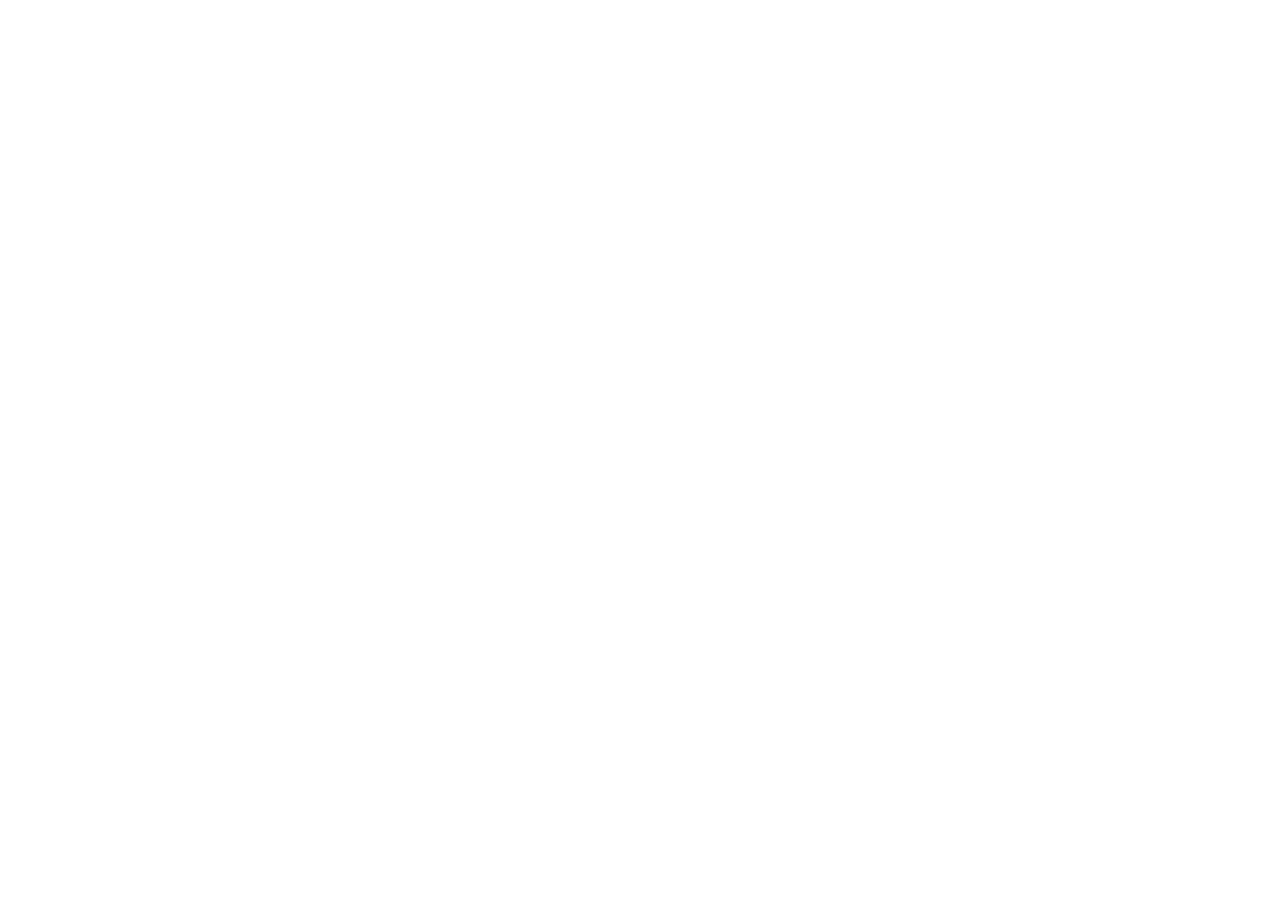
==== login.html @ 042b1e4c "First commit" ====
<!DOCTYPE html>
<html lang="en" dir="rtl">
<head>
    <meta charset="utf-8">
    <meta http-equiv="X-UA-Compatible" content="IE=edge">
    <meta name="viewport" content="width=device-width, initial-scale=1">
    <meta name="description" content="">
    <meta name="author" content="">
    <link rel="icon" type="image/png" sizes="16x16" href="../plugins/images/favicon.png">
    <title>Ample Admin Template - The Ultimate Multipurpose admin template</title>
    <!-- Bootstrap Core CSS -->
    <link href="../plugins/bower_components/bootstrap-rtl-master/dist/css/bootstrap-rtl.min.css" rel="stylesheet">
    <!-- animation CSS -->
    <link href="css/animate.css" rel="stylesheet">
    <!-- Custom CSS -->
    <link href="css/style.css" rel="stylesheet">
    <!-- color CSS -->
    <link href="css/colors/green.css" id="theme" rel="stylesheet">
    <!-- HTML5 Shim and Respond.js IE8 support of HTML5 elements and media queries -->
    <!-- WARNING: Respond.js doesn't work if you view the page via file:// -->
    <!--[if lt IE 9]>
    <script src="https://oss.maxcdn.com/libs/html5shiv/3.7.0/html5shiv.js"></script>
    <script src="https://oss.maxcdn.com/libs/respond.js/1.4.2/respond.min.js"></script>
    <![endif]-->
</head>
<body>
<!-- Preloader -->
<div class="preloader">
    <div class="cssload-speeding-wheel"></div>
</div>
<section id="wrapper" class="login-register">
    <div class="login-box login-sidebar">
        <div class="white-box">
            <form class="form-horizontal form-material" id="loginform" action="index.html">
                <a href="javascript:void(0)" class="text-center db"><img src="../plugins/images/admin-logo-dark.png"
                                                                         alt="Home"/><br/><img
                        src="../plugins/images/admin-text-dark.png" alt="Home"/></a>

                <div class="form-group m-t-40">
                    <div class="col-xs-12">
                        <input class="form-control" type="email" required="" placeholder="بريد إلكتروني">
                    </div>
                </div>
                <div class="form-group">
                    <div class="col-xs-12">
                        <input class="form-control" type="password" required="" placeholder="كلمة المرور">
                    </div>
                </div>
                <div class="form-group">
                    <div class="col-md-12">
                        <div class="checkbox checkbox-success pull-left p-t-0">
                            <input id="checkbox-signup" type="checkbox">
                            <label for="checkbox-signup"> تذكرني </label>
                        </div>
                    </div>
                </div>
                <div class="form-group text-center m-t-20">
                    <div class="col-xs-12">
                        <button class="btn btn-success btn-lg btn-block text-uppercase waves-effect waves-light"
                                type="submit">تسجيل الدخول
                        </button>
                    </div>
                </div>
                <div class="form-group m-b-0">
                    <div class="col-sm-12 text-center">
                        <p>تريد تسجيل حساب جديد؟ <a href="register.html" class="text-primary m-l-5"><b>تسجيل</b></a>
                        </p>
                    </div>
                </div>
            </form>
        </div>
    </div>
</section>
<!-- jQuery -->
<script src="../plugins/bower_components/jquery/dist/jquery.min.js"></script>
<!-- Bootstrap Core JavaScript -->
<script src="../plugins/bower_components/bootstrap-rtl-master/dist/js/bootstrap-rtl.min.js"></script>
<!-- Menu Plugin JavaScript -->
<script src="../plugins/bower_components/sidebar-nav/dist/sidebar-nav.min.js"></script>

<!--slimscroll JavaScript -->
<script src="js/jquery.slimscroll.js"></script>
<!--Wave Effects -->
<script src="js/waves.js"></script>
<!-- Custom Theme JavaScript -->
<script src="js/custom.min.js"></script>
<!--Style Switcher -->
<script src="../plugins/bower_components/styleswitcher/jQuery.style.switcher.js"></script>
</body>
</html>
---- css/style.css ----
@charset "UTF-8";@import url('https://fonts.googleapis.com/css?family=Changa:400,500,600,700,800');@import "spinners.css";@import "icons/material-design-iconic-font/css/materialdesignicons.min.css";.preloader{width:100%;height:100%;top:0;position:fixed;z-index:99999;background:#fff}.preloader .cssload-speeding-wheel{position:absolute;top:calc(50% - 3.5px);left:calc(50% - 3.5px)}*{outline:0!important}body{background:#2f323e;font-family:'Changa', sans-serif;margin:0;overflow-x:hidden;color:#313131;font-weight:300}html{position:relative;min-height:100%;background:#fff}h1,h2,h3,h4,h5,h6{color:#313131;font-family:'Changa', sans-serif;margin:10px 0;font-weight:300}h1{line-height:48px;font-size:36px}h2{line-height:36px;font-size:24px}h3{line-height:30px;font-size:21px}h4{line-height:22px;font-size:18px}h5{font-size:16px;font-size:14px}.dn{display:none}.db{display:block}.dl{display:inline-block}.light_op_text{color:rgba(255,255,255,.5)}blockquote{border-left:5px solid #2cabe3!important;border:1px solid rgba(120,130,140,.13)}p{line-height:1.6}b{font-weight:500}a:active,a:focus,a:hover{outline:0;text-decoration:none}.clear{clear:both}.font-12{font-size:12px}hr{border-color:rgba(120,130,140,.13)}.b-t{border-top:1px solid rgba(120,130,140,.13)}.b-b{border-bottom:1px solid rgba(120,130,140,.13)}.b-l{border-left:1px solid rgba(120,130,140,.13)}.b-r{border-right:1px solid rgba(120,130,140,.13)}.b-all{border:1px solid rgba(120,130,140,.13)}.b-none{border:0!important}.max-height{height:310px;overflow:auto}.p-0{padding:0!important}.p-10{padding:10px!important}.p-20{padding:20px!important}.p-30{padding:30px!important}.p-l-0{padding-left:0!important}.p-l-10{padding-left:10px!important}.p-l-20{padding-left:20px!important}.p-l-30{padding-left:30px!important}.p-r-0{padding-right:0!important}.p-r-10{padding-right:10px!important}.p-r-20{padding-right:20px!important}.p-r-30{padding-right:30px!important}.p-r-40{padding-right:40px!important}.p-t-0{padding-top:0!important}.p-t-10{padding-top:10px!important}.p-t-20{padding-top:20px!important}.p-t-30{padding-top:30px!important}.p-b-0{padding-bottom:0!important}.p-b-10{padding-bottom:10px!important}.p-b-20{padding-bottom:20px!important}.p-b-30{padding-bottom:30px!important}.p-b-40{padding-bottom:40px!important}.m-0{margin:0!important}.m-l-5{margin-left:5px!important}.m-l-10{margin-left:10px!important}.m-l-15{margin-left:15px!important}.m-l-20{margin-left:20px!important}.m-l-30{margin-left:30px!important}.m-l-40{margin-left:40px!important}.m-r-5{margin-right:5px!important}.m-r-10{margin-right:10px!important}.m-r-15{margin-right:15px!important}.m-r-20{margin-right:20px!important}.m-r-30{margin-right:30px!important}.m-r-40{margin-right:40px!important}.m-t-5{margin-top:5px!important}.m-t-0{margin-top:0!important}.m-t-10{margin-top:10px!important}.m-t-15{margin-top:15px!important}.m-t-20{margin-top:20px!important}.m-t-30{margin-top:30px!important}.m-t-40{margin-top:40px!important}.m-b-0{margin-bottom:0!important}.m-b-5{margin-bottom:5px!important}.m-b-10{margin-bottom:10px!important}.m-b-15{margin-bottom:15px!important}.m-b-20{margin-bottom:20px!important}.m-b-30{margin-bottom:30px!important}.m-b-40{margin-bottom:40px!important}.vt{vertical-align:top}.vb{vertical-align:bottom}.font-bold{font-weight:700}.font-medium{font-weight:500}.font-normal{font-weight:400}.font-light{font-weight:300}.pull-in{margin-left:-15px;margin-right:-15px}.b-0{border:none!important}.vertical-middle,.vm{vertical-align:middle}.mdi{font-size:17px}.bx-shadow{-moz-box-shadow:0 1px 2px 0 rgba(0,0,0,.1);-webkit-box-shadow:0 1px 2px 0 rgba(0,0,0,.1);box-shadow:0 1px 2px 0 rgba(0,0,0,.1)}.mx-box{max-height:380px;min-height:380px}.thumb-sm{height:32px;width:32px}.thumb-md{height:48px;width:48px}.thumb-lg{height:88px;width:88px}.txt-oflo{text-overflow:ellipsis;overflow:hidden;white-space:nowrap}.di{display:inline-block}.get-code{color:#313131;cursor:pointer;border-radius:100%;background:#fff;padding:4px 5px;font-size:10px;margin:0 5px;vertical-align:middle}.badge{text-transform:uppercase;font-weight:600;padding:3px 5px;font-size:12px;margin-top:1px;background-color:#ffc36d}.badge-xs{font-size:9px}.badge-sm,.badge-xs{-webkit-transform:translate(0,-2px);-ms-transform:translate(0,-2px);-o-transform:translate(0,-2px);transform:translate(0,-2px)}.badge-success{background-color:#53e69d}.badge-info{background-color:#2cabe3}.badge-warning{background-color:#ffc36d}.badge-danger{background-color:#ff7676}.badge-purple{background-color:#707cd2}.badge-red{background-color:#fb3a3a}.badge-inverse{background-color:#4c5667}.notify{position:relative;margin-top:-30px}.notify .heartbit{position:absolute;top:-20px;right:-16px;height:25px;width:25px;z-index:10;border:5px solid #ff7676;border-radius:70px;-moz-animation:heartbit 1s ease-out;-moz-animation-iteration-count:infinite;-o-animation:heartbit 1s ease-out;-o-animation-iteration-count:infinite;-webkit-animation:heartbit 1s ease-out;-webkit-animation-iteration-count:infinite;animation-iteration-count:infinite}.notify .point{width:6px;height:6px;-webkit-border-radius:30px;-moz-border-radius:30px;border-radius:30px;background-color:#ff7676;position:absolute;right:-6px;top:-10px}@-moz-keyframes heartbit{0%{-moz-transform:scale(0);opacity:0}25%{-moz-transform:scale(.1);opacity:.1}50%{-moz-transform:scale(.5);opacity:.3}75%{-moz-transform:scale(.8);opacity:.5}100%{-moz-transform:scale(1);opacity:0}}@-webkit-keyframes heartbit{0%{-webkit-transform:scale(0);opacity:0}25%{-webkit-transform:scale(.1);opacity:.1}50%{-webkit-transform:scale(.5);opacity:.3}75%{-webkit-transform:scale(.8);opacity:.5}100%{-webkit-transform:scale(1);opacity:0}}.text-white{color:#fff}.text-danger{color:#ff7676}.text-muted{color:#8d9ea7}.text-warning{color:#ffc36d}.text-success{color:#53e69d}.text-info{color:#2cabe3}.text-inverse{color:#4c5667}.text-blue{color:#02bec9}.text-primary,.text-purple{color:#707cd2}.text-megna{color:#01c0c8}.text-dark{color:#313131!important}.fw-500{font-weight:500}.bg-primary{background-color:#707cd2!important}.bg-success{background-color:#53e69d!important}.bg-info{background-color:#2cabe3!important}.bg-warning{background-color:#ffc36d!important}.bg-danger,.bg-theme-alt{background-color:#ff7676!important}.bg-theme{background-color:#2cabe3!important}.bg-theme-dark{background-color:#4f5467!important}.bg-inverse{background-color:#4c5667!important}.bg-purple{background-color:#707cd2!important}.bg-white{background-color:#fff!important}.bg-light{background-color:#e4e7ea!important}.bg-extralight{background-color:#f7fafc!important}.label{letter-spacing:.05em;border-radius:60px;padding:4px 12px 3px;font-weight:500}.label-rouded,.label-rounded{border-radius:60px;padding:4px 12px 3px;font-weight:500}.label-custom{background-color:#01c0c8}.label-success{background-color:#53e69d}.label-info{background-color:#2cabe3}.label-warning{background-color:#ffc36d}.label-danger{background-color:#ff7676}.label-megna{background-color:#01c0c8}.label-primary,.label-purple{background-color:#707cd2}.label-red{background-color:#fb3a3a}.label-inverse{background-color:#4c5667}.label-white{background-color:#fff}.label-default{background-color:#e4e7ea}.dropdown-menu{border:1px solid rgba(120,130,140,.13);border-radius:0;box-shadow:0 3px 12px rgba(0,0,0,.05)!important;-webkit-box-shadow:0!important;-moz-box-shadow:0!important;padding-bottom:8px;margin-top:0}.dropdown-menu>li>a{padding:9px 20px}.dropdown-menu>li>a:focus,.dropdown-menu>li>a:hover{background:#f7fafc}.navbar-top-links .progress{margin-bottom:6px}label{font-weight:500}.btn{border-radius:0}.form-control{background-color:#fff;border:1px solid #e4e7ea;border-radius:0;box-shadow:none;color:#565656;height:38px;max-width:100%;padding:7px 12px;transition:all 300ms linear 0s}.form-control:focus{box-shadow:none;border-color:#313131}.input-sm{height:30px;padding:5px 10px;font-size:12px;line-height:1.5}.input-lg{height:44px;padding:5px 10px;font-size:18px}.bootstrap-tagsinput{border:1px solid #e4e7ea;border-radius:0;box-shadow:none;display:block;padding:7px 12px}.bootstrap-touchspin .input-group-btn-vertical>.btn{padding:9px 10px}.bootstrap-touchspin .input-group-btn-vertical .bootstrap-touchspin-down,.bootstrap-touchspin .input-group-btn-vertical .bootstrap-touchspin-up{border-radius:0}.input-group-btn .btn{padding:8px 12px}.form-group,.form-horizontal .form-group{margin-bottom:25px}.list-group-item,.list-group-item:first-child,.list-group-item:last-child{border-radius:0;border-color:rgba(120,130,140,.13)}.list-group-item.active,.list-group-item.active:focus,.list-group-item.active:hover{background:#2cabe3;border-color:#2cabe3}.list-task .list-group-item,.list-task .list-group-item:first-child{border-radius:0;border:0}.list-task .list-group-item:last-child{border-radius:0;border:0}.media{border:1px solid rgba(120,130,140,.13);margin-bottom:10px;padding:15px}.media .media-heading{font-weight:500}.well,pre{background:#fff;border-radius:0}.nav-tabs>li>a{border-radius:0;color:#313131}.nav-tabs>li>a:focus,.nav-tabs>li>a:hover{background:#fff}.modal-content{border-radius:0;box-shadow:0 5px 15px rgba(0,0,0,.1)}.alert{border-radius:0}.carousel-control{width:8%}.carousel-control span{position:absolute;top:50%;z-index:5;display:inline-block;font-size:30px}.popover{border-radius:0;z-index:100}.popover-title{padding:5px 14px}.container-fluid{padding-left:25px;padding-right:25px;padding-bottom:15px}.btn-group-vertical>.btn:first-child:not(:last-child),.btn-group-vertical>.btn:last-child:not(:first-child){border-radius:0}.table-responsive{overflow-y:hidden}.pagination>li:first-child>a,.pagination>li:first-child>span{border-bottom-left-radius:0;border-top-left-radius:0}.pagination>li:last-child>a,.pagination>li:last-child>span{border-bottom-right-radius:0;border-top-right-radius:0}.pagination>li>a,.pagination>li>span{color:#313131}.pagination>li>a:focus,.pagination>li>a:hover,.pagination>li>span:focus,.pagination>li>span:hover{background-color:#e4e7ea}.pagination-split li{margin-left:5px;display:inline-block;float:right}.pagination-split li:first-child{margin-left:0}.pagination-split li a{-moz-border-radius:0;-webkit-border-radius:0;border-radius:0}.pagination>.active>a,.pagination>.active>a:focus,.pagination>.active>a:hover,.pagination>.active>span,.pagination>.active>span:focus,.pagination>.active>span:hover{background-color:#2cabe3;border-color:#2cabe3}.pager li>a,.pager li>span{-moz-border-radius:0;-webkit-border-radius:0;border-radius:0;color:#313131}.table-box{display:table;width:100%}.cell{display:table-cell;vertical-align:middle}.jqstooltip{width:auto!important;height:auto!important}#wrapper{width:100%}#page-wrapper{padding:0 0 60px;min-height:568px;background:#edf1f5}.footer{bottom:0;color:#58666e;left:0;padding:20px 30px;position:absolute;right:0;background:#fff}.bg-title{background:#fff;overflow:hidden;padding:15px 10px 9px;margin-bottom:25px;margin-left:-25.5px;margin-right:-25.5px}.bg-title h4{text-transform:uppercase;font-size:14px;font-weight:500;margin-top:6px}.bg-title .breadcrumb{background:0 0;margin-bottom:0;padding:0;margin-top:8px}.bg-title .breadcrumb a{color:rgba(0,0,0,.5)}.bg-title .breadcrumb a:hover{color:#000}.bg-title .breadcrumb .active{color:#2cabe3}.logo b{height:60px;float:right;padding-left:10px;width:auto;line-height:59px;text-align:center}.logo i{color:#fff}.top-left-part{width:220px;border-right:1px solid rgba(0,0,0,.08)}.top-left-part a{color:#fff;line-height:59px;font-size:18px;padding-left:10px;text-transform:uppercase}.top-left-part .light-logo{display:none}.navbar-header{width:100%;background:#3c4451;border:0}.navbar-default{border:0}.navbar-top-links{margin-right:0}.navbar-top-links .badge{position:absolute;right:6px;top:15px}.navbar-top-links>li>a{color:#fff;padding:0 14px;line-height:60px;min-height:60px}.navbar-top-links>li>a:hover{background:rgba(0,0,0,.1)}.navbar-top-links>li>a:focus{background:rgba(0,0,0,0)}.nav .open>a,.nav .open>a:focus,.nav .open>a:hover{background:rgba(255,255,255,.2)}.navbar-top-links .dropdown-menu li{display:block}.navbar-top-links .dropdown-menu li:last-child{margin-right:0}.navbar-top-links .dropdown-menu li a div{white-space:normal}.navbar-top-links .dropdown-alerts,.navbar-top-links .dropdown-messages,.navbar-top-links .dropdown-tasks{width:310px;min-width:0}.navbar-top-links .dropdown-user{width:280px}.navbar-top-links .dropdown-user .dw-user-box{padding:15px}.navbar-top-links .dropdown-user .dw-user-box .u-img{width:80px;display:inline-block;vertical-align:top}.navbar-top-links .dropdown-user .dw-user-box .u-img img{width:100%;border-radius:5px}.navbar-top-links .dropdown-user .dw-user-box .u-text{display:inline-block;padding-left:10px}.navbar-top-links .dropdown-user .dw-user-box .u-text h4{margin:0}.navbar-top-links .dropdown-user .dw-user-box .u-text p{margin-bottom:3px}.navbar-header .navbar-toggle{float:none;padding:0 15px;line-height:60px;border:0;color:rgba(255,255,255,.5);margin:0;display:inline-block;border-radius:0}.navbar-header .navbar-toggle:focus,.navbar-header .navbar-toggle:hover{background:rgba(0,0,0,.3);color:#fff}.app-search{position:relative;margin:0}.app-search a{position:absolute;top:20px;right:10px;color:#4c5667}.app-search .form-control,.app-search .form-control:focus{border:none;font-size:13px;color:#4c5667;padding-left:20px;padding-right:40px;background:rgba(255,255,255,.9);box-shadow:none;height:30px;font-weight:600;width:180px;display:inline-block;line-height:30px;margin-top:15px;border-radius:40px;transition:.5s ease-out}.app-search .form-control::-moz-placeholder{color:#4c5667;opacity:.5}.app-search .form-control::-webkit-input-placeholder{color:#4c5667;opacity:.5}.app-search .form-control::-ms-placeholder{color:#4c5667;opacity:.5}.nav-small-cap{color:#a6afbb;cursor:default;font-weight:500;text-transform:uppercase;font-size:13px;letter-spacing:.035em;padding:12px 15px!important;pointer-events:none}.profile-pic{padding:0 20px;line-height:50px}.profile-pic img{margin-right:10px}.drop-title{border-bottom:1px solid rgba(0,0,0,.1);color:#313131;font-size:15px;font-weight:600;padding:11px 20px 15px}.btn-outline{color:inherit;background-color:transparent;transition:all .5s}.btn-rounded{border-radius:60px}.btn-custom,.btn-custom.disabled{background:#2cabe3;border:1px solid #2cabe3;color:#fff}.btn-custom.disabled.focus,.btn-custom.disabled:focus,.btn-custom.disabled:hover,.btn-custom.focus,.btn-custom:focus,.btn-custom:hover{background:#2cabe3;opacity:.8;color:#fff;border:1px solid #2cabe3}.btn-primary,.btn-primary.disabled{background:#707cd2;border:1px solid #707cd2}.btn-primary.disabled.focus,.btn-primary.disabled:focus,.btn-primary.disabled:hover,.btn-primary.focus,.btn-primary:focus,.btn-primary:hover{background:#707cd2;opacity:.8;border:1px solid #707cd2}.btn-success,.btn-success.disabled{background:#53e69d;border:1px solid #53e69d}.btn-success.disabled.focus,.btn-success.disabled:focus,.btn-success.disabled:hover,.btn-success.focus,.btn-success:focus,.btn-success:hover{background:#53e69d;opacity:.8;border:1px solid #53e69d}.btn-info,.btn-info.disabled{background:#2cabe3;border:1px solid #2cabe3}.btn-info.disabled.focus,.btn-info.disabled:focus,.btn-info.disabled:hover,.btn-info.focus,.btn-info:focus,.btn-info:hover{background:#2cabe3;opacity:.8;border:1px solid #2cabe3}.btn-warning,.btn-warning.disabled{background:#ffc36d;border:1px solid #ffc36d}.btn-warning.disabled.focus,.btn-warning.disabled:focus,.btn-warning.disabled:hover,.btn-warning.focus,.btn-warning:focus,.btn-warning:hover{background:#ffc36d;opacity:.8;border:1px solid #ffc36d}.btn-danger,.btn-danger.disabled{background:#ff7676;border:1px solid #ff7676}.btn-danger.disabled.focus,.btn-danger.disabled:focus,.btn-danger.disabled:hover,.btn-danger.focus,.btn-danger:focus,.btn-danger:hover{background:#ff7676;opacity:.8;border:1px solid #ff7676}.btn-default,.btn-default.disabled{background:#e4e7ea;border:1px solid #e4e7ea}.btn-default.disabled.focus,.btn-default.disabled:focus,.btn-default.disabled:hover,.btn-default.focus,.btn-default:focus,.btn-default:hover{opacity:.8;border:1px solid #e4e7ea;background:#e4e7ea}.btn-default.btn-outline{background-color:#fff}.btn-default.btn-outline.focus,.btn-default.btn-outline:focus,.btn-default.btn-outline:hover{background:#e4e7ea}.btn-primary.btn-outline{color:#707cd2;background-color:#fff}.btn-primary.btn-outline.focus,.btn-primary.btn-outline:focus,.btn-primary.btn-outline:hover{background:#707cd2;color:#fff}.btn-success.btn-outline{color:#53e69d;background-color:transparent}.btn-success.btn-outline.focus,.btn-success.btn-outline:focus,.btn-success.btn-outline:hover{background:#53e69d;color:#fff}.btn-info.btn-outline{color:#2cabe3;background-color:transparent}.btn-info.btn-outline.focus,.btn-info.btn-outline:focus,.btn-info.btn-outline:hover{background:#2cabe3;color:#fff}.btn-warning.btn-outline{color:#ffc36d;background-color:transparent}.btn-warning.btn-outline.focus,.btn-warning.btn-outline:focus,.btn-warning.btn-outline:hover{background:#ffc36d;color:#fff}.btn-danger.btn-outline{color:#ff7676;background-color:transparent}.btn-danger.btn-outline.focus,.btn-danger.btn-outline:focus,.btn-danger.btn-outline:hover{background:#ff7676;color:#fff}.button-box .btn{margin:0 8px 8px 0}.btn-danger.btn-outline:hover,.btn-info.btn-outline:hover,.btn-primary.btn-outline:hover,.btn-success.btn-outline:hover,.btn-warning.btn-outline:hover{color:#fff}.btn-label{background:rgba(0,0,0,.05);display:inline-block;padding:7px 15px}.btn-facebook{color:#fff!important;background-color:#3b5998!important}.btn-twitter{color:#fff!important;background-color:#55acee!important}.btn-linkedin{color:#fff!important;background-color:#007bb6!important}.btn-dribbble{color:#fff!important;background-color:#ea4c89!important}.btn-googleplus{color:#fff!important;background-color:#dd4b39!important}.btn-instagram{color:#fff!important;background-color:#3f729b!important}.btn-pinterest{color:#fff!important;background-color:#cb2027!important}.btn-dropbox{color:#fff!important;background-color:#007ee5!important}.btn-flickr{color:#fff!important;background-color:#ff0084!important}.btn-tumblr{color:#fff!important;background-color:#32506d!important}.btn-skype{color:#fff!important;background-color:#00aff0!important}.btn-youtube{color:#fff!important;background-color:#b00!important}.btn-github{color:#fff!important;background-color:#171515!important}.btn-primary.active.focus,.btn-primary.active:focus,.btn-primary.active:hover,.btn-primary.focus,.btn-primary.focus:active,.btn-primary:active:focus,.btn-primary:active:hover,.btn-primary:focus,.open>.dropdown-toggle.btn-primary.focus,.open>.dropdown-toggle.btn-primary:focus,.open>.dropdown-toggle.btn-primary:hover{background-color:#707cd2;border:1px solid #707cd2}.btn-success.active.focus,.btn-success.active:focus,.btn-success.active:hover,.btn-success.focus,.btn-success.focus:active,.btn-success:active:focus,.btn-success:active:hover,.btn-success:focus,.open>.dropdown-toggle.btn-success.focus,.open>.dropdown-toggle.btn-success:focus,.open>.dropdown-toggle.btn-success:hover{background-color:#53e69d;border:1px solid #53e69d}.btn-info.active.focus,.btn-info.active:focus,.btn-info.active:hover,.btn-info.focus,.btn-info.focus:active,.btn-info:active:focus,.btn-info:active:hover,.btn-info:focus,.open>.dropdown-toggle.btn-info.focus,.open>.dropdown-toggle.btn-info:focus,.open>.dropdown-toggle.btn-info:hover{background-color:#2cabe3;border:1px solid #2cabe3}.btn-warning.active.focus,.btn-warning.active:focus,.btn-warning.active:hover,.btn-warning.focus,.btn-warning.focus:active,.btn-warning:active:focus,.btn-warning:active:hover,.btn-warning:focus,.open>.dropdown-toggle.btn-warning.focus,.open>.dropdown-toggle.btn-warning:focus,.open>.dropdown-toggle.btn-warning:hover{background-color:#ffc36d;border:1px solid #ffc36d}.btn-danger.active.focus,.btn-danger.active:focus,.btn-danger.active:hover,.btn-danger.focus,.btn-danger.focus:active,.btn-danger:active:focus,.btn-danger:active:hover,.btn-danger:focus,.open>.dropdown-toggle.btn-danger.focus,.open>.dropdown-toggle.btn-danger:focus,.open>.dropdown-toggle.btn-danger:hover{background-color:#ff7676;border:1px solid #ff7676}.btn-inverse,.btn-inverse.active,.btn-inverse.focus,.btn-inverse:active,.btn-inverse:focus,.btn-inverse:hover,.open>.dropdown-toggle.btn-inverse{background-color:#4c5667;border:1px solid #4c5667;color:#fff}.chat{margin:0;padding:0;list-style:none}.chat li{margin-bottom:10px;padding-bottom:5px;border-bottom:1px dotted rgba(120,130,140,.13)}.chat li.left .chat-body{margin-left:60px}.chat li.right .chat-body{margin-right:60px}.chat li .chat-body p{margin:0}.chat .glyphicon,.panel .slidedown .glyphicon{margin-right:5px}.chat-panel .panel-body{height:350px;overflow-y:scroll}.login-panel{margin-top:25%}.flot-chart{display:block;height:400px}.flot-chart-content{width:100%;height:100%}table.dataTable thead .sorting,table.dataTable thead .sorting_asc,table.dataTable thead .sorting_asc_disabled,table.dataTable thead .sorting_desc,table.dataTable thead .sorting_desc_disabled{background:0 0}table.dataTable thead .sorting_asc:after{content:"\f0de";float:left;font-family:fontawesome}table.dataTable thead .sorting_desc:after{content:"\f0dd";float:left;font-family:fontawesome}table.dataTable thead .sorting:after{content:"\f0dc";float:left;font-family:fontawesome;color:rgba(50,50,50,.5)}.btn-circle{width:30px;height:30px;padding:6px 0;border-radius:15px;text-align:center;font-size:12px;line-height:1.428571429}.btn-circle.btn-lg{width:50px;height:50px;padding:10px 16px;border-radius:25px;font-size:18px;line-height:1.33}.btn-circle.btn-xl{width:70px;height:70px;padding:10px 16px;border-radius:35px;font-size:24px;line-height:1.33}.show-grid [class^=col-]{padding-top:10px;padding-bottom:10px;border:1px solid rgba(120,130,140,.13);background-color:#f7fafc}.show-grid{margin:15px 0}.huge{font-size:40px}.white-box{background:#fff;padding:25px;margin-bottom:30px}.white-box .box-title{margin:0 0 12px;font-weight:500;text-transform:uppercase;font-size:16px}.panel{border-radius:0;margin-bottom:30px;border:0;box-shadow:none}.panel .panel-heading{border-radius:0;font-weight:500;font-size:16px;padding:20px 25px}.panel .panel-heading .panel-title{font-size:16px;color:#313131}.panel .panel-heading a i{font-size:12px;margin-left:8px}.panel .panel-action{float:left}.panel .panel-action a{opacity:.5}.panel .panel-action a:hover{opacity:1}.panel .panel-body{padding:25px}.panel .panel-body:first-child h3{margin-top:0;font-weight:500;font-family:'Changa', sans-serif;font-size:14px;text-transform:uppercase}.panel .panel-footer{background:#fff;border-radius:0;padding:20px 25px}.panel-green,.panel-success{border-color:#53e69d}.panel-green .panel-heading,.panel-success .panel-heading{border-color:#53e69d;color:#fff;background-color:#53e69d}.panel-green .panel-heading a,.panel-success .panel-heading a{color:#fff}.panel-green .panel-heading a:hover,.panel-success .panel-heading a:hover{color:rgba(255,255,255,.5)}.panel-green a,.panel-success a{color:#53e69d}.panel-green a:hover,.panel-success a:hover{color:#1ece77}.panel-black,.panel-inverse{border-color:#4c5667}.panel-black .panel-heading,.panel-inverse .panel-heading{border-color:#4c5667;color:#fff;background-color:#4c5667}.panel-black .panel-heading a,.panel-inverse .panel-heading a{color:#fff}.panel-black .panel-heading a:hover,.panel-inverse .panel-heading a:hover{color:rgba(255,255,255,.5)}.panel-black a,.panel-inverse a{color:#4c5667}.panel-black a:hover,.panel-inverse a:hover{color:#2c313b}.panel-darkblue,.panel-primary{border-color:#707cd2}.panel-darkblue .panel-heading,.panel-primary .panel-heading{border-color:#707cd2;color:#fff;background-color:#707cd2}.panel-darkblue .panel-heading a,.panel-primary .panel-heading a{color:#fff}.panel-darkblue .panel-heading a:hover,.panel-primary .panel-heading a:hover{color:rgba(255,255,255,.5)}.panel-darkblue a,.panel-primary a{color:#707cd2}.panel-darkblue a:hover,.panel-primary a:hover{color:#3b4abb}.panel-blue,.panel-info{border-color:#2cabe3}.panel-blue .panel-heading,.panel-info .panel-heading{border-color:#2cabe3;color:#fff;background-color:#2cabe3}.panel-blue .panel-heading a,.panel-info .panel-heading a{color:#fff}.panel-blue .panel-heading a:hover,.panel-info .panel-heading a:hover{color:rgba(255,255,255,.5)}.panel-blue a,.panel-info a{color:#2cabe3}.panel-blue a:hover,.panel-info a:hover{color:#177eac}.panel-danger,.panel-red{border-color:#ff7676}.panel-danger .panel-heading,.panel-red .panel-heading{border-color:#ff7676;color:#fff;background-color:#ff7676}.panel-danger .panel-heading a,.panel-red .panel-heading a{color:#fff}.panel-danger .panel-heading a:hover,.panel-red .panel-heading a:hover{color:rgba(255,255,255,.5)}.panel-danger a,.panel-red a{color:#ff7676}.panel-danger a:hover,.panel-red a:hover{color:#ff2a2a}.panel-warning,.panel-yellow{border-color:#ffc36d}.panel-warning .panel-heading,.panel-yellow .panel-heading{border-color:#ffc36d;color:#fff;background-color:#ffc36d}.panel-warning .panel-heading a,.panel-yellow .panel-heading a{color:#fff}.panel-warning .panel-heading a:hover,.panel-yellow .panel-heading a:hover{color:rgba(255,255,255,.5)}.panel-warning a,.panel-yellow a{color:#ffc36d}.panel-warning a:hover,.panel-yellow a:hover{color:#ffa421}.panel-theme,.panel-themecolor{border-color:#2cabe3}.panel-theme .panel-heading,.panel-themecolor .panel-heading{border-color:#2cabe3;color:#fff;background-color:#2cabe3}.panel-theme .panel-heading a,.panel-themecolor .panel-heading a{color:#fff}.panel-theme .panel-heading a:hover,.panel-themecolor .panel-heading a:hover{color:rgba(255,255,255,.5)}.panel-theme a,.panel-themecolor a{color:#2cabe3}.panel-theme a:hover,.panel-themecolor a:hover{color:#177eac}.panel-default,.panel-white{border-color:rgba(120,130,140,.13)}.panel-default .panel-heading,.panel-white .panel-heading{color:#313131;background-color:#fff;border-bottom:1px solid rgba(120,130,140,.13)}.panel-default .panel-body,.panel-white .panel-body{color:#313131}.panel-default .panel-action a,.panel-white .panel-action a{color:#313131;opacity:.5}.panel-default .panel-action a:hover,.panel-white .panel-action a:hover{opacity:1;color:#313131}.panel-default .panel-footer,.panel-white .panel-footer{background:#fff;color:#313131;border-top:1px solid rgba(120,130,140,.13)}.full-panel-info{border-color:#2cabe3}.full-panel-info .panel-heading{border-color:#2cabe3;color:#fff;background-color:#2cabe3;border-bottom:1px solid rgba(120,130,140,.13)}.full-panel-info .panel-body{background:#2cabe3;color:#fff}.full-panel-info .panel-footer{background:#2cabe3;color:#fff;border-top:1px solid rgba(120,130,140,.13)}.full-panel-info a{color:#2cabe3}.full-panel-info a:hover{color:#177eac}.full-panel-warning{border-color:#ffc36d}.full-panel-warning .panel-heading{border-color:#ffc36d;color:#fff;background-color:#ffc36d;border-bottom:1px solid rgba(120,130,140,.13)}.full-panel-warning .panel-body{background:#ffc36d;color:#fff}.full-panel-warning .panel-footer{background:#ffc36d;color:#fff;border-top:1px solid rgba(120,130,140,.13)}.full-panel-warning a{color:#ffc36d}.full-panel-warning a:hover{color:#ffa421}.full-panel-success{border-color:#53e69d}.full-panel-success .panel-heading{border-color:#53e69d;color:#fff;background-color:#53e69d;border-bottom:1px solid rgba(120,130,140,.13)}.full-panel-success .panel-body{background:#53e69d;color:#fff}.full-panel-success .panel-footer{background:#53e69d;color:#fff;border-top:1px solid rgba(120,130,140,.13)}.full-panel-success a{color:#53e69d}.full-panel-success a:hover{color:#1ece77}.full-panel-purple{border-color:#707cd2}.full-panel-purple .panel-heading{color:#fff;background-color:#707cd2;border-bottom:1px solid rgba(120,130,140,.13)}.full-panel-purple .panel-body{background:#707cd2;color:#fff}.full-panel-purple .panel-footer{background:#707cd2;color:#fff;border-top:1px solid rgba(120,130,140,.13)}.full-panel-purple a{color:#707cd2}.full-panel-purple a:hover{color:#3b4abb}.full-panel-danger{border-color:#ff7676}.full-panel-danger .panel-heading{border-color:#ff7676;color:#fff;background-color:#ff7676;border-bottom:1px solid rgba(120,130,140,.13)}.full-panel-danger .panel-body{background:#ff7676;color:#fff}.full-panel-danger .panel-footer{background:#ff7676;color:#fff;border-top:1px solid rgba(120,130,140,.13)}.full-panel-danger a{color:#ff7676}.full-panel-danger a:hover{color:#ff2a2a}.full-panel-inverse{border-color:#4c5667}.full-panel-inverse .panel-heading{border-color:#4c5667;color:#fff;background-color:#4c5667;border-bottom:1px solid rgba(120,130,140,.13)}.full-panel-inverse .panel-body{background:#4c5667;color:#fff}.full-panel-inverse .panel-footer{background:#4c5667;color:#fff;border-top:1px solid rgba(120,130,140,.13)}.full-panel-inverse a{color:#4c5667}.full-panel-inverse a:hover{color:#2c313b}.full-panel-default{border-color:rgba(120,130,140,.13)}.full-panel-default .panel-heading{color:#313131;background-color:#fff;border-bottom:1px solid rgba(120,130,140,.13)}.full-panel-default .panel-body{color:#313131}.full-panel-default .panel-footer{background:#fff;color:#313131;border-top:1px solid rgba(120,130,140,.13)}.full-panel-default a{color:#313131}.full-panel-default a:hover{color:#2c313b}.panel-opcl{float:left}.panel-opcl i{margin-left:8px;font-size:10px;cursor:pointer}.fa-fw{width:20px!important;display:inline-block!important;text-align:left!important}.waves-effect{position:relative;cursor:pointer;display:inline-block;overflow:hidden;-webkit-user-select:none;-moz-user-select:none;-ms-user-select:none;user-select:none;-webkit-tap-highlight-color:transparent}.waves-effect .waves-ripple{position:absolute;border-radius:50%;width:20px;height:20px;margin-top:-10px;margin-left:-10px;opacity:0;background:rgba(0,0,0,.08);-webkit-transition:all .5s ease-out;-moz-transition:all .5s ease-out;-o-transition:all .5s ease-out;transition:all .5s ease-out;-webkit-transition-property:-webkit-transform,opacity;-moz-transition-property:-moz-transform,opacity;-o-transition-property:-o-transform,opacity;transition-property:transform,opacity;-webkit-transform:scale(0);-moz-transform:scale(0);-ms-transform:scale(0);-o-transform:scale(0);transform:scale(0);pointer-events:none}.waves-effect.waves-light .waves-ripple{background:rgba(255,255,255,.4);background:-webkit-radial-gradient(rgba(255,255,255,.2) 0,rgba(255,255,255,.3) 40%,rgba(255,255,255,.4) 50%,rgba(255,255,255,.5) 60%,rgba(255,255,255,0) 70%);background:-o-radial-gradient(rgba(255,255,255,.2) 0,rgba(255,255,255,.3) 40%,rgba(255,255,255,.4) 50%,rgba(255,255,255,.5) 60%,rgba(255,255,255,0) 70%);background:-moz-radial-gradient(rgba(255,255,255,.2) 0,rgba(255,255,255,.3) 40%,rgba(255,255,255,.4) 50%,rgba(255,255,255,.5) 60%,rgba(255,255,255,0) 70%);background:radial-gradient(rgba(255,255,255,.2) 0,rgba(255,255,255,.3) 40%,rgba(255,255,255,.4) 50%,rgba(255,255,255,.5) 60%,rgba(255,255,255,0) 70%)}.waves-effect.waves-classic .waves-ripple{background:rgba(0,0,0,.2)}.waves-effect.waves-classic.waves-light .waves-ripple{background:rgba(255,255,255,.4)}.waves-notransition{-webkit-transition:none!important;-moz-transition:none!important;-o-transition:none!important;transition:none!important}.waves-button,.waves-circle{-webkit-transform:translateZ(0);-moz-transform:translateZ(0);-ms-transform:translateZ(0);-o-transform:translateZ(0);transform:translateZ(0);-webkit-mask-image:-webkit-radial-gradient(circle,#fff 100%,#000 100%)}.waves-button,.waves-button-input,.waves-button:hover,.waves-button:visited{white-space:nowrap;vertical-align:middle;cursor:pointer;border:none;outline:0;color:inherit;background-color:rgba(0,0,0,0);font-size:1em;line-height:1em;text-align:center;text-decoration:none;z-index:1}.waves-button{padding:.85em 1.1em;border-radius:.2em}.waves-button-input{margin:0;padding:.85em 1.1em}.waves-input-wrapper{border-radius:.2em;vertical-align:bottom}.waves-input-wrapper.waves-button{padding:0}.waves-input-wrapper .waves-button-input{position:relative;top:0;left:0;z-index:1}.waves-circle{text-align:center;width:2.5em;height:2.5em;line-height:2.5em;border-radius:50%}.waves-float{-webkit-mask-image:none;-webkit-box-shadow:0 1px 1.5px 1px rgba(0,0,0,.12);box-shadow:0 1px 1.5px 1px rgba(0,0,0,.12);-webkit-transition:all 300ms;-moz-transition:all 300ms;-o-transition:all 300ms;transition:all 300ms}.waves-float:active{-webkit-box-shadow:0 8px 20px 1px rgba(0,0,0,.3);box-shadow:0 8px 20px 1px rgba(0,0,0,.3)}.waves-block{display:block}.common-list{margin:0;padding:0}.common-list li{list-style:none;display:block}.common-list li a{padding:12px 0;color:#313131;display:block}.common-list li a:hover{color:#2cabe3}.checkbox{padding-left:20px}.checkbox label{display:inline-block;padding-left:5px;position:relative}.checkbox label::before{-o-transition:.3s ease-in-out;-webkit-transition:.3s ease-in-out;background-color:#fff;border-radius:1px;border:1px solid rgba(120,130,140,.13);content:"";display:inline-block;height:17px;margin-left:-20px;position:absolute;transition:.3s ease-in-out;width:17px;outline:0!important}.checkbox label::after{color:#313131;display:inline-block;font-size:11px;height:16px;margin-left:-20px;padding-left:3px;padding-top:1px;position:absolute;top:0;width:16px}.checkbox input[type=checkbox]{cursor:pointer;opacity:0;z-index:1;outline:0!important}.checkbox input[type=checkbox]:disabled+label{opacity:.65}.checkbox input[type=checkbox]:focus+label::before{outline-offset:-2px;outline:0;outline:dotted thin}.checkbox input[type=checkbox]:checked+label::after{content:"\f00c";font-family:FontAwesome}.checkbox input[type=checkbox]:disabled+label::before{background-color:#e4e7ea;cursor:not-allowed}.checkbox.checkbox-circle label::before{border-radius:50%}.checkbox.checkbox-inline{margin-top:0}.checkbox.checkbox-single label{height:17px}.checkbox-primary input[type=checkbox]:checked+label::before{background-color:#707cd2;border-color:#707cd2}.checkbox-primary input[type=checkbox]:checked+label::after{color:#fff}.checkbox-danger input[type=checkbox]:checked+label::before{background-color:#ff7676;border-color:#ff7676}.checkbox-danger input[type=checkbox]:checked+label::after{color:#fff}.checkbox-info input[type=checkbox]:checked+label::before{background-color:#2cabe3;border-color:#2cabe3}.checkbox-info input[type=checkbox]:checked+label::after{color:#fff}.checkbox-warning input[type=checkbox]:checked+label::before{background-color:#ffc36d;border-color:#ffc36d}.checkbox-warning input[type=checkbox]:checked+label::after{color:#fff}.checkbox-success input[type=checkbox]:checked+label::before{background-color:#53e69d;border-color:#53e69d}.checkbox-success input[type=checkbox]:checked+label::after{color:#fff}.checkbox-purple input[type=checkbox]:checked+label::before{background-color:#707cd2;border-color:#707cd2}.checkbox-purple input[type=checkbox]:checked+label::after{color:#fff}.checkbox-red input[type=checkbox]:checked+label::before{background-color:#ff7676;border-color:#ff7676}.checkbox-red input[type=checkbox]:checked+label::after{color:#fff}.checkbox-inverse input[type=checkbox]:checked+label::before{background-color:#4c5667;border-color:#4c5667}.checkbox-inverse input[type=checkbox]:checked+label::after{color:#fff}.radio{padding-left:20px}.radio label{display:inline-block;padding-left:5px;position:relative}.radio label::before{-o-transition:border .5s ease-in-out;-webkit-transition:border .5s ease-in-out;background-color:#fff;border-radius:50%;border:1px solid rgba(120,130,140,.13);content:"";display:inline-block;height:17px;position:absolute;transition:border .5s ease-in-out;width:17px;outline:0!important}.radio label::after{-moz-transition:-moz-transform .3s cubic-bezier(.8,-.33,.2,1.33);-ms-transform:scale(0,0);-o-transform:scale(0,0);-o-transition:-o-transform .3s cubic-bezier(.8,-.33,.2,1.33);-webkit-transform:scale(0,0);-webkit-transition:-webkit-transform .3s cubic-bezier(.8,-.33,.2,1.33);background-color:#313131;border-radius:50%;content:" ";display:inline-block;height:7px;margin-left:-20px;position:absolute;top:5px;transform:scale(0,0);transition:transform .3s cubic-bezier(.8,-.33,.2,1.33);width:7px}.radio input[type=radio]{cursor:pointer;opacity:0;z-index:1;outline:0!important}.radio input[type=radio]:disabled+label{opacity:.65}.radio input[type=radio]:focus+label::before{outline-offset:-2px;outline:-webkit-focus-ring-color auto 5px;outline:dotted thin}.radio input[type=radio]:checked+label::after{-ms-transform:scale(1,1);-o-transform:scale(1,1);-webkit-transform:scale(1,1);transform:scale(1,1)}.radio input[type=radio]:disabled+label::before{cursor:not-allowed}.radio.radio-inline{margin-top:0}.radio.radio-single label{height:17px}.radio-primary input[type=radio]+label::after{background-color:#707cd2}.radio-primary input[type=radio]:checked+label::before{border-color:#707cd2}.radio-primary input[type=radio]:checked+label::after{background-color:#707cd2}.radio-danger input[type=radio]+label::after{background-color:#ff7676}.radio-danger input[type=radio]:checked+label::before{border-color:#ff7676}.radio-danger input[type=radio]:checked+label::after{background-color:#ff7676}.radio-info input[type=radio]+label::after{background-color:#2cabe3}.radio-info input[type=radio]:checked+label::before{border-color:#2cabe3}.radio-info input[type=radio]:checked+label::after{background-color:#2cabe3}.radio-warning input[type=radio]+label::after{background-color:#ffc36d}.radio-warning input[type=radio]:checked+label::before{border-color:#ffc36d}.radio-warning input[type=radio]:checked+label::after{background-color:#ffc36d}.radio-success input[type=radio]+label::after{background-color:#53e69d}.radio-success input[type=radio]:checked+label::before{border-color:#53e69d}.radio-success input[type=radio]:checked+label::after{background-color:#53e69d}.radio-purple input[type=radio]+label::after{background-color:#707cd2}.radio-purple input[type=radio]:checked+label::before{border-color:#707cd2}.radio-purple input[type=radio]:checked+label::after{background-color:#707cd2}.radio-red input[type=radio]+label::after{background-color:#ff7676}.radio-red input[type=radio]:checked+label::before{border-color:#ff7676}.radio-red input[type=radio]:checked+label::after{background-color:#ff7676}.fileupload{overflow:hidden;position:relative}.fileupload input.upload{cursor:pointer;filter:alpha(opacity=0);font-size:20px;margin:0;opacity:0;padding:0;position:absolute;right:0;top:0}.model_img{cursor:pointer}.myadmin-dd .dd-list .dd-item .dd-handle{background:#fff;border:1px solid rgba(120,130,140,.13);padding:8px 16px;height:auto;font-weight:600;border-radius:0}.myadmin-dd .dd-list .dd-item .dd-handle:hover{color:#2cabe3}.myadmin-dd .dd-list .dd-item button{height:auto;font-size:17px;margin:8px auto;color:#313131;width:30px}.myadmin-dd-empty .dd-list .dd3-handle{border:1px solid rgba(120,130,140,.13);border-bottom:0;background:#fff;height:36px;width:36px}.myadmin-dd-empty .dd-list .dd3-handle:before{color:inherit;top:7px}.myadmin-dd-empty .dd-list .dd3-handle:hover{color:#2cabe3}.myadmin-dd-empty .dd-list .dd3-content{height:auto;border:1px solid rgba(120,130,140,.13);padding:8px 16px 8px 46px;background:#fff;font-weight:600}.myadmin-dd-empty .dd-list .dd3-content:hover{color:#2cabe3}.myadmin-dd-empty .dd-list button{width:26px;height:26px;font-size:16px;font-weight:600}.settings_box{position:absolute;top:75px;right:0;z-index:100}.settings_box a{background:#fff;padding:15px;display:inline-block;vertical-align:top}.settings_box a i{display:block;-webkit-animation-name:rotate;-webkit-animation-duration:2s;-moz-animation-name:rotate;-moz-animation-duration:2s;-moz-animation-iteration-count:infinite;-moz-animation-timing-function:linear;animation-name:rotate;font-size:16px;animation-duration:1s;animation-iteration-count:infinite;animation-timing-function:linear}@-webkit-keyframes rotate{from{-webkit-transform:rotate(0deg)}to{-webkit-transform:rotate(360deg)}}@-moz-keyframes rotate{from{-moz-transform:rotate(0deg)}to{-moz-transform:rotate(360deg)}}@keyframes rotate{from{transform:rotate(0deg)}to{transform:rotate(360deg)}}.theme_color{margin:0;padding:0;display:inline-block;overflow:hidden;width:0;transition:.5s ease-out;background:#fff}.theme_color li{list-style:none;width:30%;float:right;margin:0 1.5%}.theme_color li a{padding:5px;height:50px;display:block}.theme_color li a.theme-green{background:#53e69d}.theme_color li a.theme-red{background:#ff7676}.theme_color li a.theme-dark{background:#4c5667}.theme_block{width:200px;padding:30px}ul.common li{display:inline-block;line-height:40px;list-style:none none;width:48%}ul.common li a{color:#313131}ul.common li a:hover{color:#2cabe3}.circle{border-radius:100%;text-align:center;color:#fff}.circle-sm{width:40px;padding-top:12px;height:40px;font-size:14px!important}.circle-md{width:60px;padding-top:15px;height:60px;font-size:24px!important}.circle-lg{width:80px;padding-top:20px;height:80px;font-size:30px!important}.row-in i{font-size:24px}.megamenu{left:0;right:0;width:100%}.mega-dropdown{position:static!important}.mega-dropdown-menu{padding:20px 20px 20px 80px;width:100%;-webkit-box-shadow:none;border:0;box-shadow:0 2px 10px rgba(0,0,0,.1)!important}.mega-dropdown-menu>li>ul{padding:0;margin:0}.mega-dropdown-menu>li>ul>li{list-style:none}.mega-dropdown-menu>li>ul>li>a{display:block;padding:8px 0;clear:both;line-height:1.428571429;color:#313131;white-space:normal}.mega-dropdown-menu>li>ul>li>a:focus,.mega-dropdown-menu>li>ul>li>a:hover{text-decoration:none;color:#2cabe3}.mega-dropdown-menu .dropdown-header{font-size:16px;font-weight:500;padding:8px 0;margin-top:12px}.mega-dropdown-menu li.demo-box a{color:#fff;display:block}.mega-dropdown-menu li.demo-box a:hover{opacity:.8}.mailbox{width:280px;overflow:auto;padding-bottom:0}.message-center a{border-bottom:1px solid rgba(120,130,140,.13);display:block;padding:9px 15px}.message-center a:hover{background:#f7fafc}.message-center .user-img{width:40px;position:relative}.message-center .user-img img{width:100%}.message-center .user-img .profile-status{border:2px solid #fff;border-radius:50%;display:inline-block;height:10px;left:30px;position:absolute;top:1px;width:10px}.message-center .user-img .online{background:#53e69d}.message-center .user-img .busy{background:#ff7676}.message-center .user-img .away,.message-center .user-img .offline{background:#ffc36d}.message-center .mail-contnet h5{margin:0;font-weight:400;text-overflow:ellipsis;overflow:hidden;white-space:nowrap}.message-center .mail-contnet .mail-desc{font-size:12px;display:block;margin:5px 0;text-overflow:ellipsis;overflow:hidden;white-space:nowrap;color:#313131}.message-center .mail-contnet .time{display:block;font-size:10px;color:#313131}.mail-contnet a.action{margin-left:10px;font-size:12px;visibility:hidden}.mail-contnet:hover a.action{visibility:visible}.inbox-center .unread td{font-weight:400}.inbox-center a{color:#313131;padding:2px 0 3px;overflow:hidden;text-overflow:ellipsis;white-space:nowrap;display:inline-block}.comment-center{margin:0 -25px}.comment-center .comment-body{border-bottom:1px solid rgba(120,130,140,.13);display:table;width:100%;padding:20px 25px}.comment-center .comment-body:hover{background:#f7fafc}.comment-center .user-img{width:40px;display:table-cell;position:relative;margin:0 10px 0 0}.comment-center .user-img img{width:100%}.comment-center .mail-contnet{display:table-cell;padding-left:15px;vertical-align:top}.comment-center .mail-contnet h5{margin-top:0;font-weight:400;text-overflow:ellipsis;overflow:hidden;white-space:nowrap}.comment-center .mail-contnet .mail-desc{font-size:14px;display:block;margin:15px 0;line-height:25px;color:#848a96;overflow:hidden;max-height:52px;text-overflow:ellipsis}.comment-center .mail-contnet .time{display:inline-block;font-size:12px;color:#98a6ad}.sales-report{background:#f7fafc;margin:12px -25px;padding:15px}.dropdown-alerts,.dropdown-tasks{padding:0}.dropdown-alerts li a,.dropdown-tasks li a,.mailbox li>a{padding:15px 20px}.dropdown-alerts li.divider,.dropdown-tasks li.divider{margin:0}.row-in-br{border-right:1px solid rgba(120,130,140,.13)}.col-in{list-style:none;padding:0;margin:0}.col-in li{display:inline-block;vertical-align:middle;padding:0 10px}.col-in li .circle{display:inline-block}.col-in li.col-middle{width:40%}.col-in h3{font-size:36px;font-weight:100}.basic-list{padding:0}.basic-list li{display:block;padding:15px 0;border-bottom:1px solid rgba(120,130,140,.13);line-height:27px}.basic-list li:last-child{border-bottom:0}.steamline{position:relative;margin-left:20px}.steamline .sl-left{float:right;z-index:1;width:40px;line-height:40px;text-align:center;height:40px;border-radius:100%;color:#fff;background:#313131}.steamline .sl-left img{max-width:40px}.steamline .sl-right{padding-left:50px}.steamline .sl-right .desc,.steamline .sl-right .inline-photos{margin-bottom:30px}.steamline .sl-right div>a{color:#313131;font-weight:400}.steamline .sl-item{border-bottom:1px solid rgba(120,130,140,.13);margin:20px 0}.sl-date{font-size:10px;color:#98a6ad}.time-item{border-color:$border;padding-bottom:1px;position:relative}.time-item:before{content:" ";display:table}.time-item:after{background-color:#fff;border-color:rgba(120,130,140,.13);border-radius:10px;border-style:solid;border-width:2px;bottom:0;content:'';height:14px;left:0;margin-left:-8px;position:absolute;top:5px;width:14px}.time-item-item:after{content:" ";display:table}.item-info{margin-bottom:15px;margin-left:15px}.item-info p{margin-bottom:10px!important}.user-bg{margin:-25px;height:230px;overflow:hidden;position:relative}.user-bg .overlay-box{background:#707cd2;opacity:.9;position:absolute;top:0;left:0;right:0;height:100%;text-align:center}.user-bg .overlay-box .user-content{padding:15px;margin-top:30px}.user-btm-box{padding:40px 0 10px;clear:both;overflow:hidden}.vertical .carousel-inner{height:100%;position:relative}.carousel.vertical .item{-webkit-transition:.6s ease-in-out top;-moz-transition:.6s ease-in-out top;-ms-transition:.6s ease-in-out top;-o-transition:.6s ease-in-out top;transition:.6s ease-in-out top}.carousel.vertical .active{top:0}.carousel.vertical .next{top:400px}.carousel.vertical .prev{top:-400px}.carousel.vertical .next.left,.carousel.vertical .prev.right{top:0}.carousel.vertical .active.left{top:-400px}.carousel.vertical .active.right{top:400px}.carousel.vertical .item{left:0}.twi-user img{margin-right:20px;width:50px}.twi-user{margin:18px 0}.carousel-inner h3{overflow:hidden}.carousel-inner>.item>img{width:100%}.chart-box{margin:25px -15px -17px -17px}.chat-list{list-style:none;padding:0 20px}.chat-list li{margin-bottom:24px;overflow:auto}.chat-list .chat-image{display:inline-block;text-align:center;width:50px}.chat-list .chat-image img{border-radius:100%;width:100%}.chat-list .chat-text{background:#e5f7ff;border-radius:0 8px 8px;display:inline-block;padding:15px;font-size:14px;position:relative}.chat-list .chat-text h4{color:#1a2942;display:block;font-size:14px;font-style:normal;font-weight:500;margin:0;line-height:15px;position:relative}.chat-list .chat-text p{margin:0;padding-top:3px}.chat-list .chat-text b{font-size:10px;opacity:.8}.chat-list .chat-body{display:inline-block;font-size:12px;margin-left:12px;width:65%}.chat-list .odd .chat-image{float:right!important}.chat-list .odd .chat-body{float:right!important;margin-right:12px;text-align:right}.chat-list .odd .chat-text{background:#f7f7f7;border-radius:8px 0 8px 8px}.chat-send{padding-left:0;padding-right:30px}.chat-send button{width:100%}.weather-box .weather-top{overflow:hidden;padding:10px 25px;margin:0 -25px;background:#f7fafc}.weather-box .weather-top h2{line-height:24px}.weather-box .weather-top h2 small{font-size:13px}.weather-box .weather-top .today_crnt{font-size:45px;font-weight:100}.weather-box .weather-top .today_crnt canvas{display:inline-block;margin-right:10px;vertical-align:middle}.weather-box .weather-info{padding:10px 0}.weather-box .weather-time{overflow:hidden;text-align:center;padding-top:15px}.weather-box .weather-time li span{display:block}.weather-box .weather-time li canvas{font-size:20px;margin:10px 0}.demo-container{width:100%;height:350px}.demo-placeholder{width:100%;height:100%;font-size:14px;line-height:1.2em}.myadmin-alert{border-radius:0;color:#fff;padding:12px 30px 12px 12px;position:relative;text-align:left}.myadmin-alert a{color:inherit;font-weight:600;text-decoration:underline}.myadmin-alert h4{color:inherit;font-size:14px;font-weight:600;line-height:normal;margin:0}.myadmin-alert .img{border-radius:3px;height:40px;left:12px;position:absolute;top:12px;width:40px}.myadmin-alert-img{min-height:64px;padding-left:65px}.myadmin-alert-icon{padding-left:20px}.myadmin-alert-icon i{padding-right:10px}.myadmin-alert .closed{color:rgba(255,255,255,.5);font-size:20px;font-weight:500;padding:4px;position:absolute;right:3px;text-decoration:none;top:0}.myadmin-alert .closed:hover{color:#fff}.myadmin-alert-click{cursor:pointer;padding-right:12px}.myadmin-alert .primary{background:rgba(0,0,0,.4);border:none;border-radius:3px;color:inherit;outline:0;padding:4px 10px}.myadmin-alert .cancel{background:rgba(255,255,255,.4);border:none;border-radius:3px;color:rgba(0,0,0,.8);outline:0;padding:4px 10px}.myadmin-alert .cancel:hover,.myadmin-alert .primary:hover{opacity:.9}.myadmin-alert-bottom,.myadmin-alert-bottom-left,.myadmin-alert-bottom-right,.myadmin-alert-fullscreen,.myadmin-alert-top,.myadmin-alert-top-left,.myadmin-alert-top-right{box-shadow:2px 2px 2px rgba(0,0,0,.1);display:none;position:fixed;z-index:1000}.myadmin-alert-top{left:0;right:0;top:0}.myadmin-alert-bottom{bottom:0;left:0;right:0}.myadmin-alert-top-left{left:20px;top:80px}.myadmin-alert-top-right{right:20px;top:80px}.myadmin-alert-bottom-left{bottom:20px;left:20px}.myadmin-alert-bottom-right{bottom:20px;right:20px}.myadmin-alert-fullsize{left:50%;margin:-20px;top:50%}.alert-custom{background:#2cabe3;color:#fff;border-color:#2cabe3}.alert-inverse{background:#4c5667;color:#fff;border-color:#4c5667}.alert-success{background:#53e69d;color:#fff;border-color:#53e69d}.alert-dark{background:#313131;color:#fff;border-color:#313131}.alert-warning{background:#ffc36d;color:#fff;border-color:#ffc36d}.alert-danger{background:#ff7676;color:#fff;border-color:#ff7676}.alert-primary{background:#707cd2;color:#fff;border-color:#707cd2}.alert-info{background:#2cabe3;color:#fff;border-color:#2cabe3}.alert-info .closed,.alert-info a.closed:hover{color:inherit}.tab-content{margin-top:30px}.customtab{border-bottom:2px solid #f7fafc}.customtab li.active a,.customtab li.active a:focus,.customtab li.active a:hover{background:#fff;border:0;border-bottom:2px solid #2cabe3;margin-bottom:-1px;color:#2cabe3}.customtab li a,.customtab li a:focus,.customtab li a:hover{border:0}.customtab2{border-bottom:1px solid #f7fafc;border-top:1px solid #f7fafc;padding:10px 0}.customtab2 li.active a,.customtab2 li.active a:focus,.customtab2 li.active a:hover{background:#2cabe3;border:1px solid #2cabe3;color:#fff}.customtab2 li a,.customtab2 li a:focus,.customtab2 li a:hover{border:0}.vtabs{display:table}.vtabs .tabs-vertical{width:150px;border-right:1px solid rgba(120,130,140,.13);display:table-cell;vertical-align:top}.vtabs .tabs-vertical li a{color:#313131;margin-bottom:10px}.vtabs .tab-content{display:table-cell;padding:20px;vertical-align:top}.tabs-vertical li.active a,.tabs-vertical li.active a:focus,.tabs-vertical li.active a:hover{background:#2cabe3;border:0;border-right:2px solid #2cabe3;margin-right:-1px;color:#fff}.customvtab .tabs-vertical li.active a,.customvtab .tabs-vertical li.active a:focus,.customvtab .tabs-vertical li.active a:hover{background:#fff;border:0;border-right:2px solid #2cabe3;margin-right:-1px;color:#313131}.nav-pills>li.active>a,.nav-pills>li.active>a:focus,.nav-pills>li.active>a:hover{background:#2cabe3;color:#fff}.nav-pills>li>a{color:#313131;border-radius:0}.panel-group .panel .panel-heading .accordion-toggle.collapsed:before,.panel-group .panel .panel-heading a[data-toggle=collapse].collapsed:before{content:'\e64b'}.panel-group .panel .panel-heading a[data-toggle=collapse]{display:block}.panel-group .panel .panel-heading a[data-toggle=collapse]:before{content:'\e648';display:block;float:left;font-family:themify;font-size:14px;text-align:right;width:25px}.panel-group .panel .panel-heading .accordion-toggle{display:block}.panel-group .panel .panel-heading .accordion-toggle:before{content:'\e648';display:block;float:left;font-family:themify;font-size:14px;text-align:right;width:25px}.panel-group .panel .panel-heading+.panel-collapse .panel-body{border-top:none}.panel-group .panel-heading{padding:12px 20px}.progress{-webkit-box-shadow:none!important;background-color:rgba(120,130,140,.13);box-shadow:none!important;height:4px;border-radius:0;margin-bottom:18px;overflow:hidden}.progress-bar{box-shadow:none;font-size:8px;font-weight:600;line-height:12px}.progress.progress-sm{height:8px!important}.progress.progress-sm .progress-bar{font-size:8px;line-height:5px}.progress.progress-md{height:15px!important}.progress.progress-md .progress-bar{font-size:10.8px;line-height:14.4px}.progress.progress-lg{height:20px!important}.progress.progress-lg .progress-bar{font-size:12px;line-height:20px}.progress-bar-primary{background-color:#707cd2}.progress-bar-success{background-color:#53e69d}.progress-bar-info{background-color:#2cabe3}.progress-bar-megna{background-color:#01c0c8}.progress-bar-warning{background-color:#ffc36d}.progress-bar-danger{background-color:#ff7676}.progress-bar-inverse{background-color:#4c5667}.progress-bar-purple{background-color:#707cd2}.progress-bar-custom{background-color:#2cabe3}.progress-animated{-webkit-animation-duration:5s;-webkit-animation-name:myanimation;-webkit-transition:5s all;animation-duration:5s;animation-name:myanimation;transition:5s all}@-webkit-keyframes myanimation{from{width:0}}@keyframes myanimation{from{width:0}}.progress-vertical{min-height:250px;height:250px;width:4px;position:relative;display:inline-block;margin-bottom:0;margin-right:20px}.progress-vertical .progress-bar{width:100%}.progress-vertical-bottom{min-height:250px;height:250px;position:relative;width:4px;display:inline-block;margin-bottom:0;margin-right:20px}.progress-vertical-bottom .progress-bar{width:100%;position:absolute;bottom:0}.progress-vertical-bottom.progress-sm,.progress-vertical.progress-sm{width:8px!important}.progress-vertical-bottom.progress-sm .progress-bar,.progress-vertical.progress-sm .progress-bar{font-size:8px;line-height:5px}.progress-vertical-bottom.progress-md,.progress-vertical.progress-md{width:15px!important}.progress-vertical-bottom.progress-md .progress-bar,.progress-vertical.progress-md .progress-bar{font-size:10.8px;line-height:14.4px}.progress-vertical-bottom.progress-lg,.progress-vertical.progress-lg{width:20px!important}.progress-vertical-bottom.progress-lg .progress-bar,.progress-vertical.progress-lg .progress-bar{font-size:12px;line-height:20px}.timeline{position:relative;padding:20px 0;list-style:none;max-width:1200px;margin:0 auto}.timeline:before{content:" ";position:absolute;top:0;bottom:0;left:50%;width:3px;margin-left:-1.5px;background-color:#eee}.timeline>li{position:relative;margin-bottom:20px}.timeline>li:after,.timeline>li:before{content:" ";display:table}.timeline>li:after{clear:both}.timeline>li>.timeline-panel{float:right;position:relative;width:46%;padding:20px;border:1px solid rgba(120,130,140,.13);border-radius:0;-webkit-box-shadow:0 1px 6px rgba(0,0,0,.05);box-shadow:0 1px 6px rgba(0,0,0,.05)}.timeline>li>.timeline-panel:before{content:" ";display:inline-block;position:absolute;top:26px;right:-8px;border-top:8px solid transparent;border-right:0 solid rgba(120,130,140,.13);border-bottom:8px solid transparent;border-left:8px solid rgba(120,130,140,.13)}.timeline>li>.timeline-panel:after{content:" ";display:inline-block;position:absolute;top:27px;right:-7px;border-top:7px solid transparent;border-right:0 solid #fff;border-bottom:7px solid transparent;border-left:7px solid #fff}.timeline>li>.timeline-badge{z-index:100;position:absolute;top:16px;left:50%;width:50px;height:50px;margin-left:-25px;border-radius:50%;text-align:center;font-size:1.4em;line-height:50px;color:#fff;overflow:hidden;background-color:#4c5667}.timeline>li.timeline-inverted>.timeline-panel{float:left}.timeline>li.timeline-inverted>.timeline-panel:before{right:auto;left:-8px;border-right-width:8px;border-left-width:0}.timeline>li.timeline-inverted>.timeline-panel:after{right:auto;left:-7px;border-right-width:7px;border-left-width:0}.timeline-badge.primary{background-color:#707cd2!important}.timeline-badge.success{background-color:#53e69d!important}.timeline-badge.warning{background-color:#ffc36d!important}.timeline-badge.danger{background-color:#ff7676!important}.timeline-badge.info{background-color:#2cabe3!important}.timeline-title{margin-top:0;color:inherit;font-weight:400}.timeline-body>p,.timeline-body>ul{margin-bottom:0}.timeline-body>p+p{margin-top:5px}.chart{position:relative;display:inline-block;width:100px;height:100px;margin-top:20px;margin-bottom:20px;text-align:center}.chart canvas{position:absolute;top:0;left:0}.chart.chart-widget-pie{margin-top:5px;margin-bottom:5px}.pie-chart>span{left:0;margin-top:-2px;position:absolute;right:0;text-align:center;top:50%;transform:translateY(-50%)}.chart>span>img{left:0;position:absolute;right:0;text-align:center;top:50%;width:60%;height:60%;transform:translateY(-50%);margin:0 auto}.percent{display:inline-block;line-height:100px;z-index:2;font-weight:600;font-size:18px;color:#313131}.percent:after{content:'%';margin-left:.1em;font-size:.8em}.table{margin-bottom:10px}.table-hover>tbody>tr:hover,.table-striped>tbody>tr:nth-of-type(odd),.table>tbody>tr.active>td,.table>tbody>tr.active>th,.table>tbody>tr>td.active,.table>tbody>tr>th.active,.table>tfoot>tr.active>td,.table>tfoot>tr.active>th,.table>tfoot>tr>td.active,.table>tfoot>tr>th.active,.table>thead>tr.active>td,.table>thead>tr.active>th,.table>thead>tr>td.active,.table>thead>tr>th.active{background-color:#f7fafc!important}.table-bordered,.table>tbody>tr>td,.table>tbody>tr>th,.table>tfoot>tr>td,.table>tfoot>tr>th,.table>thead>tr>td,.table>thead>tr>th{border-top:1px solid #e4e7ea}.table>tbody>tr>td,.table>tbody>tr>th,.table>tfoot>tr>td,.table>tfoot>tr>th,.table>thead>tr>td,.table>thead>tr>th{padding:15px 8px}.table-bordered>tbody>tr>td,.table-bordered>tbody>tr>th,.table-bordered>tfoot>tr>td,.table-bordered>tfoot>tr>th,.table-bordered>thead>tr>td,.table-bordered>thead>tr>th{border:1px solid #e4e7ea}.table>thead>tr>th{vertical-align:bottom;border-bottom:1px solid #e4e7ea}tbody{color:#797979}th{color:#666;font-weight:500}.table-bordered{border:1px solid #e4e7ea}table.focus-on tbody tr.focused td,table.focus-on tbody tr.focused th{background-color:#2cabe3;color:#fff}.table-rep-plugin .table-responsive{border:none!important}.table-rep-plugin tbody th{font-size:14px;font-weight:400}.jsgrid .jsgrid-table{margin-bottom:0}.jsgrid-selected-row>td{background:#f7fafc;border-color:#f7fafc}.jsgrid-header-row>th{background:#fff}.footable-odd{background-color:#f7fafc}.form-control-line{border-left:0 none;border-radius:0;border-right:0 none;border-top:0 none;box-shadow:none;padding-left:0}.has-success .form-control{border-color:#53e69d;box-shadow:none!important}.has-warning .form-control{border-color:#ffc36d;box-shadow:none!important}.has-error .form-control{border-color:#ff7676;box-shadow:none!important}.input-group-addon{border-radius:2px;border:1px solid rgba(120,130,140,.13)}.input-daterange input:first-child,.input-daterange input:last-child{border-radius:0}.form-material .form-group{overflow:hidden}.form-material .form-control{background-color:rgba(0,0,0,0);background-position:center bottom,center calc(99%);background-repeat:no-repeat;background-size:0 2px,100% 1px;padding:0;transition:background 0s ease-out 0s}.form-material .form-control,.form-material .form-control.focus,.form-material .form-control:focus{background-image:linear-gradient(#707cd2,#707cd2),linear-gradient(rgba(120,130,140,.13),rgba(120,130,140,.13));border:0;border-radius:0;box-shadow:none;float:none}.form-material .form-control.focus,.form-material .form-control:focus{background-size:100% 2px,100% 1px;outline:0;transition-duration:.3s}.form-bordered .form-group{border-bottom:1px solid rgba(120,130,140,.13);padding-bottom:20px}.select2-container .select2-choice{background-image:none!important;border:none!important;height:auto!important;padding:0!important;line-height:22px!important;background-color:transparent!important;box-shadow:none!important}.select2-container .select2-choice .select2-arrow{background-image:none!important;background:0 0;border:none;width:14px;top:-2px}.select2-container .select2-container-multi.form-control{height:auto}.select2-results .select2-highlighted{color:#fff;background-color:#2cabe3}.select2-drop-active{border:1px solid #e3e3e3!important;padding-top:5px}.select2-search input{border:1px solid rgba(120,130,140,.13)}.select2-container-multi{width:100%}.select2-container-multi .select2-choices{border:1px solid #border!important;box-shadow:none!important;background-image:none!important;border-radius:0!important;min-height:38px}.select2-container-multi .select2-choices .select2-search-choice{padding:4px 7px 4px 18px;margin:5px 0 3px 5px;color:#555;background:#f5f5f5;border-color:rgba(120,130,140,.13);-webkit-box-shadow:none;box-shadow:none}.select2-container-multi .select2-choices .select2-search-field input{padding:7px 7px 7px 10px;font-family:inherit}.icon-list-demo div{cursor:pointer;line-height:60px;white-space:nowrap;color:#313131}.icon-list-demo div:hover{color:#313131}.icon-list-demo div p{margin:10px 0;padding:5px 0}.icon-list-demo i{-webkit-transition:all .2s;-webkit-transition:font-size .2s;display:inline-block;font-size:18px;margin:0 15px 0 10px;text-align:left;vertical-align:middle;width:auto;transition:all .3s ease 0s}.icon-list-demo .col-md-4{border-radius:0}.icon-list-demo .col-md-4:hover{background-color:#f7fafc}.icon-list-demo .col-md-4:hover i{font-size:2em}.gmaps,.gmaps-panaroma{height:300px;background:#e4e7ea;border-radius:3px}.gmaps-overlay{display:block;text-align:center;color:#fff;font-size:16px;line-height:40px;background:#707cd2;border-radius:4px;padding:10px 20px}.gmaps-overlay_arrow{left:50%;margin-left:-16px;width:0;height:0;position:absolute}.gmaps-overlay_arrow.above{bottom:-15px;border-left:16px solid transparent;border-right:16px solid transparent;border-top:16px solid #707cd2}.gmaps-overlay_arrow.below{top:-15px;border-left:16px solid transparent;border-right:16px solid transparent;border-bottom:16px solid #707cd2}.jvectormap-zoomin,.jvectormap-zoomout{width:10px;height:10px;line-height:10px}.jvectormap-zoomout{top:40px}.error-box{height:100%;position:fixed;top:20%;width:100%}.error-box .footer{width:100%;left:0;right:0}.error-body{padding-top:5%}.error-body h1{font-size:210px;font-weight:900;line-height:210px}.login-register{background:url(../../plugins/images/login-register.jpg) center center/cover no-repeat!important;height:100%;position:fixed}.login-box{background:#fff;width:400px;margin:10% auto 0}.login-box .footer{width:100%;left:0;right:0}.login-box .social{display:block;margin-bottom:30px}#recoverform{display:none}.new-login-register{position:fixed;height:100%}.new-login-register .lg-info-panel{background:url(../../plugins/images/login-register.jpg) center center/cover no-repeat!important;width:500px;height:100%;position:fixed}.new-login-register .lg-info-panel .inner-panel{position:absolute;height:100%;width:100%;background:rgba(0,0,0,.5)}.new-login-register .lg-info-panel .lg-content{margin-top:50%;text-align:center;padding:0 50px}.new-login-register .lg-info-panel .lg-content h2{color:#fff}.new-login-register .lg-info-panel .lg-content p{padding:20px 0;color:rgba(255,255,255,.7);font-style:italic}.new-login-register .new-login-box{margin-left:50%;margin-top:10%;width:400px}.new-login-register .new-login-box .new-lg-form{padding-top:20px}.new-login-register .new-login-box .new-lg-form label{text-transform:uppercase;font-size:12px}.new-login-register .new-login-box .social{display:block;margin-bottom:30px}.pricing-box{position:relative;text-align:center;margin-top:30px}.featured-plan{margin-top:0}.featured-plan .pricing-body{padding:60px 0;background:#f7fafc;border:1px solid #ddd}.featured-plan .price-table-content .price-row{border-top:1px solid rgba(120,130,140,.13)}.pricing-body{border-radius:0;border-top:1px solid rgba(120,130,140,.13);border-bottom:5px solid rgba(120,130,140,.13);vertical-align:middle;padding:30px 0;position:relative}.pricing-body h2{position:relative;font-size:56px;margin:20px 0 10px;font-weight:500}.pricing-body h2 span{position:absolute;font-size:15px;top:-10px;margin-left:-10px}.price-table-content .price-row{padding:20px 0;border-top:1px solid rgba(120,130,140,.13)}.pricing-plan{padding:0 15px}.pricing-plan .no-padding{padding:0}.price-lable{position:absolute;top:-10px;padding:5px 10px;margin:0 auto;display:inline-block;width:100px;left:0;right:0}.mails a{color:#313131}.mails td{vertical-align:middle!important;position:relative}.mails td:last-of-type{width:100px;padding-right:20px}.mails tr:hover .text-white{display:none}.mails .mail-select{padding:12px 20px;min-width:134px}.mails .checkbox{margin-bottom:0;margin-top:0;vertical-align:middle;display:inline-block;height:17px}.mails .checkbox label{min-height:16px}.mail-list .list-group-item{background-color:transparent;border:0;border-left:3px solid #fff;border-radius:0}.mail-list .list-group-item:hover{background:#f7fafc;border-left:3px solid #f7fafc}.mail-list .list-group-item:focus{border-left:3px solid #f7fafc}.mail-list .list-group-item.active:focus{background:#f7fafc;border-left:3px solid #ff7676}.mail-list .list-group-item.active{border-left:3px solid #ff7676;border-radius:0;color:#313131!important}.mail_listing{min-height:500px}.inbox_listing .inbox-item:hover{background:#f7fafc}.inbox_listing .inbox-item{padding-left:20px}.inbox-widget.inbox_listing .inbox-item .inbox-item-text{height:19px;overflow:hidden}.message-center .unread .mail-contnet .mail-desc,.message-center .unread .mail-contnet h5{font-weight:600;color:#313131!important}.calendar{float:right;margin-bottom:0}.fc-view{margin-top:30px}.none-border .modal-footer{border-top:none}.fc-toolbar h2{font-size:18px;font-weight:600;line-height:30px;text-transform:uppercase}.fc-day{background:#fff}.fc-toolbar .fc-state-active,.fc-toolbar .ui-state-active,.fc-toolbar .ui-state-hover,.fc-toolbar button:focus,.fc-toolbar button:hover{z-index:0}.fc-widget-header{border:0!important}.fc-widget-content{border-color:rgba(120,130,140,.13)!important}.fc th.fc-widget-header{color:#fff;font-size:14px;line-height:20px;padding:7px 0;text-transform:uppercase}.fc th.fc-sat,.fc th.fc-sun,.fc th.fc-thu,.fc th.fc-tue{background:#34b6ef}.fc th.fc-fri,.fc th.fc-mon,.fc th.fc-wed{background:#3bbcf5}.fc-view{margin-top:0}.fc-toolbar{background:#2cabe3;margin:0;padding:24px 20px}.fc-toolbar h2{color:#fff}.fc-button{background:#3bbcf5;border:1px solid #2cabe3;color:#fff;text-transform:capitalize}.fc-button:hover{background:#3bbcf5;opacity:.8}.fc-text-arrow{font-family:inherit;font-size:16px}.fc-state-hover{background:#F5F5F5}.fc-unthemed .fc-today{border:1px solid #ff7676;background:#f7fafc!important}.fc-cell-overlay,.fc-state-highlight{background:#f0f0f0}.fc-event{border-radius:0;border:none;cursor:move;font-size:13px;margin:1px -1px 0;padding:5px;text-align:center;background:#2cabe3}.calendar-event{cursor:move;margin:10px 5px 0 0;padding:6px 10px;display:inline-block;color:#fff;min-width:140px;text-align:center;background:#2cabe3}.calendar-event a{float:left;opacity:.6;font-size:10px;margin:4px 0 0 10px;color:#fff}.fc-basic-view td.fc-week-number span{padding-right:5px}.fc-basic-view .fc-day-number{padding:10px 15px;display:inline-block}.weather h1{color:#fff;font-size:50px;font-weight:100}.weather i{color:#fff;font-size:40px}.weather .w-title-sub{color:rgba(255,255,255,.6)}@-webkit-keyframes rotate{from{-webkit-transform:rotate(0deg)}to{-webkit-transform:rotate(360deg)}}@-moz-keyframes rotate{from{-moz-transform:rotate(0deg)}to{-moz-transform:rotate(360deg)}}@keyframes rotate{from{transform:rotate(0deg)}to{transform:rotate(360deg)}}.right-side-toggle{position:relative}.right-side-toggle i{-webkit-transition-property:-webkit-transform;-webkit-transition-duration:1s;-moz-transition-property:-moz-transform;-moz-transition-duration:1s;transition-property:transform;transition-duration:1s;-webkit-animation-name:rotate;-webkit-animation-duration:2s;-webkit-animation-iteration-count:infinite;-webkit-animation-timing-function:linear;-moz-animation-name:rotate;-moz-animation-duration:2s;-moz-animation-iteration-count:infinite;-moz-animation-timing-function:linear;animation-name:rotate;animation-duration:2s;animation-iteration-count:infinite;animation-timing-function:linear;position:absolute;top:7px;left:8px}.right-sidebar{position:fixed;width:240px;display:none;z-index:1000;background:#fff;top:0;height:100%;box-shadow:5px 1px 40px rgba(0,0,0,.1);transition:all .3s ease}.right-sidebar .rpanel-title{display:block;padding:21px;color:#fff;text-transform:uppercase;font-size:13px;background:#2cabe3}.right-sidebar .rpanel-title span{cursor:pointer;font-size:11px}.right-sidebar .rpanel-title span:hover{color:#313131}.right-sidebar .r-panel-body{padding:20px}.right-sidebar .r-panel-body ul{margin:0;padding:0}.right-sidebar .r-panel-body ul li{list-style:none;padding:5px 0}.shw-rside{width:240px;display:block}.chatonline img{margin-right:10px;width:30px}.chatonline li a{padding:13px 0;float:right;width:100%}.chatonline li a span{color:#313131}.chatonline li a span small{display:block;font-size:10px}ul#themecolors{display:block}ul#themecolors li{display:inline-block}ul#themecolors li:first-child{display:block}#themecolors li a{width:50px;height:50px;display:inline-block;margin:5px;color:transparent;position:relative}#themecolors li a.working:before{content:"\f00c";font-family:FontAwesome;font-size:18px;line-height:50px;width:50px;height:50px;position:absolute;top:0;left:0;color:#fff;text-align:center}.default-theme{background:#4c5667}.green-theme{background:#53e69d}.yellow-theme{background:#a0aec4}.blue-theme{background:#2cabe3}.purple-theme{background:#707cd2}.megna-theme{background:#e4e7ea}.default-dark-theme{background:#4f5467;background:-moz-linear-gradient(left,#4f5467 0,#4f5467 23%,#ff7676 23%,#ff7676 99%);background:-webkit-linear-gradient(left,#4f5467 0,#4f5467 23%,#ff7676 23%,#ff7676 99%);background:linear-gradient(to right,#4f5467 0,#4f5467 23%,#ff7676 23%,#ff7676 99%)}.green-dark-theme{background:#4f5467;background:-moz-linear-gradient(left,#4f5467 0,#4f5467 23%,#00c292 23%,#00c292 99%);background:-webkit-linear-gradient(left,#4f5467 0,#4f5467 23%,#00c292 23%,#00c292 99%);background:linear-gradient(to right,#4f5467 0,#4f5467 23%,#00c292 23%,#00c292 99%)}.yellow-dark-theme{background:#4f5467;background:-moz-linear-gradient(left,#4f5467 0,#4f5467 23%,#a0aec4 23%,#a0aec4 99%);background:-webkit-linear-gradient(left,#4f5467 0,#4f5467 23%,#a0aec4 23%,#a0aec4 99%);background:linear-gradient(to right,#4f5467 0,#4f5467 23%,#a0aec4 23%,#a0aec4 99%)}.blue-dark-theme{background:#4f5467;background:-moz-linear-gradient(left,#4f5467 0,#4f5467 23%,#2cabe3 23%,#2cabe3 99%);background:-webkit-linear-gradient(left,#4f5467 0,#4f5467 23%,#2cabe3 23%,#2cabe3 99%);background:linear-gradient(to right,#4f5467 0,#4f5467 23%,#2cabe3 23%,#2cabe3 99%)}.purple-dark-theme{background:#4f5467;background:-moz-linear-gradient(left,#4f5467 0,#4f5467 23%,#707cd2 23%,#707cd2 99%);background:-webkit-linear-gradient(left,#4f5467 0,#4f5467 23%,#707cd2 23%,#707cd2 99%);background:linear-gradient(to right,#4f5467 0,#4f5467 23%,#707cd2 23%,#707cd2 99%)}.megna-dark-theme{background:#4f5467;background:-moz-linear-gradient(left,#4f5467 0,#4f5467 23%,#e4e7ea 23%,#e4e7ea 99%);background:-webkit-linear-gradient(left,#4f5467 0,#4f5467 23%,#e4e7ea 23%,#e4e7ea 99%);background:linear-gradient(to right,#4f5467 0,#4f5467 23%,#e4e7ea 23%,#e4e7ea 99%)}.red-dark-theme{background:#e20b0b;background:-moz-linear-gradient(left,#4f5467 0,#4f5467 23%,#e20b0b 23%,#e20b0b 99%);background:-webkit-linear-gradient(left,#4f5467 0,#4f5467 23%,#e20b0b 23%,#e20b0b 99%);background:linear-gradient(to right,#4f5467 0,#4f5467 23%,#e20b0b 23%,#e20b0b 99%)}.visited li a{color:#313131}.visited li.active a{color:#2cabe3}.stats-row{margin-bottom:20px}.stat-item{display:inline-block;padding-right:15px}.stat-item+.stat-item{padding-left:15px;border-left:1px solid #eee}.country-state{list-style:none;margin:0;padding:0 0 0 10px}.country-state h2{margin:0}.country-state .progress{margin-top:8px}.two-part li{width:48.8%}.two-part li i{font-size:50px}.two-part li span{font-size:50px;font-weight:100;font-family:'Changa', sans-serif}.news-slide{position:relative}.news-slide .overlaybg{height:370px;overflow:hidden}.news-slide .overlaybg img{width:100%;height:100%}.news-slide .news-content{position:absolute;height:370px;background:rgba(0,0,0,.5);z-index:10;width:100%;top:0;padding:30px}.news-slide .news-content h2{height:240px;overflow:hidden;color:#fff}.news-slide .news-content a{color:#fff;opacity:.6;text-transform:uppercase}.news-slide .news-content a:hover{opacity:1}.dashboard-slide .news-content,.dashboard-slide .overlaybg{height:435px}.dashboard-slide .news-content h2{height:320px}.nav-pills-rounded li{display:inline-block;float:none}.nav-pills-rounded li a{border-radius:60px;-moz-border-radius:60px;-webkit-border-radius:60px;color:#313131;padding:10px 25px}.nav-pills-rounded li.active a,.nav-pills-rounded li.active a:focus,.nav-pills-rounded li.active a:hover{background:#2cabe3;color:#fff}.analytics-info .list-inline{margin-bottom:0}.analytics-info .list-inline li{vertical-align:middle}.analytics-info .list-inline li span{font-size:24px}.analytics-info .list-inline li i{font-size:20px}.feeds{margin:0;padding:0}.feeds li{list-style:none;padding:10px;display:block}.feeds li:hover{background:#f7fafc}.feeds li>div{width:40px;height:40px;margin-right:5px;display:inline-block;text-align:center;vertical-align:middle;border-radius:100%}.feeds li>div i{line-height:40px}.feeds li span{width:auto;font-size:12px}.jq-icon-info{background-color:#2cabe3;color:#fff}.jq-icon-success{background-color:#53e69d;color:#fff}.jq-icon-error{background-color:#ff7676;color:#fff}.jq-icon-warning{background-color:#ffc36d;color:#fff}.dropzone{border-style:dashed;border-width:1px}.weather h1 sup{font-size:20px;top:-1.2em}.fcbtn{position:relative;-webkit-transition:all .3s;-moz-transition:all .3s;transition:all .3s;padding:8px 20px}.fcbtn:after{content:'';position:absolute;z-index:-1;-webkit-transition:all .3s;-moz-transition:all .3s;transition:all .3s}.btn-1b:after{width:100%;height:0;top:0;left:0}.btn-1b:active,.btn-1b:hover{color:#fff}.btn-1b:active:after,.btn-1b:hover:after{height:100%}.btn-1b.btn-info:after,.btn-1c.btn-info:after,.btn-1d.btn-info:after,.btn-1e.btn-info:after,.btn-1f.btn-info:after{background:#2cabe3}.btn-1b.btn-warning:after,.btn-1c.btn-warning:after,.btn-1d.btn-warning:after,.btn-1e.btn-warning:after,.btn-1f.btn-warning:after{background:#ffc36d}.btn-1b.btn-danger:after,.btn-1c.btn-danger:after,.btn-1d.btn-danger:after,.btn-1e.btn-danger:after,.btn-1f.btn-danger:after{background:#ff7676}.btn-1b.btn-primary:after,.btn-1c.btn-primary:after,.btn-1d.btn-primary:after,.btn-1e.btn-primary:after,.btn-1f.btn-primary:after{background:#707cd2}.btn-1b.btn-success:after,.btn-1c.btn-success:after,.btn-1d.btn-success:after,.btn-1e.btn-success:after,.btn-1f.btn-success:after{background:#53e69d}.btn-1b.btn-inverse:after,.btn-1c.btn-inverse:after,.btn-1d.btn-inverse:after,.btn-1e.btn-inverse:after,.btn-1f.btn-inverse:after{background:#4c5667}.btn-1c:after{width:0;height:100%;top:0;left:0}.btn-1c:active,.btn-1c:hover{color:#000}.btn-1c:active:after,.btn-1c:hover:after{width:100%}.btn-1d{overflow:hidden}.btn-1d:after{width:0;height:103%;top:50%;left:50%;opacity:0;-webkit-transform:translateX(-50%) translateY(-50%);-moz-transform:translateX(-50%) translateY(-50%);-ms-transform:translateX(-50%) translateY(-50%);transform:translateX(-50%) translateY(-50%)}.btn-1d:hover:after{width:100%;opacity:1}.btn-1e{overflow:hidden}.btn-1e:after{width:100%;height:0;top:50%;left:50%;background:#fff;opacity:0;-webkit-transform:translateX(-50%) translateY(-50%) rotate(45deg);-moz-transform:translateX(-50%) translateY(-50%) rotate(45deg);-ms-transform:translateX(-50%) translateY(-50%) rotate(45deg);transform:translateX(-50%) translateY(-50%) rotate(45deg)}.btn-1e:hover:after{height:260%;opacity:1}.btn-1e:active:after{height:400%;opacity:1}.btn-1f{overflow:hidden}.btn-1f:after{width:101%;height:0;top:50%;left:50%;background:#fff;opacity:0;-webkit-transform:translateX(-50%) translateY(-50%);-moz-transform:translateX(-50%) translateY(-50%);-ms-transform:translateX(-50%) translateY(-50%);transform:translateX(-50%) translateY(-50%)}.btn-1f:hover:after{height:100%;opacity:1}.btn-1f:active:after{height:130%;opacity:1}.sweet-alert{padding:25px}.sweet-alert h2{margin-top:0}.sweet-alert p{line-height:30px}ul.list-icons{margin:0;padding:0}ul.list-icons li{list-style:none;line-height:40px}ul.list-icons li i{font-size:12px;margin-right:5px}.demo-popover .popover,.demo-tooltip .tooltip{position:relative;margin-right:25px;opacity:1;display:inline-block}.tooltip-inner{border-radius:3px;padding:5px 10px}.tooltip.in{opacity:1}.tooltip-primary+.tooltip .tooltip-inner,.tooltip-primary.tooltip .tooltip-inner{color:#fff;background-color:#707cd2}.tooltip-primary+.tooltip.top .tooltip-arrow,.tooltip-primary.tooltip.top .tooltip-arrow{border-top-color:#707cd2}.tooltip-primary+.tooltip.right .tooltip-arrow,.tooltip-primary.tooltip.right .tooltip-arrow{border-right-color:#707cd2}.tooltip-primary+.tooltip.bottom .tooltip-arrow,.tooltip-primary.tooltip.bottom .tooltip-arrow{border-bottom-color:#707cd2}.tooltip-primary+.tooltip.left .tooltip-arrow,.tooltip-primary.tooltip.left .tooltip-arrow{border-left-color:#707cd2}.tooltip-success+.tooltip .tooltip-inner,.tooltip-success.tooltip .tooltip-inner{color:#fff;background-color:#53e69d}.tooltip-success+.tooltip.top .tooltip-arrow,.tooltip-success.tooltip.top .tooltip-arrow{border-top-color:#53e69d}.tooltip-success+.tooltip.right .tooltip-arrow,.tooltip-success.tooltip.right .tooltip-arrow{border-right-color:#53e69d}.tooltip-success+.tooltip.bottom .tooltip-arrow,.tooltip-success.tooltip.bottom .tooltip-arrow{border-bottom-color:#53e69d}.tooltip-success+.tooltip.left .tooltip-arrow,.tooltip-success.tooltip.left .tooltip-arrow{border-left-color:#53e69d}.tooltip-warning+.tooltip .tooltip-inner,.tooltip-warning.tooltip .tooltip-inner{color:#fff;background-color:#ffc36d}.tooltip-warning+.tooltip.top .tooltip-arrow,.tooltip-warning.tooltip.top .tooltip-arrow{border-top-color:#ffc36d}.tooltip-warning+.tooltip.right .tooltip-arrow,.tooltip-warning.tooltip.right .tooltip-arrow{border-right-color:#ffc36d}.tooltip-warning+.tooltip.bottom .tooltip-arrow,.tooltip-warning.tooltip.bottom .tooltip-arrow{border-bottom-color:#ffc36d}.tooltip-warning+.tooltip.left .tooltip-arrow,.tooltip-warning.tooltip.left .tooltip-arrow{border-left-color:#ffc36d}.tooltip-info+.tooltip .tooltip-inner,.tooltip-info.tooltip .tooltip-inner{color:#fff;background-color:#2cabe3}.tooltip-info+.tooltip.top .tooltip-arrow,.tooltip-info.tooltip.top .tooltip-arrow{border-top-color:#2cabe3}.tooltip-info+.tooltip.right .tooltip-arrow,.tooltip-info.tooltip.right .tooltip-arrow{border-right-color:#2cabe3}.tooltip-info+tooltip.bottom .tooltip-arrow,.tooltip-info.tooltip.bottom .tooltip-arrow{border-bottom-color:#2cabe3}.tooltip-info+.tooltip.left .tooltip-arrow,.tooltip-info.tooltip.left .tooltip-arrow{border-left-color:#2cabe3}.tooltip-danger+.tooltip .tooltip-inner,.tooltip-danger.tooltip .tooltip-inner{color:#fff;background-color:#ff7676}.tooltip-danger+.tooltip.top .tooltip-arrow,.tooltip-danger.tooltip.top .tooltip-arrow{border-top-color:#ff7676}.tooltip-danger+.tooltip.right .tooltip-arrow,.tooltip-danger.tooltip.right .tooltip-arrow{border-right-color:#ff7676}.tooltip-danger+.tooltip.bottom .tooltip-arrow,.tooltip-danger.tooltip.bottom .tooltip-arrow{border-bottom-color:#ff7676}.tooltip-danger+.tooltip.left .tooltip-arrow,.tooltip-danger.tooltip.left .tooltip-arrow{border-left-color:#ff7676}.flotTip{padding:8px 12px;background-color:#313131;z-index:100;color:#fff;opacity:.9;font-size:13px}.popover{-webkit-box-shadow:0 2px 6px rgba(0,0,0,.05);box-shadow:0 2px 6px rgba(0,0,0,.05)}.popover .popover-title{border-radius:0}.popover-primary+.popover .popover-title{color:#fff;background-color:#707cd2;border-color:#707cd2}.popover-primary+.popover.bottom .arrow,.popover-primary+.popover.bottom .arrow:after{border-bottom-color:#707cd2}.popover-success+.popover .popover-title{color:#fff;background-color:#53e69d;border-color:#53e69d}.popover-success+.popover.bottom .arrow,.popover-success+.popover.bottom .arrow:after{border-bottom-color:#53e69d}.popover-info+.popover .popover-title{color:#fff;background-color:#2cabe3;border-color:#2cabe3}.popover-info+.popover.bottom .arrow,.popover-info+.popover.bottom .arrow:after{border-bottom-color:#2cabe3}.popover-warning+.popover .popover-title{color:#fff;background-color:#ffc36d;border-color:#ffc36d}.popover-warning+.popover.bottom .arrow,.popover-warning+.popover.bottom .arrow:after{border-bottom-color:#ffc36d}.popover-danger+.popover .popover-title{color:#fff;background-color:#ff7676;border-color:#ff7676}.popover-danger+.popover.bottom .arrow,.popover-danger+.popover.bottom .arrow:after{border-bottom-color:#ff7676}.btn-file{overflow:hidden;position:relative;vertical-align:middle}.btn-file>input{position:absolute;top:0;right:0;margin:0;opacity:0;filter:alpha(opacity=0);font-size:23px;height:100%;width:100%;direction:ltr;cursor:pointer;border-radius:0}.fileinput{margin-bottom:9px;display:inline-block}.fileinput .form-control{padding-top:7px;padding-bottom:5px;display:inline-block;margin-bottom:0;vertical-align:middle;cursor:text}.fileinput .thumbnail{overflow:hidden;display:inline-block;margin-bottom:5px;vertical-align:middle;text-align:center}.fileinput .thumbnail>img{max-height:100%}.fileinput .btn{vertical-align:middle}.fileinput-exists .fileinput-new,.fileinput-new .fileinput-exists{display:none}.fileinput-inline .fileinput-controls{display:inline}.fileinput-filename{vertical-align:middle;display:inline-block;overflow:hidden}.form-control .fileinput-filename{vertical-align:bottom}.fileinput.input-group{display:table}.fileinput.input-group>*{position:relative;z-index:2}.fileinput.input-group>.btn-file{z-index:1}.bootstrap-select:not([class*=col-]):not([class*=form-control]):not(.input-group-btn){width:100%}.ms-container .ms-list{border-radius:0;box-shadow:none}.ms-container .ms-selectable li.ms-elem-selectable,.ms-container .ms-selection li.ms-elem-selection{padding:6px 10px}.ms-container .ms-selectable li.ms-hover,.ms-container .ms-selection li.ms-hover{background:#2cabe3}.dropzone .dz-message{text-align:center;margin:10% 0}.editable-input .form-control{height:30px}.asColorPicker-trigger{position:absolute;top:0;height:38px;width:37px;border:0}.asColorPicker-dropdown{max-width:260px}.asColorPicker-clear{top:7px;right:16px}.datepicker table tr td.active,.datepicker table tr td.active.disabled,.datepicker table tr td.active.disabled:hover,.datepicker table tr td.active:hover,.datepicker table tr td.today,.datepicker table tr td.today.disabled,.datepicker table tr td.today.disabled:hover,.datepicker table tr td.today:hover{background:#2cabe3;color:#fff}.editable-table+input.error{border:1px solid #danger;outline:0;outline-offset:0}#editable-datatable_wrapper+input:focus,.editable-table+input,.editable-table+input:focus{border:1px solid #2cabe3!important;outline:0!important;outline-offset:0!important}.editable-table td:focus{outline:0}.user-profile{padding:15px 0;position:relative;text-align:center}.user-profile .user-pro-body{display:block}.user-profile .user-pro-body img{width:50px;display:block;margin:0 auto 10px}.user-profile .user-pro-body .u-dropdown{color:#97999f}.user-profile .user-pro-body .dropdown-menu{right:0;width:180px;left:0;margin:0 auto}.wizard-steps{display:table;width:100%}.wizard-steps>li{display:table-cell;padding:10px 20px;background:#f7fafc}.wizard-steps>li span{border-radius:100%;border:1px solid rgba(120,130,140,.13);width:40px;height:40px;display:inline-block;vertical-align:middle;padding-top:9px;margin-right:8px;text-align:center}.wizard-content{padding:25px;border-color:rgba(120,130,140,.13);margin-bottom:30px}.wizard-steps>li.current,.wizard-steps>li.done{background:#2cabe3;color:#fff}.wizard-steps>li.current span,.wizard-steps>li.done span{border-color:#fff;color:#fff}.wizard-steps>li.current h4,.wizard-steps>li.done h4{color:#fff}.wizard-steps>li.done{background:#53e69d}.wizard-steps>li.error{background:#ff7676}.wiz-aco .pager{margin:0}#morris-donut-chart svg text{font-family:'Changa', sans-serif!important;font-weight:400!important}#diagram{margin:0 auto;width:250px;padding-top:60px;height:341px}#diagram circle{fill:#fff}#diagram text{fill:#313131}.get{display:none}ul.expense-box{margin:0;padding:0}ul.expense-box li{list-style:none;display:inline-block;padding:8px 0 8px 20px}ul.expense-box li i{width:60px;font-size:30px;vertical-align:middle;display:inline-block}ul.expense-box li div,ul.expense-box li span{display:inline-block;vertical-align:middle}ul.expense-box li div h2,ul.expense-box li span h2{margin-bottom:0;font-weight:400}ul.expense-box li div h4,ul.expense-box li span h4{margin-top:0}.minus-margin{margin:0 -25px}.manage-users{margin-bottom:30px}.manage-users .tabs-style-iconbox nav{background:#2cabe3}.manage-users .tabs-style-iconbox nav ul li a{color:rgba(255,255,255,.6);text-transform:uppercase}.manage-users .tabs-style-iconbox nav ul li a.sticon:before{margin-bottom:15px}.manage-users .tabs-style-iconbox nav ul li.tab-current a{box-shadow:none}ul.side-icon-text{margin:0;padding:0}ul.side-icon-text>li{list-style:none;display:inline-block;margin-right:10px}ul.side-icon-text>li a{color:#313131;font-weight:400}ul.side-icon-text>li a:hover{color:#2cabe3}ul.side-icon-text>li a span{margin-right:10px}.manage-table{border-top:1px solid rgba(120,130,140,.13);margin:10px -25px 0;background:#f7fafc;padding:30px}.table tbody tr.advance-table-row{border:2px solid rgba(120,130,140,.13);white-space:nowrap}.table tbody tr.advance-table-row .checkbox{margin:0}.table tbody tr.advance-table-row.active{border:2px solid #2cabe3}.table tbody tr.advance-table-row td{vertical-align:middle!important;border:0!important;font-size:16px;background:#fff}td.sm-pd{padding:5px 0!important}.demo-container .flot-text,.demo-container .flot-x-axis,.wallet-widgets #morris-area-chart2 text{display:none}ul.wallet-list{margin:0;padding:0}ul.wallet-list li{list-style:none;display:block;font-size:18px;padding:20px;border-top:1px solid rgba(120,130,140,.13)}ul.wallet-list li i{font-size:24px;display:inline-block;margin-right:12px;vertical-align:middle;color:#2cabe3}ul.wallet-list li a{vertical-align:middle;color:#313131}ul.wallet-list li a:hover{color:#2cabe3}@keyframes dasharray-craziness{0%{stroke-dasharray:5px}50%{stroke-dasharray:6px}100%{stroke-dasharray:7px}}#ct-bar-chart,#ct-city-wth,#ct-daily-sales,#ct-extra,#ct-main-bal,#ct-polar-chart,#ct-sales,#ct-visits,#ct-weather{position:relative}#ct-extra .ct-series-a .ct-line,#ct-extra .ct-series-a .ct-point,#ct-sales .ct-series-a .ct-line,#ct-sales .ct-series-a .ct-point,#ct-weather .ct-series-a .ct-line,#ct-weather .ct-series-a .ct-point{stroke:#fff;stroke-shadow:3px 10px 10px #000}#ct-extra .ct-series-a .ct-area,#ct-sales .ct-series-a .ct-area,#ct-weather .ct-series-a .ct-area{fill:none}#ct-extra .ct-grid,#ct-sales .ct-grid,#ct-weather .ct-grid{stroke:rgba(255,255,255,.2);stroke-dasharray:0}#ct-weather .ct-series-a .ct-line{animation:dasharray-craziness 2s infinite}.ct-label{font-size:1em}#ct-extra .ct-series-a .ct-line,#ct-extra .ct-series-a .ct-point{stroke:#2cabe3;animation:dasharray-craziness .5s infinite}#ct-extra .ct-grid{stroke:rgba(0,0,0,.2);stroke-dasharray:2px}#ct-bar-chart .ct-series-a .ct-bar{stroke:#2cabe3;stroke-width:7px}#ct-main-bal .ct-series-a .ct-line,#ct-main-bal .ct-series-a .ct-point{stroke:none;fill:#2cabe3;fill-opacity:.5}#ct-main-bal .ct-series-b .ct-line,#ct-main-bal .ct-series-b .ct-point{stroke:#2cabe3;stroke-width:1px;animation:dasharray-craziness 2s infinite;opacity:.8}#ct-main-bal .ct-series-b .ct-area{fill:#2cabe3;fill-opacity:.2}#ct-visits .ct-series-a .ct-line,#ct-visits .ct-series-a .ct-point{stroke:#ff7676}#ct-visits .ct-series-b .ct-line,#ct-visits .ct-series-b .ct-point{stroke:#2cabe3}#ct-visits .ct-series-a .ct-area{fill:#ff7676;fill-opacity:.1}#ct-visits .ct-series-b .ct-area{fill:#2cabe3;fill-opacity:.1}#ct-visits .ct-line{stroke-width:2px}#ct-city-wth .ct-label{color:#fff}#ct-city-wth .ct-series-a .ct-line,#ct-city-wth .ct-series-a .ct-point{stroke:rgba(255,255,255,.2)}#ct-city-wth .ct-series-a .ct-area{fill:none}#ct-polar-chart .ct-series-a .ct-point,#ct-polar-chart .ct-series-b .ct-point,#ct-polar-chart .ct-series-c .ct-point,#ct-polar-chart .ct-series-d .ct-point{stroke-width:3px}#ct-polar-chart .ct-series-a .ct-area{fill:#2cabe3}#ct-polar-chart .ct-series-b .ct-area{fill:#53e69d}#ct-polar-chart .ct-series-c .ct-area{fill:#ff7676}#ct-polar-chart .ct-series-d .ct-area{fill:#ffc36d}#ct-daily-sales .ct-series-a .ct-bar{stroke:rgba(255,255,255,.7);stroke-width:10px}.dp-table{display:table;width:100%;margin:0;padding:0}.dp-table li{margin:0;padding:0;list-style:none;display:table-cell;text-align:center}.calendar-widget{display:block;background:#fff;overflow:hidden}.calendar-widget .cal-left{width:30%;float:right;position:absolute;padding:5%;height:100%}.calendar-widget .cal-left .cal-btm-text{position:absolute;bottom:40px;font-weight:400}.calendar-widget .cal-left h1{font-size:50px;margin-bottom:0;font-weight:400}.calendar-widget .cal-left span{width:100px;border-top:2px solid #53e69d;height:2px;margin:3px 0;display:inline-block}.calendar-widget .cal-right{width:70%;float:left;min-height:200px}.calendar-widget .cal-right .cal-table{width:100%}.calendar-widget .cal-right .cal-table td{padding:18px 15px;text-align:center;color:#fff;font-weight:400}.calendar-widget .cal-right .cal-table td h1{text-align:left;color:#fff;font-weight:400;padding-left:30px}.calendar-widget .cal-right .cal-table td .cal-add{font-size:24px;color:#fff}.calendar-widget .cal-right .cal-table td.cal-active{border-radius:60px;background:rgba(0,0,0,.1)}.real-time-widgets{text-align:center;position:relative}.real-time-widgets .data-text{width:200px;margin:0 auto;position:absolute;left:0;z-index:200;right:0;top:110px}.real-time-widgets .data-text h1{font-size:50px}.real-time-widgets .data-text h5{width:70px;margin:0 auto 10px;padding-bottom:8px;border-bottom:2px solid #53e69d}.real-time-widgets .data-text span{font-size:18px;font-weight:400}.profile-social-icons{padding-bottom:30px;font-size:20px}.profile-social-icons a{color:#98a6ad}.mailbox-widget .customtab{border-bottom:0}.mailbox-widget .customtab li a{color:#fff}.mailbox-widget .customtab li a:hover{background:0 0;opacity:.5}.mailbox-widget .customtab li.active a,.mailbox-widget .customtab li.active a:focus{background:0 0;color:#fff;border-color:#53e69d}.sk-chat-widgets .chatonline{padding:0}.sk-chat-widgets .chatonline li{list-style:none;padding:5px 0;position:relative}.sk-chat-widgets .chatonline li a{float:none;display:inline-block}.sk-chat-widgets .chatonline li a img{width:40px}.sk-chat-widgets .chatonline li .call-chat{position:absolute;display:none;top:20px}.sk-chat-widgets .chatonline li:hover .call-chat{display:block}.chat-box-input{border:0;width:100%;height:60px;resize:none;line-height:24px}.manage-u-table select{max-width:150px;border-radius:60px}.manage-u-table td{white-space:nowrap}.city-weather-widget h1,.city-weather-widget h4,.city-weather-widget h5,.city-weather-widget i{color:#fff}.city-weather-widget .side-icon-text i{font-size:50px;margin-right:15px}.city-weather-widget .side-icon-text h1{font-weight:500}.city-weather-days{padding:0 15px}.city-weather-days li{text-align:center;font-size:16px;padding:18px 0;border-left:1px solid rgba(120,130,140,.13);border-top:1px solid rgba(120,130,140,.13)}.city-weather-days li span{display:block;text-transform:uppercase;line-height:24px;padding:7px 0}.city-weather-days li i{font-size:30px;color:#e8e8e8}.city-weather-days li.active{border-bottom:2px solid #ff7676}.city-weather-days li.active i{color:#ff7676}.weather-with-bg .wt-top .wt-img{width:100%;height:350px;padding:40px 60px;background-size:cover;background-position:center center;overflow:hidden}.weather-with-bg .wt-top .wt-img h1,.weather-with-bg .wt-top .wt-img h4,.weather-with-bg .wt-top .wt-img i{color:#fff}.weather-with-bg .wt-top .wt-img .side-icon-text li i{font-size:60px;margin-right:20px}.weather-with-bg .wt-top .wt-img .side-icon-text li h1{font-size:60px}.weather-with-bg .wt-top .wt-img .wt-city-text{padding-top:50px}.weather-with-bg .wt-counter li{display:inline-block;padding:10px 7.5px}.weather-with-bg .wt-counter li a{min-width:50px;display:block;padding:13px;height:50px;color:#313131;font-size:17px;text-align:center;border-radius:100%}.weather-with-bg .wt-counter li.active a{background:#2cabe3;color:#fff}.mt-gauge{background:#fff;height:314px}.calendar-events{padding:8px 10px;border:1px solid #fff;cursor:move}.calendar-events:hover{border:1px dashed rgba(120,130,140,.13)}.calendar-events i{margin-right:8px}.earning-box{padding:0;margin:0}.earning-box li{display:box;list-style:none;padding:20px 0}.earning-box li .er-row{overflow:hidden}.earning-box li .er-row .er-pic img{width:60px}.earning-box li .er-row .er-text{width:45%}.earning-box li .er-row .er-text h3{margin:5px 0 0;font-weight:400;font-size:18px;text-overflow:ellipsis;white-space:nowrap;overflow:hidden}.earning-box li .er-row .er-count{font-size:30px;padding-top:5px;color:#2cabe3;font-weight:400}.todo-list li{border:0;border-bottom:1px solid rgba(120,130,140,.13);margin-bottom:0;padding:20px 15px 15px 0}.todo-list li .checkbox label{font-weight:400}.todo-list li:last-child{border-bottom:0}.todo-list li .assignedto{padding:0 0 0 27px;margin:0}.todo-list li .assignedto li{list-style:none;padding:0;display:inline-block;border:0;margin-right:2px}.todo-list li .assignedto li img{width:30px;border-radius:100%}.todo-list li .item-date{padding-left:25px;font-size:12px;display:inline-block}.list-task .task-done span{text-decoration:line-through}.sidebar{overflow-y:auto}.sidebar .sidebar-nav.navbar-collapse{padding-left:0;padding-right:0}.sidebar .fa-fw{width:20px;text-align:center!important;display:inline-block;font-style:normal;font-weight:500;margin-right:7px;font-size:16px;vertical-align:middle}.sidebar .mdi{font-size:21px}.sidebar .sidebar-head{padding:4px 20px;background:#2f323e;width:60px;position:fixed;z-index:10;top:0}.sidebar .sidebar-head h3{color:#fff;font-weight:400}.sidebar .sidebar-head h3 i{font-size:20px}.sidebar:hover .sidebar-head{width:240px}.sidebar .label{font-size:10px;border-radius:60px;padding:6px 8px;min-width:30px;height:20px}.sidebar .hide-menu,.sidebar .nav-small-cap{display:none}.sidebar:hover .hide-menu{display:inline}.sidebar:hover .nav-small-cap{display:block}.sidebar #side-menu .user-pro .img-circle{width:30px;margin-right:10px}.sidebar #side-menu .user-pro ul li a{padding-left:25px}.sidebar #side-menu .user-pro .nav-second-level li i{margin-right:10px}#side-menu{padding-top:60px;overflow:hidden}.sidebar .sidebar-search{padding:15px}#side-menu li.active>a{background:rgba(0,0,0,0)}#side-menu li a{color:#97999f;width:240px}#side-menu li a:focus{background:rgba(0,0,0,0)}#side-menu li.devider{margin:7px 0;border-top:1px solid rgba(120,130,140,.13)}#side-menu>li>a{display:block}#side-menu>li>a:focus,#side-menu>li>a:hover{background:rgba(0,0,0,.1)}#side-menu>li>a.active{color:#2cabe3}#side-menu ul>li>a:hover{color:#2cabe3;background:0 0}#side-menu ul>li>a.active{color:#2cabe3}.sidebar .arrow{position:absolute;top:23px}.sidebar .nav-second-level .arrow{right:20px;top:17px}.sidebar .fa.arrow:before{content:"\f105"}.sidebar .active>a>span>.fa.arrow:before{content:"\f107"}.sidebar .nav-second-level li,.sidebar .nav-third-level li{border-bottom:none!important}.sidebar:hover .nav-second-level li a{padding-left:30px}.sidebar .nav-third-level li a{padding-left:20px}.sidebar:hover .nav-third-level li a{padding-left:40px}.content-wrapper .nicescroll-rails{display:none!important}/*!
 *  Font Awesome 4.5.0 by @davegandy - http://fontawesome.io - @fontawesome
 *  License - http://fontawesome.io/license (Font: SIL OFL 1.1, CSS: MIT License)
 */@font-face{font-family:FontAwesome;src:url(../less/icons/font-awesome/fonts/fontawesome-webfont.eot?v=4.5.0);src:url(../less/icons/font-awesome/fonts/fontawesome-webfont.eot?#iefix&v=4.5.0) format('embedded-opentype'),url(../less/icons/font-awesome/fonts/fontawesome-webfont.woff2?v=4.5.0) format('woff2'),url(../less/icons/font-awesome/fonts/fontawesome-webfont.woff?v=4.5.0) format('woff'),url(../less/icons/font-awesome/fonts/fontawesome-webfont.ttf?v=4.5.0) format('truetype'),url(../less/icons/font-awesome/fonts/fontawesome-webfont.svg?v=4.5.0#fontawesomeregular) format('svg');font-weight:400;font-style:normal}.fa{display:inline-block;font:normal normal normal 14px/1 FontAwesome;font-size:inherit;text-rendering:auto;-webkit-font-smoothing:antialiased;-moz-osx-font-smoothing:grayscale}.fa-lg{font-size:1.33333333em;line-height:.75em;vertical-align:-15%}.fa-2x{font-size:2em}.fa-3x{font-size:3em}.fa-4x{font-size:4em}.fa-5x{font-size:5em}.fa-fw{text-align:center}.fa-ul{padding-left:0;margin-left:2.14285714em;list-style-type:none}.fa-ul>li{position:relative}.fa-li{position:absolute;left:-2.14285714em;width:2.14285714em;top:.14285714em;text-align:center}.fa-li.fa-lg{left:-1.85714286em}.fa-border{padding:.2em .25em .15em;border:.08em solid #eee;border-radius:.1em}.fa-pull-left{float:left}.fa-pull-right{float:right}.fa.fa-pull-left{margin-right:.3em}.fa.fa-pull-right{margin-left:.3em}.fa.pull-left{margin-right:.3em}.fa.pull-right{margin-left:.3em}.fa-spin{-webkit-animation:fa-spin 2s infinite linear;animation:fa-spin 2s infinite linear}.fa-pulse{-webkit-animation:fa-spin 1s infinite steps(8);animation:fa-spin 1s infinite steps(8)}@-webkit-keyframes fa-spin{0%{-webkit-transform:rotate(0deg);transform:rotate(0deg)}100%{-webkit-transform:rotate(359deg);transform:rotate(359deg)}}@keyframes fa-spin{0%{-webkit-transform:rotate(0deg);transform:rotate(0deg)}100%{-webkit-transform:rotate(359deg);transform:rotate(359deg)}}.fa-rotate-90{filter:progid:DXImageTransform.Microsoft.BasicImage(rotation=1);-webkit-transform:rotate(90deg);-ms-transform:rotate(90deg);transform:rotate(90deg)}.fa-rotate-180{filter:progid:DXImageTransform.Microsoft.BasicImage(rotation=2);-webkit-transform:rotate(180deg);-ms-transform:rotate(180deg);transform:rotate(180deg)}.fa-rotate-270{filter:progid:DXImageTransform.Microsoft.BasicImage(rotation=3);-webkit-transform:rotate(270deg);-ms-transform:rotate(270deg);transform:rotate(270deg)}.fa-flip-horizontal{filter:progid:DXImageTransform.Microsoft.BasicImage(rotation=0, mirror=1);-webkit-transform:scale(-1,1);-ms-transform:scale(-1,1);transform:scale(-1,1)}.fa-flip-vertical{filter:progid:DXImageTransform.Microsoft.BasicImage(rotation=2, mirror=1);-webkit-transform:scale(1,-1);-ms-transform:scale(1,-1);transform:scale(1,-1)}:root .fa-flip-horizontal,:root .fa-flip-vertical,:root .fa-rotate-180,:root .fa-rotate-270,:root .fa-rotate-90{filter:none}.fa-stack{position:relative;display:inline-block;width:2em;height:2em;line-height:2em;vertical-align:middle}.fa-stack-1x,.fa-stack-2x{position:absolute;left:0;width:100%;text-align:center}.fa-stack-1x{line-height:inherit}.fa-stack-2x{font-size:2em}.fa-inverse{color:#fff}.fa-glass:before{content:"\f000"}.fa-music:before{content:"\f001"}.fa-search:before{content:"\f002"}.fa-envelope-o:before{content:"\f003"}.fa-heart:before{content:"\f004"}.fa-star:before{content:"\f005"}.fa-star-o:before{content:"\f006"}.fa-user:before{content:"\f007"}.fa-film:before{content:"\f008"}.fa-th-large:before{content:"\f009"}.fa-th:before{content:"\f00a"}.fa-th-list:before{content:"\f00b"}.fa-check:before{content:"\f00c"}.fa-close:before,.fa-remove:before,.fa-times:before{content:"\f00d"}.fa-search-plus:before{content:"\f00e"}.fa-search-minus:before{content:"\f010"}.fa-power-off:before{content:"\f011"}.fa-signal:before{content:"\f012"}.fa-cog:before,.fa-gear:before{content:"\f013"}.fa-trash-o:before{content:"\f014"}.fa-home:before{content:"\f015"}.fa-file-o:before{content:"\f016"}.fa-clock-o:before{content:"\f017"}.fa-road:before{content:"\f018"}.fa-download:before{content:"\f019"}.fa-arrow-circle-o-down:before{content:"\f01a"}.fa-arrow-circle-o-up:before{content:"\f01b"}.fa-inbox:before{content:"\f01c"}.fa-play-circle-o:before{content:"\f01d"}.fa-repeat:before,.fa-rotate-right:before{content:"\f01e"}.fa-refresh:before{content:"\f021"}.fa-list-alt:before{content:"\f022"}.fa-lock:before{content:"\f023"}.fa-flag:before{content:"\f024"}.fa-headphones:before{content:"\f025"}.fa-volume-off:before{content:"\f026"}.fa-volume-down:before{content:"\f027"}.fa-volume-up:before{content:"\f028"}.fa-qrcode:before{content:"\f029"}.fa-barcode:before{content:"\f02a"}.fa-tag:before{content:"\f02b"}.fa-tags:before{content:"\f02c"}.fa-book:before{content:"\f02d"}.fa-bookmark:before{content:"\f02e"}.fa-print:before{content:"\f02f"}.fa-camera:before{content:"\f030"}.fa-font:before{content:"\f031"}.fa-bold:before{content:"\f032"}.fa-italic:before{content:"\f033"}.fa-text-height:before{content:"\f034"}.fa-text-width:before{content:"\f035"}.fa-align-left:before{content:"\f036"}.fa-align-center:before{content:"\f037"}.fa-align-right:before{content:"\f038"}.fa-align-justify:before{content:"\f039"}.fa-list:before{content:"\f03a"}.fa-dedent:before,.fa-outdent:before{content:"\f03b"}.fa-indent:before{content:"\f03c"}.fa-video-camera:before{content:"\f03d"}.fa-image:before,.fa-photo:before,.fa-picture-o:before{content:"\f03e"}.fa-pencil:before{content:"\f040"}.fa-map-marker:before{content:"\f041"}.fa-adjust:before{content:"\f042"}.fa-tint:before{content:"\f043"}.fa-edit:before,.fa-pencil-square-o:before{content:"\f044"}.fa-share-square-o:before{content:"\f045"}.fa-check-square-o:before{content:"\f046"}.fa-arrows:before{content:"\f047"}.fa-step-backward:before{content:"\f048"}.fa-fast-backward:before{content:"\f049"}.fa-backward:before{content:"\f04a"}.fa-play:before{content:"\f04b"}.fa-pause:before{content:"\f04c"}.fa-stop:before{content:"\f04d"}.fa-forward:before{content:"\f04e"}.fa-fast-forward:before{content:"\f050"}.fa-step-forward:before{content:"\f051"}.fa-eject:before{content:"\f052"}.fa-chevron-left:before{content:"\f053"}.fa-chevron-right:before{content:"\f054"}.fa-plus-circle:before{content:"\f055"}.fa-minus-circle:before{content:"\f056"}.fa-times-circle:before{content:"\f057"}.fa-check-circle:before{content:"\f058"}.fa-question-circle:before{content:"\f059"}.fa-info-circle:before{content:"\f05a"}.fa-crosshairs:before{content:"\f05b"}.fa-times-circle-o:before{content:"\f05c"}.fa-check-circle-o:before{content:"\f05d"}.fa-ban:before{content:"\f05e"}.fa-arrow-left:before{content:"\f060"}.fa-arrow-right:before{content:"\f061"}.fa-arrow-up:before{content:"\f062"}.fa-arrow-down:before{content:"\f063"}.fa-mail-forward:before,.fa-share:before{content:"\f064"}.fa-expand:before{content:"\f065"}.fa-compress:before{content:"\f066"}.fa-plus:before{content:"\f067"}.fa-minus:before{content:"\f068"}.fa-asterisk:before{content:"\f069"}.fa-exclamation-circle:before{content:"\f06a"}.fa-gift:before{content:"\f06b"}.fa-leaf:before{content:"\f06c"}.fa-fire:before{content:"\f06d"}.fa-eye:before{content:"\f06e"}.fa-eye-slash:before{content:"\f070"}.fa-exclamation-triangle:before,.fa-warning:before{content:"\f071"}.fa-plane:before{content:"\f072"}.fa-calendar:before{content:"\f073"}.fa-random:before{content:"\f074"}.fa-comment:before{content:"\f075"}.fa-magnet:before{content:"\f076"}.fa-chevron-up:before{content:"\f077"}.fa-chevron-down:before{content:"\f078"}.fa-retweet:before{content:"\f079"}.fa-shopping-cart:before{content:"\f07a"}.fa-folder:before{content:"\f07b"}.fa-folder-open:before{content:"\f07c"}.fa-arrows-v:before{content:"\f07d"}.fa-arrows-h:before{content:"\f07e"}.fa-bar-chart-o:before,.fa-bar-chart:before{content:"\f080"}.fa-twitter-square:before{content:"\f081"}.fa-facebook-square:before{content:"\f082"}.fa-camera-retro:before{content:"\f083"}.fa-key:before{content:"\f084"}.fa-cogs:before,.fa-gears:before{content:"\f085"}.fa-comments:before{content:"\f086"}.fa-thumbs-o-up:before{content:"\f087"}.fa-thumbs-o-down:before{content:"\f088"}.fa-star-half:before{content:"\f089"}.fa-heart-o:before{content:"\f08a"}.fa-sign-out:before{content:"\f08b"}.fa-linkedin-square:before{content:"\f08c"}.fa-thumb-tack:before{content:"\f08d"}.fa-external-link:before{content:"\f08e"}.fa-sign-in:before{content:"\f090"}.fa-trophy:before{content:"\f091"}.fa-github-square:before{content:"\f092"}.fa-upload:before{content:"\f093"}.fa-lemon-o:before{content:"\f094"}.fa-phone:before{content:"\f095"}.fa-square-o:before{content:"\f096"}.fa-bookmark-o:before{content:"\f097"}.fa-phone-square:before{content:"\f098"}.fa-twitter:before{content:"\f099"}.fa-facebook-f:before,.fa-facebook:before{content:"\f09a"}.fa-github:before{content:"\f09b"}.fa-unlock:before{content:"\f09c"}.fa-credit-card:before{content:"\f09d"}.fa-feed:before,.fa-rss:before{content:"\f09e"}.fa-hdd-o:before{content:"\f0a0"}.fa-bullhorn:before{content:"\f0a1"}.fa-bell:before{content:"\f0f3"}.fa-certificate:before{content:"\f0a3"}.fa-hand-o-right:before{content:"\f0a4"}.fa-hand-o-left:before{content:"\f0a5"}.fa-hand-o-up:before{content:"\f0a6"}.fa-hand-o-down:before{content:"\f0a7"}.fa-arrow-circle-left:before{content:"\f0a8"}.fa-arrow-circle-right:before{content:"\f0a9"}.fa-arrow-circle-up:before{content:"\f0aa"}.fa-arrow-circle-down:before{content:"\f0ab"}.fa-globe:before{content:"\f0ac"}.fa-wrench:before{content:"\f0ad"}.fa-tasks:before{content:"\f0ae"}.fa-filter:before{content:"\f0b0"}.fa-briefcase:before{content:"\f0b1"}.fa-arrows-alt:before{content:"\f0b2"}.fa-group:before,.fa-users:before{content:"\f0c0"}.fa-chain:before,.fa-link:before{content:"\f0c1"}.fa-cloud:before{content:"\f0c2"}.fa-flask:before{content:"\f0c3"}.fa-cut:before,.fa-scissors:before{content:"\f0c4"}.fa-copy:before,.fa-files-o:before{content:"\f0c5"}.fa-paperclip:before{content:"\f0c6"}.fa-floppy-o:before,.fa-save:before{content:"\f0c7"}.fa-square:before{content:"\f0c8"}.fa-bars:before,.fa-navicon:before,.fa-reorder:before{content:"\f0c9"}.fa-list-ul:before{content:"\f0ca"}.fa-list-ol:before{content:"\f0cb"}.fa-strikethrough:before{content:"\f0cc"}.fa-underline:before{content:"\f0cd"}.fa-table:before{content:"\f0ce"}.fa-magic:before{content:"\f0d0"}.fa-truck:before{content:"\f0d1"}.fa-pinterest:before{content:"\f0d2"}.fa-pinterest-square:before{content:"\f0d3"}.fa-google-plus-square:before{content:"\f0d4"}.fa-google-plus:before{content:"\f0d5"}.fa-money:before{content:"\f0d6"}.fa-caret-down:before{content:"\f0d7"}.fa-caret-up:before{content:"\f0d8"}.fa-caret-left:before{content:"\f0d9"}.fa-caret-right:before{content:"\f0da"}.fa-columns:before{content:"\f0db"}.fa-sort:before,.fa-unsorted:before{content:"\f0dc"}.fa-sort-desc:before,.fa-sort-down:before{content:"\f0dd"}.fa-sort-asc:before,.fa-sort-up:before{content:"\f0de"}.fa-envelope:before{content:"\f0e0"}.fa-linkedin:before{content:"\f0e1"}.fa-rotate-left:before,.fa-undo:before{content:"\f0e2"}.fa-gavel:before,.fa-legal:before{content:"\f0e3"}.fa-dashboard:before,.fa-tachometer:before{content:"\f0e4"}.fa-comment-o:before{content:"\f0e5"}.fa-comments-o:before{content:"\f0e6"}.fa-bolt:before,.fa-flash:before{content:"\f0e7"}.fa-sitemap:before{content:"\f0e8"}.fa-umbrella:before{content:"\f0e9"}.fa-clipboard:before,.fa-paste:before{content:"\f0ea"}.fa-lightbulb-o:before{content:"\f0eb"}.fa-exchange:before{content:"\f0ec"}.fa-cloud-download:before{content:"\f0ed"}.fa-cloud-upload:before{content:"\f0ee"}.fa-user-md:before{content:"\f0f0"}.fa-stethoscope:before{content:"\f0f1"}.fa-suitcase:before{content:"\f0f2"}.fa-bell-o:before{content:"\f0a2"}.fa-coffee:before{content:"\f0f4"}.fa-cutlery:before{content:"\f0f5"}.fa-file-text-o:before{content:"\f0f6"}.fa-building-o:before{content:"\f0f7"}.fa-hospital-o:before{content:"\f0f8"}.fa-ambulance:before{content:"\f0f9"}.fa-medkit:before{content:"\f0fa"}.fa-fighter-jet:before{content:"\f0fb"}.fa-beer:before{content:"\f0fc"}.fa-h-square:before{content:"\f0fd"}.fa-plus-square:before{content:"\f0fe"}.fa-angle-double-left:before{content:"\f100"}.fa-angle-double-right:before{content:"\f101"}.fa-angle-double-up:before{content:"\f102"}.fa-angle-double-down:before{content:"\f103"}.fa-angle-left:before{content:"\f104"}.fa-angle-right:before{content:"\f105"}.fa-angle-up:before{content:"\f106"}.fa-angle-down:before{content:"\f107"}.fa-desktop:before{content:"\f108"}.fa-laptop:before{content:"\f109"}.fa-tablet:before{content:"\f10a"}.fa-mobile-phone:before,.fa-mobile:before{content:"\f10b"}.fa-circle-o:before{content:"\f10c"}.fa-quote-left:before{content:"\f10d"}.fa-quote-right:before{content:"\f10e"}.fa-spinner:before{content:"\f110"}.fa-circle:before{content:"\f111"}.fa-mail-reply:before,.fa-reply:before{content:"\f112"}.fa-github-alt:before{content:"\f113"}.fa-folder-o:before{content:"\f114"}.fa-folder-open-o:before{content:"\f115"}.fa-smile-o:before{content:"\f118"}.fa-frown-o:before{content:"\f119"}.fa-meh-o:before{content:"\f11a"}.fa-gamepad:before{content:"\f11b"}.fa-keyboard-o:before{content:"\f11c"}.fa-flag-o:before{content:"\f11d"}.fa-flag-checkered:before{content:"\f11e"}.fa-terminal:before{content:"\f120"}.fa-code:before{content:"\f121"}.fa-mail-reply-all:before,.fa-reply-all:before{content:"\f122"}.fa-star-half-empty:before,.fa-star-half-full:before,.fa-star-half-o:before{content:"\f123"}.fa-location-arrow:before{content:"\f124"}.fa-crop:before{content:"\f125"}.fa-code-fork:before{content:"\f126"}.fa-chain-broken:before,.fa-unlink:before{content:"\f127"}.fa-question:before{content:"\f128"}.fa-info:before{content:"\f129"}.fa-exclamation:before{content:"\f12a"}.fa-superscript:before{content:"\f12b"}.fa-subscript:before{content:"\f12c"}.fa-eraser:before{content:"\f12d"}.fa-puzzle-piece:before{content:"\f12e"}.fa-microphone:before{content:"\f130"}.fa-microphone-slash:before{content:"\f131"}.fa-shield:before{content:"\f132"}.fa-calendar-o:before{content:"\f133"}.fa-fire-extinguisher:before{content:"\f134"}.fa-rocket:before{content:"\f135"}.fa-maxcdn:before{content:"\f136"}.fa-chevron-circle-left:before{content:"\f137"}.fa-chevron-circle-right:before{content:"\f138"}.fa-chevron-circle-up:before{content:"\f139"}.fa-chevron-circle-down:before{content:"\f13a"}.fa-html5:before{content:"\f13b"}.fa-css3:before{content:"\f13c"}.fa-anchor:before{content:"\f13d"}.fa-unlock-alt:before{content:"\f13e"}.fa-bullseye:before{content:"\f140"}.fa-ellipsis-h:before{content:"\f141"}.fa-ellipsis-v:before{content:"\f142"}.fa-rss-square:before{content:"\f143"}.fa-play-circle:before{content:"\f144"}.fa-ticket:before{content:"\f145"}.fa-minus-square:before{content:"\f146"}.fa-minus-square-o:before{content:"\f147"}.fa-level-up:before{content:"\f148"}.fa-level-down:before{content:"\f149"}.fa-check-square:before{content:"\f14a"}.fa-pencil-square:before{content:"\f14b"}.fa-external-link-square:before{content:"\f14c"}.fa-share-square:before{content:"\f14d"}.fa-compass:before{content:"\f14e"}.fa-caret-square-o-down:before,.fa-toggle-down:before{content:"\f150"}.fa-caret-square-o-up:before,.fa-toggle-up:before{content:"\f151"}.fa-caret-square-o-right:before,.fa-toggle-right:before{content:"\f152"}.fa-eur:before,.fa-euro:before{content:"\f153"}.fa-gbp:before{content:"\f154"}.fa-dollar:before,.fa-usd:before{content:"\f155"}.fa-inr:before,.fa-rupee:before{content:"\f156"}.fa-cny:before,.fa-jpy:before,.fa-rmb:before,.fa-yen:before{content:"\f157"}.fa-rouble:before,.fa-rub:before,.fa-ruble:before{content:"\f158"}.fa-krw:before,.fa-won:before{content:"\f159"}.fa-bitcoin:before,.fa-btc:before{content:"\f15a"}.fa-file:before{content:"\f15b"}.fa-file-text:before{content:"\f15c"}.fa-sort-alpha-asc:before{content:"\f15d"}.fa-sort-alpha-desc:before{content:"\f15e"}.fa-sort-amount-asc:before{content:"\f160"}.fa-sort-amount-desc:before{content:"\f161"}.fa-sort-numeric-asc:before{content:"\f162"}.fa-sort-numeric-desc:before{content:"\f163"}.fa-thumbs-up:before{content:"\f164"}.fa-thumbs-down:before{content:"\f165"}.fa-youtube-square:before{content:"\f166"}.fa-youtube:before{content:"\f167"}.fa-xing:before{content:"\f168"}.fa-xing-square:before{content:"\f169"}.fa-youtube-play:before{content:"\f16a"}.fa-dropbox:before{content:"\f16b"}.fa-stack-overflow:before{content:"\f16c"}.fa-instagram:before{content:"\f16d"}.fa-flickr:before{content:"\f16e"}.fa-adn:before{content:"\f170"}.fa-bitbucket:before{content:"\f171"}.fa-bitbucket-square:before{content:"\f172"}.fa-tumblr:before{content:"\f173"}.fa-tumblr-square:before{content:"\f174"}.fa-long-arrow-down:before{content:"\f175"}.fa-long-arrow-up:before{content:"\f176"}.fa-long-arrow-left:before{content:"\f177"}.fa-long-arrow-right:before{content:"\f178"}.fa-apple:before{content:"\f179"}.fa-windows:before{content:"\f17a"}.fa-android:before{content:"\f17b"}.fa-linux:before{content:"\f17c"}.fa-dribbble:before{content:"\f17d"}.fa-skype:before{content:"\f17e"}.fa-foursquare:before{content:"\f180"}.fa-trello:before{content:"\f181"}.fa-female:before{content:"\f182"}.fa-male:before{content:"\f183"}.fa-gittip:before,.fa-gratipay:before{content:"\f184"}.fa-sun-o:before{content:"\f185"}.fa-moon-o:before{content:"\f186"}.fa-archive:before{content:"\f187"}.fa-bug:before{content:"\f188"}.fa-vk:before{content:"\f189"}.fa-weibo:before{content:"\f18a"}.fa-renren:before{content:"\f18b"}.fa-pagelines:before{content:"\f18c"}.fa-stack-exchange:before{content:"\f18d"}.fa-arrow-circle-o-right:before{content:"\f18e"}.fa-arrow-circle-o-left:before{content:"\f190"}.fa-caret-square-o-left:before,.fa-toggle-left:before{content:"\f191"}.fa-dot-circle-o:before{content:"\f192"}.fa-wheelchair:before{content:"\f193"}.fa-vimeo-square:before{content:"\f194"}.fa-try:before,.fa-turkish-lira:before{content:"\f195"}.fa-plus-square-o:before{content:"\f196"}.fa-space-shuttle:before{content:"\f197"}.fa-slack:before{content:"\f198"}.fa-envelope-square:before{content:"\f199"}.fa-wordpress:before{content:"\f19a"}.fa-openid:before{content:"\f19b"}.fa-bank:before,.fa-institution:before,.fa-university:before{content:"\f19c"}.fa-graduation-cap:before,.fa-mortar-board:before{content:"\f19d"}.fa-yahoo:before{content:"\f19e"}.fa-google:before{content:"\f1a0"}.fa-reddit:before{content:"\f1a1"}.fa-reddit-square:before{content:"\f1a2"}.fa-stumbleupon-circle:before{content:"\f1a3"}.fa-stumbleupon:before{content:"\f1a4"}.fa-delicious:before{content:"\f1a5"}.fa-digg:before{content:"\f1a6"}.fa-pied-piper:before{content:"\f1a7"}.fa-pied-piper-alt:before{content:"\f1a8"}.fa-drupal:before{content:"\f1a9"}.fa-joomla:before{content:"\f1aa"}.fa-language:before{content:"\f1ab"}.fa-fax:before{content:"\f1ac"}.fa-building:before{content:"\f1ad"}.fa-child:before{content:"\f1ae"}.fa-paw:before{content:"\f1b0"}.fa-spoon:before{content:"\f1b1"}.fa-cube:before{content:"\f1b2"}.fa-cubes:before{content:"\f1b3"}.fa-behance:before{content:"\f1b4"}.fa-behance-square:before{content:"\f1b5"}.fa-steam:before{content:"\f1b6"}.fa-steam-square:before{content:"\f1b7"}.fa-recycle:before{content:"\f1b8"}.fa-automobile:before,.fa-car:before{content:"\f1b9"}.fa-cab:before,.fa-taxi:before{content:"\f1ba"}.fa-tree:before{content:"\f1bb"}.fa-spotify:before{content:"\f1bc"}.fa-deviantart:before{content:"\f1bd"}.fa-soundcloud:before{content:"\f1be"}.fa-database:before{content:"\f1c0"}.fa-file-pdf-o:before{content:"\f1c1"}.fa-file-word-o:before{content:"\f1c2"}.fa-file-excel-o:before{content:"\f1c3"}.fa-file-powerpoint-o:before{content:"\f1c4"}.fa-file-image-o:before,.fa-file-photo-o:before,.fa-file-picture-o:before{content:"\f1c5"}.fa-file-archive-o:before,.fa-file-zip-o:before{content:"\f1c6"}.fa-file-audio-o:before,.fa-file-sound-o:before{content:"\f1c7"}.fa-file-movie-o:before,.fa-file-video-o:before{content:"\f1c8"}.fa-file-code-o:before{content:"\f1c9"}.fa-vine:before{content:"\f1ca"}.fa-codepen:before{content:"\f1cb"}.fa-jsfiddle:before{content:"\f1cc"}.fa-life-bouy:before,.fa-life-buoy:before,.fa-life-ring:before,.fa-life-saver:before,.fa-support:before{content:"\f1cd"}.fa-circle-o-notch:before{content:"\f1ce"}.fa-ra:before,.fa-rebel:before{content:"\f1d0"}.fa-empire:before,.fa-ge:before{content:"\f1d1"}.fa-git-square:before{content:"\f1d2"}.fa-git:before{content:"\f1d3"}.fa-hacker-news:before,.fa-y-combinator-square:before,.fa-yc-square:before{content:"\f1d4"}.fa-tencent-weibo:before{content:"\f1d5"}.fa-qq:before{content:"\f1d6"}.fa-wechat:before,.fa-weixin:before{content:"\f1d7"}.fa-paper-plane:before,.fa-send:before{content:"\f1d8"}.fa-paper-plane-o:before,.fa-send-o:before{content:"\f1d9"}.fa-history:before{content:"\f1da"}.fa-circle-thin:before{content:"\f1db"}.fa-header:before{content:"\f1dc"}.fa-paragraph:before{content:"\f1dd"}.fa-sliders:before{content:"\f1de"}.fa-share-alt:before{content:"\f1e0"}.fa-share-alt-square:before{content:"\f1e1"}.fa-bomb:before{content:"\f1e2"}.fa-futbol-o:before,.fa-soccer-ball-o:before{content:"\f1e3"}.fa-tty:before{content:"\f1e4"}.fa-binoculars:before{content:"\f1e5"}.fa-plug:before{content:"\f1e6"}.fa-slideshare:before{content:"\f1e7"}.fa-twitch:before{content:"\f1e8"}.fa-yelp:before{content:"\f1e9"}.fa-newspaper-o:before{content:"\f1ea"}.fa-wifi:before{content:"\f1eb"}.fa-calculator:before{content:"\f1ec"}.fa-paypal:before{content:"\f1ed"}.fa-google-wallet:before{content:"\f1ee"}.fa-cc-visa:before{content:"\f1f0"}.fa-cc-mastercard:before{content:"\f1f1"}.fa-cc-discover:before{content:"\f1f2"}.fa-cc-amex:before{content:"\f1f3"}.fa-cc-paypal:before{content:"\f1f4"}.fa-cc-stripe:before{content:"\f1f5"}.fa-bell-slash:before{content:"\f1f6"}.fa-bell-slash-o:before{content:"\f1f7"}.fa-trash:before{content:"\f1f8"}.fa-copyright:before{content:"\f1f9"}.fa-at:before{content:"\f1fa"}.fa-eyedropper:before{content:"\f1fb"}.fa-paint-brush:before{content:"\f1fc"}.fa-birthday-cake:before{content:"\f1fd"}.fa-area-chart:before{content:"\f1fe"}.fa-pie-chart:before{content:"\f200"}.fa-line-chart:before{content:"\f201"}.fa-lastfm:before{content:"\f202"}.fa-lastfm-square:before{content:"\f203"}.fa-toggle-off:before{content:"\f204"}.fa-toggle-on:before{content:"\f205"}.fa-bicycle:before{content:"\f206"}.fa-bus:before{content:"\f207"}.fa-ioxhost:before{content:"\f208"}.fa-angellist:before{content:"\f209"}.fa-cc:before{content:"\f20a"}.fa-ils:before,.fa-shekel:before,.fa-sheqel:before{content:"\f20b"}.fa-meanpath:before{content:"\f20c"}.fa-buysellads:before{content:"\f20d"}.fa-connectdevelop:before{content:"\f20e"}.fa-dashcube:before{content:"\f210"}.fa-forumbee:before{content:"\f211"}.fa-leanpub:before{content:"\f212"}.fa-sellsy:before{content:"\f213"}.fa-shirtsinbulk:before{content:"\f214"}.fa-simplybuilt:before{content:"\f215"}.fa-skyatlas:before{content:"\f216"}.fa-cart-plus:before{content:"\f217"}.fa-cart-arrow-down:before{content:"\f218"}.fa-diamond:before{content:"\f219"}.fa-ship:before{content:"\f21a"}.fa-user-secret:before{content:"\f21b"}.fa-motorcycle:before{content:"\f21c"}.fa-street-view:before{content:"\f21d"}.fa-heartbeat:before{content:"\f21e"}.fa-venus:before{content:"\f221"}.fa-mars:before{content:"\f222"}.fa-mercury:before{content:"\f223"}.fa-intersex:before,.fa-transgender:before{content:"\f224"}.fa-transgender-alt:before{content:"\f225"}.fa-venus-double:before{content:"\f226"}.fa-mars-double:before{content:"\f227"}.fa-venus-mars:before{content:"\f228"}.fa-mars-stroke:before{content:"\f229"}.fa-mars-stroke-v:before{content:"\f22a"}.fa-mars-stroke-h:before{content:"\f22b"}.fa-neuter:before{content:"\f22c"}.fa-genderless:before{content:"\f22d"}.fa-facebook-official:before{content:"\f230"}.fa-pinterest-p:before{content:"\f231"}.fa-whatsapp:before{content:"\f232"}.fa-server:before{content:"\f233"}.fa-user-plus:before{content:"\f234"}.fa-user-times:before{content:"\f235"}.fa-bed:before,.fa-hotel:before{content:"\f236"}.fa-viacoin:before{content:"\f237"}.fa-train:before{content:"\f238"}.fa-subway:before{content:"\f239"}.fa-medium:before{content:"\f23a"}.fa-y-combinator:before,.fa-yc:before{content:"\f23b"}.fa-optin-monster:before{content:"\f23c"}.fa-opencart:before{content:"\f23d"}.fa-expeditedssl:before{content:"\f23e"}.fa-battery-4:before,.fa-battery-full:before{content:"\f240"}.fa-battery-3:before,.fa-battery-three-quarters:before{content:"\f241"}.fa-battery-2:before,.fa-battery-half:before{content:"\f242"}.fa-battery-1:before,.fa-battery-quarter:before{content:"\f243"}.fa-battery-0:before,.fa-battery-empty:before{content:"\f244"}.fa-mouse-pointer:before{content:"\f245"}.fa-i-cursor:before{content:"\f246"}.fa-object-group:before{content:"\f247"}.fa-object-ungroup:before{content:"\f248"}.fa-sticky-note:before{content:"\f249"}.fa-sticky-note-o:before{content:"\f24a"}.fa-cc-jcb:before{content:"\f24b"}.fa-cc-diners-club:before{content:"\f24c"}.fa-clone:before{content:"\f24d"}.fa-balance-scale:before{content:"\f24e"}.fa-hourglass-o:before{content:"\f250"}.fa-hourglass-1:before,.fa-hourglass-start:before{content:"\f251"}.fa-hourglass-2:before,.fa-hourglass-half:before{content:"\f252"}.fa-hourglass-3:before,.fa-hourglass-end:before{content:"\f253"}.fa-hourglass:before{content:"\f254"}.fa-hand-grab-o:before,.fa-hand-rock-o:before{content:"\f255"}.fa-hand-paper-o:before,.fa-hand-stop-o:before{content:"\f256"}.fa-hand-scissors-o:before{content:"\f257"}.fa-hand-lizard-o:before{content:"\f258"}.fa-hand-spock-o:before{content:"\f259"}.fa-hand-pointer-o:before{content:"\f25a"}.fa-hand-peace-o:before{content:"\f25b"}.fa-trademark:before{content:"\f25c"}.fa-registered:before{content:"\f25d"}.fa-creative-commons:before{content:"\f25e"}.fa-gg:before{content:"\f260"}.fa-gg-circle:before{content:"\f261"}.fa-tripadvisor:before{content:"\f262"}.fa-odnoklassniki:before{content:"\f263"}.fa-odnoklassniki-square:before{content:"\f264"}.fa-get-pocket:before{content:"\f265"}.fa-wikipedia-w:before{content:"\f266"}.fa-safari:before{content:"\f267"}.fa-chrome:before{content:"\f268"}.fa-firefox:before{content:"\f269"}.fa-opera:before{content:"\f26a"}.fa-internet-explorer:before{content:"\f26b"}.fa-television:before,.fa-tv:before{content:"\f26c"}.fa-contao:before{content:"\f26d"}.fa-500px:before{content:"\f26e"}.fa-amazon:before{content:"\f270"}.fa-calendar-plus-o:before{content:"\f271"}.fa-calendar-minus-o:before{content:"\f272"}.fa-calendar-times-o:before{content:"\f273"}.fa-calendar-check-o:before{content:"\f274"}.fa-industry:before{content:"\f275"}.fa-map-pin:before{content:"\f276"}.fa-map-signs:before{content:"\f277"}.fa-map-o:before{content:"\f278"}.fa-map:before{content:"\f279"}.fa-commenting:before{content:"\f27a"}.fa-commenting-o:before{content:"\f27b"}.fa-houzz:before{content:"\f27c"}.fa-vimeo:before{content:"\f27d"}.fa-black-tie:before{content:"\f27e"}.fa-fonticons:before{content:"\f280"}.fa-reddit-alien:before{content:"\f281"}.fa-edge:before{content:"\f282"}.fa-credit-card-alt:before{content:"\f283"}.fa-codiepie:before{content:"\f284"}.fa-modx:before{content:"\f285"}.fa-fort-awesome:before{content:"\f286"}.fa-usb:before{content:"\f287"}.fa-product-hunt:before{content:"\f288"}.fa-mixcloud:before{content:"\f289"}.fa-scribd:before{content:"\f28a"}.fa-pause-circle:before{content:"\f28b"}.fa-pause-circle-o:before{content:"\f28c"}.fa-stop-circle:before{content:"\f28d"}.fa-stop-circle-o:before{content:"\f28e"}.fa-shopping-bag:before{content:"\f290"}.fa-shopping-basket:before{content:"\f291"}.fa-hashtag:before{content:"\f292"}.fa-bluetooth:before{content:"\f293"}.fa-bluetooth-b:before{content:"\f294"}.fa-percent:before{content:"\f295"}@font-face{font-family:themify;src:url(../less/icons/themify-icons/fonts/themify.eot?-fvbane);src:url(../less/icons/themify-icons/fonts/themify.eot?#iefix-fvbane) format('embedded-opentype'),url(../less/icons/themify-icons/fonts/themify.woff?-fvbane) format('woff'),url(../less/icons/themify-icons/fonts/themify.ttf?-fvbane) format('truetype'),url(../less/icons/themify-icons/fonts/themify.svg?-fvbane#themify) format('svg');font-weight:400;font-style:normal}[class*=" ti-"],[class^=ti-]{font-family:themify;speak:none;font-style:normal;font-weight:400;font-variant:normal;text-transform:none;line-height:1;-webkit-font-smoothing:antialiased;-moz-osx-font-smoothing:grayscale}.ti-wand:before{content:"\e600"}.ti-volume:before{content:"\e601"}.ti-user:before{content:"\e602"}.ti-unlock:before{content:"\e603"}.ti-unlink:before{content:"\e604"}.ti-trash:before{content:"\e605"}.ti-thought:before{content:"\e606"}.ti-target:before{content:"\e607"}.ti-tag:before{content:"\e608"}.ti-tablet:before{content:"\e609"}.ti-star:before{content:"\e60a"}.ti-spray:before{content:"\e60b"}.ti-signal:before{content:"\e60c"}.ti-shopping-cart:before{content:"\e60d"}.ti-shopping-cart-full:before{content:"\e60e"}.ti-settings:before{content:"\e60f"}.ti-search:before{content:"\e610"}.ti-zoom-in:before{content:"\e611"}.ti-zoom-out:before{content:"\e612"}.ti-cut:before{content:"\e613"}.ti-ruler:before{content:"\e614"}.ti-ruler-pencil:before{content:"\e615"}.ti-ruler-alt:before{content:"\e616"}.ti-bookmark:before{content:"\e617"}.ti-bookmark-alt:before{content:"\e618"}.ti-reload:before{content:"\e619"}.ti-plus:before{content:"\e61a"}.ti-pin:before{content:"\e61b"}.ti-pencil:before{content:"\e61c"}.ti-pencil-alt:before{content:"\e61d"}.ti-paint-roller:before{content:"\e61e"}.ti-paint-bucket:before{content:"\e61f"}.ti-na:before{content:"\e620"}.ti-mobile:before{content:"\e621"}.ti-minus:before{content:"\e622"}.ti-medall:before{content:"\e623"}.ti-medall-alt:before{content:"\e624"}.ti-marker:before{content:"\e625"}.ti-marker-alt:before{content:"\e626"}.ti-arrow-up:before{content:"\e627"}.ti-arrow-right:before{content:"\e628"}.ti-arrow-left:before{content:"\e629"}.ti-arrow-down:before{content:"\e62a"}.ti-lock:before{content:"\e62b"}.ti-location-arrow:before{content:"\e62c"}.ti-link:before{content:"\e62d"}.ti-layout:before{content:"\e62e"}.ti-layers:before{content:"\e62f"}.ti-layers-alt:before{content:"\e630"}.ti-key:before{content:"\e631"}.ti-import:before{content:"\e632"}.ti-image:before{content:"\e633"}.ti-heart:before{content:"\e634"}.ti-heart-broken:before{content:"\e635"}.ti-hand-stop:before{content:"\e636"}.ti-hand-open:before{content:"\e637"}.ti-hand-drag:before{content:"\e638"}.ti-folder:before{content:"\e639"}.ti-flag:before{content:"\e63a"}.ti-flag-alt:before{content:"\e63b"}.ti-flag-alt-2:before{content:"\e63c"}.ti-eye:before{content:"\e63d"}.ti-export:before{content:"\e63e"}.ti-exchange-vertical:before{content:"\e63f"}.ti-desktop:before{content:"\e640"}.ti-cup:before{content:"\e641"}.ti-crown:before{content:"\e642"}.ti-comments:before{content:"\e643"}.ti-comment:before{content:"\e644"}.ti-comment-alt:before{content:"\e645"}.ti-close:before{content:"\e646"}.ti-clip:before{content:"\e647"}.ti-angle-up:before{content:"\e648"}.ti-angle-right:before{content:"\e649"}.ti-angle-left:before{content:"\e64a"}.ti-angle-down:before{content:"\e64b"}.ti-check:before{content:"\e64c"}.ti-check-box:before{content:"\e64d"}.ti-camera:before{content:"\e64e"}.ti-announcement:before{content:"\e64f"}.ti-brush:before{content:"\e650"}.ti-briefcase:before{content:"\e651"}.ti-bolt:before{content:"\e652"}.ti-bolt-alt:before{content:"\e653"}.ti-blackboard:before{content:"\e654"}.ti-bag:before{content:"\e655"}.ti-move:before{content:"\e656"}.ti-arrows-vertical:before{content:"\e657"}.ti-arrows-horizontal:before{content:"\e658"}.ti-fullscreen:before{content:"\e659"}.ti-arrow-top-right:before{content:"\e65a"}.ti-arrow-top-left:before{content:"\e65b"}.ti-arrow-circle-up:before{content:"\e65c"}.ti-arrow-circle-right:before{content:"\e65d"}.ti-arrow-circle-left:before{content:"\e65e"}.ti-arrow-circle-down:before{content:"\e65f"}.ti-angle-double-up:before{content:"\e660"}.ti-angle-double-right:before{content:"\e661"}.ti-angle-double-left:before{content:"\e662"}.ti-angle-double-down:before{content:"\e663"}.ti-zip:before{content:"\e664"}.ti-world:before{content:"\e665"}.ti-wheelchair:before{content:"\e666"}.ti-view-list:before{content:"\e667"}.ti-view-list-alt:before{content:"\e668"}.ti-view-grid:before{content:"\e669"}.ti-uppercase:before{content:"\e66a"}.ti-upload:before{content:"\e66b"}.ti-underline:before{content:"\e66c"}.ti-truck:before{content:"\e66d"}.ti-timer:before{content:"\e66e"}.ti-ticket:before{content:"\e66f"}.ti-thumb-up:before{content:"\e670"}.ti-thumb-down:before{content:"\e671"}.ti-text:before{content:"\e672"}.ti-stats-up:before{content:"\e673"}.ti-stats-down:before{content:"\e674"}.ti-split-v:before{content:"\e675"}.ti-split-h:before{content:"\e676"}.ti-smallcap:before{content:"\e677"}.ti-shine:before{content:"\e678"}.ti-shift-right:before{content:"\e679"}.ti-shift-left:before{content:"\e67a"}.ti-shield:before{content:"\e67b"}.ti-notepad:before{content:"\e67c"}.ti-server:before{content:"\e67d"}.ti-quote-right:before{content:"\e67e"}.ti-quote-left:before{content:"\e67f"}.ti-pulse:before{content:"\e680"}.ti-printer:before{content:"\e681"}.ti-power-off:before{content:"\e682"}.ti-plug:before{content:"\e683"}.ti-pie-chart:before{content:"\e684"}.ti-paragraph:before{content:"\e685"}.ti-panel:before{content:"\e686"}.ti-package:before{content:"\e687"}.ti-music:before{content:"\e688"}.ti-music-alt:before{content:"\e689"}.ti-mouse:before{content:"\e68a"}.ti-mouse-alt:before{content:"\e68b"}.ti-money:before{content:"\e68c"}.ti-microphone:before{content:"\e68d"}.ti-menu:before{content:"\e68e"}.ti-menu-alt:before{content:"\e68f"}.ti-map:before{content:"\e690"}.ti-map-alt:before{content:"\e691"}.ti-loop:before{content:"\e692"}.ti-location-pin:before{content:"\e693"}.ti-list:before{content:"\e694"}.ti-light-bulb:before{content:"\e695"}.ti-Italic:before{content:"\e696"}.ti-info:before{content:"\e697"}.ti-infinite:before{content:"\e698"}.ti-id-badge:before{content:"\e699"}.ti-hummer:before{content:"\e69a"}.ti-home:before{content:"\e69b"}.ti-help:before{content:"\e69c"}.ti-headphone:before{content:"\e69d"}.ti-harddrives:before{content:"\e69e"}.ti-harddrive:before{content:"\e69f"}.ti-gift:before{content:"\e6a0"}.ti-game:before{content:"\e6a1"}.ti-filter:before{content:"\e6a2"}.ti-files:before{content:"\e6a3"}.ti-file:before{content:"\e6a4"}.ti-eraser:before{content:"\e6a5"}.ti-envelope:before{content:"\e6a6"}.ti-download:before{content:"\e6a7"}.ti-direction:before{content:"\e6a8"}.ti-direction-alt:before{content:"\e6a9"}.ti-dashboard:before{content:"\e6aa"}.ti-control-stop:before{content:"\e6ab"}.ti-control-shuffle:before{content:"\e6ac"}.ti-control-play:before{content:"\e6ad"}.ti-control-pause:before{content:"\e6ae"}.ti-control-forward:before{content:"\e6af"}.ti-control-backward:before{content:"\e6b0"}.ti-cloud:before{content:"\e6b1"}.ti-cloud-up:before{content:"\e6b2"}.ti-cloud-down:before{content:"\e6b3"}.ti-clipboard:before{content:"\e6b4"}.ti-car:before{content:"\e6b5"}.ti-calendar:before{content:"\e6b6"}.ti-book:before{content:"\e6b7"}.ti-bell:before{content:"\e6b8"}.ti-basketball:before{content:"\e6b9"}.ti-bar-chart:before{content:"\e6ba"}.ti-bar-chart-alt:before{content:"\e6bb"}.ti-back-right:before{content:"\e6bc"}.ti-back-left:before{content:"\e6bd"}.ti-arrows-corner:before{content:"\e6be"}.ti-archive:before{content:"\e6bf"}.ti-anchor:before{content:"\e6c0"}.ti-align-right:before{content:"\e6c1"}.ti-align-left:before{content:"\e6c2"}.ti-align-justify:before{content:"\e6c3"}.ti-align-center:before{content:"\e6c4"}.ti-alert:before{content:"\e6c5"}.ti-alarm-clock:before{content:"\e6c6"}.ti-agenda:before{content:"\e6c7"}.ti-write:before{content:"\e6c8"}.ti-window:before{content:"\e6c9"}.ti-widgetized:before{content:"\e6ca"}.ti-widget:before{content:"\e6cb"}.ti-widget-alt:before{content:"\e6cc"}.ti-wallet:before{content:"\e6cd"}.ti-video-clapper:before{content:"\e6ce"}.ti-video-camera:before{content:"\e6cf"}.ti-vector:before{content:"\e6d0"}.ti-themify-logo:before{content:"\e6d1"}.ti-themify-favicon:before{content:"\e6d2"}.ti-themify-favicon-alt:before{content:"\e6d3"}.ti-support:before{content:"\e6d4"}.ti-stamp:before{content:"\e6d5"}.ti-split-v-alt:before{content:"\e6d6"}.ti-slice:before{content:"\e6d7"}.ti-shortcode:before{content:"\e6d8"}.ti-shift-right-alt:before{content:"\e6d9"}.ti-shift-left-alt:before{content:"\e6da"}.ti-ruler-alt-2:before{content:"\e6db"}.ti-receipt:before{content:"\e6dc"}.ti-pin2:before{content:"\e6dd"}.ti-pin-alt:before{content:"\e6de"}.ti-pencil-alt2:before{content:"\e6df"}.ti-palette:before{content:"\e6e0"}.ti-more:before{content:"\e6e1"}.ti-more-alt:before{content:"\e6e2"}.ti-microphone-alt:before{content:"\e6e3"}.ti-magnet:before{content:"\e6e4"}.ti-line-double:before{content:"\e6e5"}.ti-line-dotted:before{content:"\e6e6"}.ti-line-dashed:before{content:"\e6e7"}.ti-layout-width-full:before{content:"\e6e8"}.ti-layout-width-default:before{content:"\e6e9"}.ti-layout-width-default-alt:before{content:"\e6ea"}.ti-layout-tab:before{content:"\e6eb"}.ti-layout-tab-window:before{content:"\e6ec"}.ti-layout-tab-v:before{content:"\e6ed"}.ti-layout-tab-min:before{content:"\e6ee"}.ti-layout-slider:before{content:"\e6ef"}.ti-layout-slider-alt:before{content:"\e6f0"}.ti-layout-sidebar-right:before{content:"\e6f1"}.ti-layout-sidebar-none:before{content:"\e6f2"}.ti-layout-sidebar-left:before{content:"\e6f3"}.ti-layout-placeholder:before{content:"\e6f4"}.ti-layout-menu:before{content:"\e6f5"}.ti-layout-menu-v:before{content:"\e6f6"}.ti-layout-menu-separated:before{content:"\e6f7"}.ti-layout-menu-full:before{content:"\e6f8"}.ti-layout-media-right-alt:before{content:"\e6f9"}.ti-layout-media-right:before{content:"\e6fa"}.ti-layout-media-overlay:before{content:"\e6fb"}.ti-layout-media-overlay-alt:before{content:"\e6fc"}.ti-layout-media-overlay-alt-2:before{content:"\e6fd"}.ti-layout-media-left-alt:before{content:"\e6fe"}.ti-layout-media-left:before{content:"\e6ff"}.ti-layout-media-center-alt:before{content:"\e700"}.ti-layout-media-center:before{content:"\e701"}.ti-layout-list-thumb:before{content:"\e702"}.ti-layout-list-thumb-alt:before{content:"\e703"}.ti-layout-list-post:before{content:"\e704"}.ti-layout-list-large-image:before{content:"\e705"}.ti-layout-line-solid:before{content:"\e706"}.ti-layout-grid4:before{content:"\e707"}.ti-layout-grid3:before{content:"\e708"}.ti-layout-grid2:before{content:"\e709"}.ti-layout-grid2-thumb:before{content:"\e70a"}.ti-layout-cta-right:before{content:"\e70b"}.ti-layout-cta-left:before{content:"\e70c"}.ti-layout-cta-center:before{content:"\e70d"}.ti-layout-cta-btn-right:before{content:"\e70e"}.ti-layout-cta-btn-left:before{content:"\e70f"}.ti-layout-column4:before{content:"\e710"}.ti-layout-column3:before{content:"\e711"}.ti-layout-column2:before{content:"\e712"}.ti-layout-accordion-separated:before{content:"\e713"}.ti-layout-accordion-merged:before{content:"\e714"}.ti-layout-accordion-list:before{content:"\e715"}.ti-ink-pen:before{content:"\e716"}.ti-info-alt:before{content:"\e717"}.ti-help-alt:before{content:"\e718"}.ti-headphone-alt:before{content:"\e719"}.ti-hand-point-up:before{content:"\e71a"}.ti-hand-point-right:before{content:"\e71b"}.ti-hand-point-left:before{content:"\e71c"}.ti-hand-point-down:before{content:"\e71d"}.ti-gallery:before{content:"\e71e"}.ti-face-smile:before{content:"\e71f"}.ti-face-sad:before{content:"\e720"}.ti-credit-card:before{content:"\e721"}.ti-control-skip-forward:before{content:"\e722"}.ti-control-skip-backward:before{content:"\e723"}.ti-control-record:before{content:"\e724"}.ti-control-eject:before{content:"\e725"}.ti-comments-smiley:before{content:"\e726"}.ti-brush-alt:before{content:"\e727"}.ti-youtube:before{content:"\e728"}.ti-vimeo:before{content:"\e729"}.ti-twitter:before{content:"\e72a"}.ti-time:before{content:"\e72b"}.ti-tumblr:before{content:"\e72c"}.ti-skype:before{content:"\e72d"}.ti-share:before{content:"\e72e"}.ti-share-alt:before{content:"\e72f"}.ti-rocket:before{content:"\e730"}.ti-pinterest:before{content:"\e731"}.ti-new-window:before{content:"\e732"}.ti-microsoft:before{content:"\e733"}.ti-list-ol:before{content:"\e734"}.ti-linkedin:before{content:"\e735"}.ti-layout-sidebar-2:before{content:"\e736"}.ti-layout-grid4-alt:before{content:"\e737"}.ti-layout-grid3-alt:before{content:"\e738"}.ti-layout-grid2-alt:before{content:"\e739"}.ti-layout-column4-alt:before{content:"\e73a"}.ti-layout-column3-alt:before{content:"\e73b"}.ti-layout-column2-alt:before{content:"\e73c"}.ti-instagram:before{content:"\e73d"}.ti-google:before{content:"\e73e"}.ti-github:before{content:"\e73f"}.ti-flickr:before{content:"\e740"}.ti-facebook:before{content:"\e741"}.ti-dropbox:before{content:"\e742"}.ti-dribbble:before{content:"\e743"}.ti-apple:before{content:"\e744"}.ti-android:before{content:"\e745"}.ti-save:before{content:"\e746"}.ti-save-alt:before{content:"\e747"}.ti-yahoo:before{content:"\e748"}.ti-wordpress:before{content:"\e749"}.ti-vimeo-alt:before{content:"\e74a"}.ti-twitter-alt:before{content:"\e74b"}.ti-tumblr-alt:before{content:"\e74c"}.ti-trello:before{content:"\e74d"}.ti-stack-overflow:before{content:"\e74e"}.ti-soundcloud:before{content:"\e74f"}.ti-sharethis:before{content:"\e750"}.ti-sharethis-alt:before{content:"\e751"}.ti-reddit:before{content:"\e752"}.ti-pinterest-alt:before{content:"\e753"}.ti-microsoft-alt:before{content:"\e754"}.ti-linux:before{content:"\e755"}.ti-jsfiddle:before{content:"\e756"}.ti-joomla:before{content:"\e757"}.ti-html5:before{content:"\e758"}.ti-flickr-alt:before{content:"\e759"}.ti-email:before{content:"\e75a"}.ti-drupal:before{content:"\e75b"}.ti-dropbox-alt:before{content:"\e75c"}.ti-css3:before{content:"\e75d"}.ti-rss:before{content:"\e75e"}.ti-rss-alt:before{content:"\e75f"}@font-face{font-family:simple-line-icons;src:url(../less/icons/simple-line-icons/fonts/Simple-Line-Icons.eot?-i3a2kk);src:url(../less/icons/simple-line-icons/fonts/Simple-Line-Icons.eot?#iefix-i3a2kk) format('embedded-opentype'),url(../less/icons/simple-line-icons/fonts/Simple-Line-Icons.ttf?-i3a2kk) format('truetype'),url(../less/icons/simple-line-icons/fonts/Simple-Line-Icons.woff2?-i3a2kk) format('woff2'),url(../less/icons/simple-line-icons/fonts/Simple-Line-Icons.woff?-i3a2kk) format('woff'),url(../less/icons/simple-line-icons/fonts/Simple-Line-Icons.svg?-i3a2kk#simple-line-icons) format('svg');font-weight:400;font-style:normal}.icon-action-redo,.icon-action-undo,.icon-anchor,.icon-arrow-down,.icon-arrow-down-circle,.icon-arrow-left,.icon-arrow-left-circle,.icon-arrow-right,.icon-arrow-right-circle,.icon-arrow-up,.icon-arrow-up-circle,.icon-badge,.icon-bag,.icon-ban,.icon-basket,.icon-basket-loaded,.icon-bell,.icon-book-open,.icon-briefcase,.icon-bubble,.icon-bubbles,.icon-bulb,.icon-calculator,.icon-calender,.icon-call-end,.icon-call-in,.icon-call-out,.icon-camera,.icon-camrecorder,.icon-chart,.icon-check,.icon-chemistry,.icon-clock,.icon-close,.icon-cloud-download,.icon-cloud-upload,.icon-compass,.icon-control-end,.icon-control-forward,.icon-control-pause,.icon-control-play,.icon-control-rewind,.icon-control-start,.icon-credit-card,.icon-crop,.icon-cup,.icon-cursor,.icon-cursor-move,.icon-diamond,.icon-direction,.icon-directions,.icon-disc,.icon-dislike,.icon-doc,.icon-docs,.icon-drawar,.icon-drop,.icon-earphones,.icon-earphones-alt,.icon-emotsmile,.icon-energy,.icon-envelope,.icon-envelope-letter,.icon-envelope-open,.icon-equalizer,.icon-eye,.icon-eyeglass,.icon-feed,.icon-film,.icon-fire,.icon-flag,.icon-folder,.icon-folder-alt,.icon-frame,.icon-game-controller,.icon-ghost,.icon-globe,.icon-globe-alt,.icon-graduation,.icon-graph,.icon-grid,.icon-handbag,.icon-heart,.icon-home,.icon-hourglass,.icon-info,.icon-key,.icon-layers,.icon-like,.icon-link,.icon-list,.icon-location-pin,.icon-lock,.icon-lock-open,.icon-login,.icon-logout,.icon-loop,.icon-magic-wand,.icon-magnet,.icon-magnifier,.icon-magnifier-add,.icon-magnifier-remove,.icon-map,.icon-menu,.icon-microphone,.icon-mouse,.icon-music-tone,.icon-music-tone-alt,.icon-mustache,.icon-note,.icon-notebook,.icon-options,.icon-options-vertical,.icon-paper-clip,.icon-paper-plane,.icon-paypal,.icon-pencil,.icon-people,.icon-phone,.icon-picture,.icon-pie-chart,.icon-pin,.icon-plane,.icon-playlist,.icon-plus,.icon-power,.icon-present,.icon-printer,.icon-puzzle,.icon-question,.icon-refresh,.icon-reload,.icon-rocket,.icon-screen-desktop,.icon-screen-smartphone,.icon-screen-tablet,.icon-settings,.icon-share,.icon-share-alt,.icon-shield,.icon-shuffle,.icon-size-actual,.icon-size-fullscreen,.icon-social-behance,.icon-social-dribbble,.icon-social-dropbox,.icon-social-facebook,.icon-social-foursqare,.icon-social-github,.icon-social-gplus,.icon-social-instagram,.icon-social-linkedin,.icon-social-pintarest,.icon-social-reddit,.icon-social-skype,.icon-social-soundcloud,.icon-social-spotify,.icon-social-stumbleupon,.icon-social-tumblr,.icon-social-twitter,.icon-social-youtube,.icon-speech,.icon-speedometer,.icon-star,.icon-support,.icon-symble-female,.icon-symbol-male,.icon-tag,.icon-target,.icon-trash,.icon-trophy,.icon-umbrella,.icon-user,.icon-user-female,.icon-user-follow,.icon-user-following,.icon-user-unfollow,.icon-vector,.icon-volume-1,.icon-volume-2,.icon-volume-off,.icon-wallet,.icon-wrench{font-family:simple-line-icons;speak:none;font-style:normal;font-weight:400;font-variant:normal;text-transform:none;line-height:1;-webkit-font-smoothing:antialiased;-moz-osx-font-smoothing:grayscale}.icon-user:before{content:"\e005"}.icon-people:before{content:"\e001"}.icon-user-female:before{content:"\e000"}.icon-user-follow:before{content:"\e002"}.icon-user-following:before{content:"\e003"}.icon-user-unfollow:before{content:"\e004"}.icon-login:before{content:"\e066"}.icon-logout:before{content:"\e065"}.icon-emotsmile:before{content:"\e021"}.icon-phone:before{content:"\e600"}.icon-call-end:before{content:"\e048"}.icon-call-in:before{content:"\e047"}.icon-call-out:before{content:"\e046"}.icon-map:before{content:"\e033"}.icon-location-pin:before{content:"\e096"}.icon-direction:before{content:"\e042"}.icon-directions:before{content:"\e041"}.icon-compass:before{content:"\e045"}.icon-layers:before{content:"\e034"}.icon-menu:before{content:"\e601"}.icon-list:before{content:"\e067"}.icon-options-vertical:before{content:"\e602"}.icon-options:before{content:"\e603"}.icon-arrow-down:before{content:"\e604"}.icon-arrow-left:before{content:"\e605"}.icon-arrow-right:before{content:"\e606"}.icon-arrow-up:before{content:"\e607"}.icon-arrow-up-circle:before{content:"\e078"}.icon-arrow-left-circle:before{content:"\e07a"}.icon-arrow-right-circle:before{content:"\e079"}.icon-arrow-down-circle:before{content:"\e07b"}.icon-check:before{content:"\e080"}.icon-clock:before{content:"\e081"}.icon-plus:before{content:"\e095"}.icon-close:before{content:"\e082"}.icon-trophy:before{content:"\e006"}.icon-screen-smartphone:before{content:"\e010"}.icon-screen-desktop:before{content:"\e011"}.icon-plane:before{content:"\e012"}.icon-notebook:before{content:"\e013"}.icon-mustache:before{content:"\e014"}.icon-mouse:before{content:"\e015"}.icon-magnet:before{content:"\e016"}.icon-energy:before{content:"\e020"}.icon-disc:before{content:"\e022"}.icon-cursor:before{content:"\e06e"}.icon-cursor-move:before{content:"\e023"}.icon-crop:before{content:"\e024"}.icon-chemistry:before{content:"\e026"}.icon-speedometer:before{content:"\e007"}.icon-shield:before{content:"\e00e"}.icon-screen-tablet:before{content:"\e00f"}.icon-magic-wand:before{content:"\e017"}.icon-hourglass:before{content:"\e018"}.icon-graduation:before{content:"\e019"}.icon-ghost:before{content:"\e01a"}.icon-game-controller:before{content:"\e01b"}.icon-fire:before{content:"\e01c"}.icon-eyeglass:before{content:"\e01d"}.icon-envelope-open:before{content:"\e01e"}.icon-envelope-letter:before{content:"\e01f"}.icon-bell:before{content:"\e027"}.icon-badge:before{content:"\e028"}.icon-anchor:before{content:"\e029"}.icon-wallet:before{content:"\e02a"}.icon-vector:before{content:"\e02b"}.icon-speech:before{content:"\e02c"}.icon-puzzle:before{content:"\e02d"}.icon-printer:before{content:"\e02e"}.icon-present:before{content:"\e02f"}.icon-playlist:before{content:"\e030"}.icon-pin:before{content:"\e031"}.icon-picture:before{content:"\e032"}.icon-handbag:before{content:"\e035"}.icon-globe-alt:before{content:"\e036"}.icon-globe:before{content:"\e037"}.icon-folder-alt:before{content:"\e039"}.icon-folder:before{content:"\e089"}.icon-film:before{content:"\e03a"}.icon-feed:before{content:"\e03b"}.icon-drop:before{content:"\e03e"}.icon-drawar:before{content:"\e03f"}.icon-docs:before{content:"\e040"}.icon-doc:before{content:"\e085"}.icon-diamond:before{content:"\e043"}.icon-cup:before{content:"\e044"}.icon-calculator:before{content:"\e049"}.icon-bubbles:before{content:"\e04a"}.icon-briefcase:before{content:"\e04b"}.icon-book-open:before{content:"\e04c"}.icon-basket-loaded:before{content:"\e04d"}.icon-basket:before{content:"\e04e"}.icon-bag:before{content:"\e04f"}.icon-action-undo:before{content:"\e050"}.icon-action-redo:before{content:"\e051"}.icon-wrench:before{content:"\e052"}.icon-umbrella:before{content:"\e053"}.icon-trash:before{content:"\e054"}.icon-tag:before{content:"\e055"}.icon-support:before{content:"\e056"}.icon-frame:before{content:"\e038"}.icon-size-fullscreen:before{content:"\e057"}.icon-size-actual:before{content:"\e058"}.icon-shuffle:before{content:"\e059"}.icon-share-alt:before{content:"\e05a"}.icon-share:before{content:"\e05b"}.icon-rocket:before{content:"\e05c"}.icon-question:before{content:"\e05d"}.icon-pie-chart:before{content:"\e05e"}.icon-pencil:before{content:"\e05f"}.icon-note:before{content:"\e060"}.icon-loop:before{content:"\e064"}.icon-home:before{content:"\e069"}.icon-grid:before{content:"\e06a"}.icon-graph:before{content:"\e06b"}.icon-microphone:before{content:"\e063"}.icon-music-tone-alt:before{content:"\e061"}.icon-music-tone:before{content:"\e062"}.icon-earphones-alt:before{content:"\e03c"}.icon-earphones:before{content:"\e03d"}.icon-equalizer:before{content:"\e06c"}.icon-like:before{content:"\e068"}.icon-dislike:before{content:"\e06d"}.icon-control-start:before{content:"\e06f"}.icon-control-rewind:before{content:"\e070"}.icon-control-play:before{content:"\e071"}.icon-control-pause:before{content:"\e072"}.icon-control-forward:before{content:"\e073"}.icon-control-end:before{content:"\e074"}.icon-volume-1:before{content:"\e09f"}.icon-volume-2:before{content:"\e0a0"}.icon-volume-off:before{content:"\e0a1"}.icon-calender:before{content:"\e075"}.icon-bulb:before{content:"\e076"}.icon-chart:before{content:"\e077"}.icon-ban:before{content:"\e07c"}.icon-bubble:before{content:"\e07d"}.icon-camrecorder:before{content:"\e07e"}.icon-camera:before{content:"\e07f"}.icon-cloud-download:before{content:"\e083"}.icon-cloud-upload:before{content:"\e084"}.icon-envelope:before{content:"\e086"}.icon-eye:before{content:"\e087"}.icon-flag:before{content:"\e088"}.icon-heart:before{content:"\e08a"}.icon-info:before{content:"\e08b"}.icon-key:before{content:"\e08c"}.icon-link:before{content:"\e08d"}.icon-lock:before{content:"\e08e"}.icon-lock-open:before{content:"\e08f"}.icon-magnifier:before{content:"\e090"}.icon-magnifier-add:before{content:"\e091"}.icon-magnifier-remove:before{content:"\e092"}.icon-paper-clip:before{content:"\e093"}.icon-paper-plane:before{content:"\e094"}.icon-power:before{content:"\e097"}.icon-refresh:before{content:"\e098"}.icon-reload:before{content:"\e099"}.icon-settings:before{content:"\e09a"}.icon-star:before{content:"\e09b"}.icon-symble-female:before{content:"\e09c"}.icon-symbol-male:before{content:"\e09d"}.icon-target:before{content:"\e09e"}.icon-credit-card:before{content:"\e025"}.icon-paypal:before{content:"\e608"}.icon-social-tumblr:before{content:"\e00a"}.icon-social-twitter:before{content:"\e009"}.icon-social-facebook:before{content:"\e00b"}.icon-social-instagram:before{content:"\e609"}.icon-social-linkedin:before{content:"\e60a"}.icon-social-pintarest:before{content:"\e60b"}.icon-social-github:before{content:"\e60c"}.icon-social-gplus:before{content:"\e60d"}.icon-social-reddit:before{content:"\e60e"}.icon-social-skype:before{content:"\e60f"}.icon-social-dribbble:before{content:"\e00d"}.icon-social-behance:before{content:"\e610"}.icon-social-foursqare:before{content:"\e611"}.icon-social-soundcloud:before{content:"\e612"}.icon-social-spotify:before{content:"\e613"}.icon-social-stumbleupon:before{content:"\e614"}.icon-social-youtube:before{content:"\e008"}.icon-social-dropbox:before{content:"\e00c"}/*!
 *  Weather Icons 2.0
 *  Updated August 1, 2015
 *  Weather themed icons for Bootstrap
 *  Author - Erik Flowers - erik@helloerik.com
 *  Email: erik@helloerik.com
 *  Twitter: http://twitter.com/Erik_UX
 *  ------------------------------------------------------------------------------
 *  Maintained at http://erikflowers.github.io/weather-icons
 *
 *  License
 *  ------------------------------------------------------------------------------
 *  - Font licensed under SIL OFL 1.1 -
 *    http://scripts.sil.org/OFL
 *  - CSS, SCSS and LESS are licensed under MIT License -
 *    http://opensource.org/licenses/mit-license.html
 *  - Documentation licensed under CC BY 3.0 -
 *    http://creativecommons.org/licenses/by/3.0/
 *  - Inspired by and works great as a companion with Font Awesome
 *    "Font Awesome by Dave Gandy - http://fontawesome.io"
 */@font-face{font-family:weathericons;src:url(../less/icons/weather-icons/font/weathericons-regular-webfont.eot);src:url(../less/icons/weather-icons/font/weathericons-regular-webfont.eot?#iefix) format('embedded-opentype'),url(../less/icons/weather-icons/font/weathericons-regular-webfont.woff2) format('woff2'),url(../less/icons/weather-icons/font/weathericons-regular-webfont.woff) format('woff'),url(../less/icons/weather-icons/font/weathericons-regular-webfont.ttf) format('truetype'),url(../less/icons/weather-icons/font/weathericons-regular-webfont.svg#weather_iconsregular) format('svg');font-weight:400;font-style:normal}.wi{display:inline-block;font-family:weathericons;font-style:normal;font-weight:400;line-height:1;-webkit-font-smoothing:antialiased;-moz-osx-font-smoothing:grayscale}.wi-fw{text-align:center;width:1.4em}.wi-rotate-90{filter:progid:DXImageTransform.Microsoft.BasicImage(rotation=1);-webkit-transform:rotate(90deg);-ms-transform:rotate(90deg);transform:rotate(90deg)}.wi-rotate-180{filter:progid:DXImageTransform.Microsoft.BasicImage(rotation=2);-webkit-transform:rotate(180deg);-ms-transform:rotate(180deg);transform:rotate(180deg)}.wi-rotate-270{filter:progid:DXImageTransform.Microsoft.BasicImage(rotation=3);-webkit-transform:rotate(270deg);-ms-transform:rotate(270deg);transform:rotate(270deg)}.wi-flip-horizontal{filter:progid:DXImageTransform.Microsoft.BasicImage(rotation=0, mirror=1);-webkit-transform:scale(-1,1);-ms-transform:scale(-1,1);transform:scale(-1,1)}.wi-flip-vertical{filter:progid:DXImageTransform.Microsoft.BasicImage(rotation=2, mirror=1);-webkit-transform:scale(1,-1);-ms-transform:scale(1,-1);transform:scale(1,-1)}.wi-day-sunny:before{content:"\f00d"}.wi-day-cloudy:before{content:"\f002"}.wi-day-cloudy-gusts:before{content:"\f000"}.wi-day-cloudy-windy:before{content:"\f001"}.wi-day-fog:before{content:"\f003"}.wi-day-hail:before{content:"\f004"}.wi-day-haze:before{content:"\f0b6"}.wi-day-lightning:before{content:"\f005"}.wi-day-rain:before{content:"\f008"}.wi-day-rain-mix:before{content:"\f006"}.wi-day-rain-wind:before{content:"\f007"}.wi-day-showers:before{content:"\f009"}.wi-day-sleet:before{content:"\f0b2"}.wi-day-sleet-storm:before{content:"\f068"}.wi-day-snow:before{content:"\f00a"}.wi-day-snow-thunderstorm:before{content:"\f06b"}.wi-day-snow-wind:before{content:"\f065"}.wi-day-sprinkle:before{content:"\f00b"}.wi-day-storm-showers:before{content:"\f00e"}.wi-day-sunny-overcast:before{content:"\f00c"}.wi-day-thunderstorm:before{content:"\f010"}.wi-day-windy:before{content:"\f085"}.wi-solar-eclipse:before{content:"\f06e"}.wi-hot:before{content:"\f072"}.wi-day-cloudy-high:before{content:"\f07d"}.wi-day-light-wind:before{content:"\f0c4"}.wi-night-clear:before{content:"\f02e"}.wi-night-alt-cloudy:before{content:"\f086"}.wi-night-alt-cloudy-gusts:before{content:"\f022"}.wi-night-alt-cloudy-windy:before{content:"\f023"}.wi-night-alt-hail:before{content:"\f024"}.wi-night-alt-lightning:before{content:"\f025"}.wi-night-alt-rain:before{content:"\f028"}.wi-night-alt-rain-mix:before{content:"\f026"}.wi-night-alt-rain-wind:before{content:"\f027"}.wi-night-alt-showers:before{content:"\f029"}.wi-night-alt-sleet:before{content:"\f0b4"}.wi-night-alt-sleet-storm:before{content:"\f06a"}.wi-night-alt-snow:before{content:"\f02a"}.wi-night-alt-snow-thunderstorm:before{content:"\f06d"}.wi-night-alt-snow-wind:before{content:"\f067"}.wi-night-alt-sprinkle:before{content:"\f02b"}.wi-night-alt-storm-showers:before{content:"\f02c"}.wi-night-alt-thunderstorm:before{content:"\f02d"}.wi-night-cloudy:before{content:"\f031"}.wi-night-cloudy-gusts:before{content:"\f02f"}.wi-night-cloudy-windy:before{content:"\f030"}.wi-night-fog:before{content:"\f04a"}.wi-night-hail:before{content:"\f032"}.wi-night-lightning:before{content:"\f033"}.wi-night-partly-cloudy:before{content:"\f083"}.wi-night-rain:before{content:"\f036"}.wi-night-rain-mix:before{content:"\f034"}.wi-night-rain-wind:before{content:"\f035"}.wi-night-showers:before{content:"\f037"}.wi-night-sleet:before{content:"\f0b3"}.wi-night-sleet-storm:before{content:"\f069"}.wi-night-snow:before{content:"\f038"}.wi-night-snow-thunderstorm:before{content:"\f06c"}.wi-night-snow-wind:before{content:"\f066"}.wi-night-sprinkle:before{content:"\f039"}.wi-night-storm-showers:before{content:"\f03a"}.wi-night-thunderstorm:before{content:"\f03b"}.wi-lunar-eclipse:before{content:"\f070"}.wi-stars:before{content:"\f077"}.wi-night-alt-cloudy-high:before{content:"\f07e"}.wi-night-cloudy-high:before{content:"\f080"}.wi-night-alt-partly-cloudy:before{content:"\f081"}.wi-cloud:before{content:"\f041"}.wi-cloudy:before{content:"\f013"}.wi-cloudy-gusts:before{content:"\f011"}.wi-cloudy-windy:before{content:"\f012"}.wi-fog:before{content:"\f014"}.wi-hail:before{content:"\f015"}.wi-rain:before{content:"\f019"}.wi-rain-mix:before{content:"\f017"}.wi-rain-wind:before{content:"\f018"}.wi-showers:before{content:"\f01a"}.wi-sleet:before{content:"\f0b5"}.wi-sprinkle:before{content:"\f01c"}.wi-storm-showers:before{content:"\f01d"}.wi-thunderstorm:before{content:"\f01e"}.wi-snow-wind:before{content:"\f064"}.wi-snow:before{content:"\f01b"}.wi-smog:before{content:"\f074"}.wi-smoke:before{content:"\f062"}.wi-lightning:before{content:"\f016"}.wi-raindrops:before{content:"\f04e"}.wi-raindrop:before{content:"\f078"}.wi-dust:before{content:"\f063"}.wi-snowflake-cold:before{content:"\f076"}.wi-windy:before{content:"\f021"}.wi-strong-wind:before{content:"\f050"}.wi-sandstorm:before{content:"\f082"}.wi-earthquake:before{content:"\f0c6"}.wi-fire:before{content:"\f0c7"}.wi-flood:before{content:"\f07c"}.wi-meteor:before{content:"\f071"}.wi-tsunami:before{content:"\f0c5"}.wi-volcano:before{content:"\f0c8"}.wi-hurricane:before{content:"\f073"}.wi-tornado:before{content:"\f056"}.wi-small-craft-advisory:before{content:"\f0cc"}.wi-gale-warning:before{content:"\f0cd"}.wi-storm-warning:before{content:"\f0ce"}.wi-hurricane-warning:before{content:"\f0cf"}.wi-wind-direction:before{content:"\f0b1"}.wi-alien:before{content:"\f075"}.wi-celsius:before{content:"\f03c"}.wi-fahrenheit:before{content:"\f045"}.wi-degrees:before{content:"\f042"}.wi-thermometer:before{content:"\f055"}.wi-thermometer-exterior:before{content:"\f053"}.wi-thermometer-internal:before{content:"\f054"}.wi-cloud-down:before{content:"\f03d"}.wi-cloud-up:before{content:"\f040"}.wi-cloud-refresh:before{content:"\f03e"}.wi-horizon:before{content:"\f047"}.wi-horizon-alt:before{content:"\f046"}.wi-sunrise:before{content:"\f051"}.wi-sunset:before{content:"\f052"}.wi-moonrise:before{content:"\f0c9"}.wi-moonset:before{content:"\f0ca"}.wi-refresh:before{content:"\f04c"}.wi-refresh-alt:before{content:"\f04b"}.wi-umbrella:before{content:"\f084"}.wi-barometer:before{content:"\f079"}.wi-humidity:before{content:"\f07a"}.wi-na:before{content:"\f07b"}.wi-train:before{content:"\f0cb"}.wi-moon-new:before{content:"\f095"}.wi-moon-waxing-cresent-1:before{content:"\f096"}.wi-moon-waxing-cresent-2:before{content:"\f097"}.wi-moon-waxing-cresent-3:before{content:"\f098"}.wi-moon-waxing-cresent-4:before{content:"\f099"}.wi-moon-waxing-cresent-5:before{content:"\f09a"}.wi-moon-waxing-cresent-6:before{content:"\f09b"}.wi-moon-first-quarter:before{content:"\f09c"}.wi-moon-waxing-gibbous-1:before{content:"\f09d"}.wi-moon-waxing-gibbous-2:before{content:"\f09e"}.wi-moon-waxing-gibbous-3:before{content:"\f09f"}.wi-moon-waxing-gibbous-4:before{content:"\f0a0"}.wi-moon-waxing-gibbous-5:before{content:"\f0a1"}.wi-moon-waxing-gibbous-6:before{content:"\f0a2"}.wi-moon-full:before{content:"\f0a3"}.wi-moon-waning-gibbous-1:before{content:"\f0a4"}.wi-moon-waning-gibbous-2:before{content:"\f0a5"}.wi-moon-waning-gibbous-3:before{content:"\f0a6"}.wi-moon-waning-gibbous-4:before{content:"\f0a7"}.wi-moon-waning-gibbous-5:before{content:"\f0a8"}.wi-moon-waning-gibbous-6:before{content:"\f0a9"}.wi-moon-third-quarter:before{content:"\f0aa"}.wi-moon-waning-crescent-1:before{content:"\f0ab"}.wi-moon-waning-crescent-2:before{content:"\f0ac"}.wi-moon-waning-crescent-3:before{content:"\f0ad"}.wi-moon-waning-crescent-4:before{content:"\f0ae"}.wi-moon-waning-crescent-5:before{content:"\f0af"}.wi-moon-waning-crescent-6:before{content:"\f0b0"}.wi-moon-alt-new:before{content:"\f0eb"}.wi-moon-alt-waxing-cresent-1:before{content:"\f0d0"}.wi-moon-alt-waxing-cresent-2:before{content:"\f0d1"}.wi-moon-alt-waxing-cresent-3:before{content:"\f0d2"}.wi-moon-alt-waxing-cresent-4:before{content:"\f0d3"}.wi-moon-alt-waxing-cresent-5:before{content:"\f0d4"}.wi-moon-alt-waxing-cresent-6:before{content:"\f0d5"}.wi-moon-alt-first-quarter:before{content:"\f0d6"}.wi-moon-alt-waxing-gibbous-1:before{content:"\f0d7"}.wi-moon-alt-waxing-gibbous-2:before{content:"\f0d8"}.wi-moon-alt-waxing-gibbous-3:before{content:"\f0d9"}.wi-moon-alt-waxing-gibbous-4:before{content:"\f0da"}.wi-moon-alt-waxing-gibbous-5:before{content:"\f0db"}.wi-moon-alt-waxing-gibbous-6:before{content:"\f0dc"}.wi-moon-alt-full:before{content:"\f0dd"}.wi-moon-alt-waning-gibbous-1:before{content:"\f0de"}.wi-moon-alt-waning-gibbous-2:before{content:"\f0df"}.wi-moon-alt-waning-gibbous-3:before{content:"\f0e0"}.wi-moon-alt-waning-gibbous-4:before{content:"\f0e1"}.wi-moon-alt-waning-gibbous-5:before{content:"\f0e2"}.wi-moon-alt-waning-gibbous-6:before{content:"\f0e3"}.wi-moon-alt-third-quarter:before{content:"\f0e4"}.wi-moon-alt-waning-crescent-1:before{content:"\f0e5"}.wi-moon-alt-waning-crescent-2:before{content:"\f0e6"}.wi-moon-alt-waning-crescent-3:before{content:"\f0e7"}.wi-moon-alt-waning-crescent-4:before{content:"\f0e8"}.wi-moon-alt-waning-crescent-5:before{content:"\f0e9"}.wi-moon-alt-waning-crescent-6:before{content:"\f0ea"}.wi-moon-0:before{content:"\f095"}.wi-moon-1:before{content:"\f096"}.wi-moon-2:before{content:"\f097"}.wi-moon-3:before{content:"\f098"}.wi-moon-4:before{content:"\f099"}.wi-moon-5:before{content:"\f09a"}.wi-moon-6:before{content:"\f09b"}.wi-moon-7:before{content:"\f09c"}.wi-moon-8:before{content:"\f09d"}.wi-moon-9:before{content:"\f09e"}.wi-moon-10:before{content:"\f09f"}.wi-moon-11:before{content:"\f0a0"}.wi-moon-12:before{content:"\f0a1"}.wi-moon-13:before{content:"\f0a2"}.wi-moon-14:before{content:"\f0a3"}.wi-moon-15:before{content:"\f0a4"}.wi-moon-16:before{content:"\f0a5"}.wi-moon-17:before{content:"\f0a6"}.wi-moon-18:before{content:"\f0a7"}.wi-moon-19:before{content:"\f0a8"}.wi-moon-20:before{content:"\f0a9"}.wi-moon-21:before{content:"\f0aa"}.wi-moon-22:before{content:"\f0ab"}.wi-moon-23:before{content:"\f0ac"}.wi-moon-24:before{content:"\f0ad"}.wi-moon-25:before{content:"\f0ae"}.wi-moon-26:before{content:"\f0af"}.wi-moon-27:before{content:"\f0b0"}.wi-time-1:before{content:"\f08a"}.wi-time-2:before{content:"\f08b"}.wi-time-3:before{content:"\f08c"}.wi-time-4:before{content:"\f08d"}.wi-time-5:before{content:"\f08e"}.wi-time-6:before{content:"\f08f"}.wi-time-7:before{content:"\f090"}.wi-time-8:before{content:"\f091"}.wi-time-9:before{content:"\f092"}.wi-time-10:before{content:"\f093"}.wi-time-11:before{content:"\f094"}.wi-time-12:before{content:"\f089"}.wi-direction-up:before{content:"\f058"}.wi-direction-up-right:before{content:"\f057"}.wi-direction-right:before{content:"\f04d"}.wi-direction-down-right:before{content:"\f088"}.wi-direction-down:before{content:"\f044"}.wi-direction-down-left:before{content:"\f043"}.wi-direction-left:before{content:"\f048"}.wi-direction-up-left:before{content:"\f087"}.wi-wind-beaufort-0:before{content:"\f0b7"}.wi-wind-beaufort-1:before{content:"\f0b8"}.wi-wind-beaufort-2:before{content:"\f0b9"}.wi-wind-beaufort-3:before{content:"\f0ba"}.wi-wind-beaufort-4:before{content:"\f0bb"}.wi-wind-beaufort-5:before{content:"\f0bc"}.wi-wind-beaufort-6:before{content:"\f0bd"}.wi-wind-beaufort-7:before{content:"\f0be"}.wi-wind-beaufort-8:before{content:"\f0bf"}.wi-wind-beaufort-9:before{content:"\f0c0"}.wi-wind-beaufort-10:before{content:"\f0c1"}.wi-wind-beaufort-11:before{content:"\f0c2"}.wi-wind-beaufort-12:before{content:"\f0c3"}.wi-yahoo-0:before{content:"\f056"}.wi-yahoo-1:before{content:"\f00e"}.wi-yahoo-2:before{content:"\f073"}.wi-yahoo-3:before,.wi-yahoo-4:before{content:"\f01e"}.wi-yahoo-5:before,.wi-yahoo-6:before,.wi-yahoo-7:before{content:"\f017"}.wi-yahoo-8:before{content:"\f015"}.wi-yahoo-9:before{content:"\f01a"}.wi-yahoo-10:before{content:"\f015"}.wi-yahoo-11:before,.wi-yahoo-12:before{content:"\f01a"}.wi-yahoo-13:before{content:"\f01b"}.wi-yahoo-14:before{content:"\f00a"}.wi-yahoo-15:before{content:"\f064"}.wi-yahoo-16:before{content:"\f01b"}.wi-yahoo-17:before{content:"\f015"}.wi-yahoo-18:before{content:"\f017"}.wi-yahoo-19:before{content:"\f063"}.wi-yahoo-20:before{content:"\f014"}.wi-yahoo-21:before{content:"\f021"}.wi-yahoo-22:before{content:"\f062"}.wi-yahoo-23:before,.wi-yahoo-24:before{content:"\f050"}.wi-yahoo-25:before{content:"\f076"}.wi-yahoo-26:before{content:"\f013"}.wi-yahoo-27:before{content:"\f031"}.wi-yahoo-28:before{content:"\f002"}.wi-yahoo-29:before{content:"\f031"}.wi-yahoo-30:before{content:"\f002"}.wi-yahoo-31:before{content:"\f02e"}.wi-yahoo-32:before{content:"\f00d"}.wi-yahoo-33:before{content:"\f083"}.wi-yahoo-34:before{content:"\f00c"}.wi-yahoo-35:before{content:"\f017"}.wi-yahoo-36:before{content:"\f072"}.wi-yahoo-37:before,.wi-yahoo-38:before,.wi-yahoo-39:before{content:"\f00e"}.wi-yahoo-40:before{content:"\f01a"}.wi-yahoo-41:before{content:"\f064"}.wi-yahoo-42:before{content:"\f01b"}.wi-yahoo-43:before{content:"\f064"}.wi-yahoo-44:before{content:"\f00c"}.wi-yahoo-45:before{content:"\f00e"}.wi-yahoo-46:before{content:"\f01b"}.wi-yahoo-47:before{content:"\f00e"}.wi-yahoo-3200:before{content:"\f077"}.wi-forecast-io-clear-day:before{content:"\f00d"}.wi-forecast-io-clear-night:before{content:"\f02e"}.wi-forecast-io-rain:before{content:"\f019"}.wi-forecast-io-snow:before{content:"\f01b"}.wi-forecast-io-sleet:before{content:"\f0b5"}.wi-forecast-io-wind:before{content:"\f050"}.wi-forecast-io-fog:before{content:"\f014"}.wi-forecast-io-cloudy:before{content:"\f013"}.wi-forecast-io-partly-cloudy-day:before{content:"\f002"}.wi-forecast-io-partly-cloudy-night:before{content:"\f031"}.wi-forecast-io-hail:before{content:"\f015"}.wi-forecast-io-thunderstorm:before{content:"\f01e"}.wi-forecast-io-tornado:before{content:"\f056"}.wi-wmo4680-00:before,.wi-wmo4680-0:before{content:"\f055"}.wi-wmo4680-01:before,.wi-wmo4680-1:before{content:"\f013"}.wi-wmo4680-02:before,.wi-wmo4680-2:before{content:"\f055"}.wi-wmo4680-03:before,.wi-wmo4680-3:before{content:"\f013"}.wi-wmo4680-04:before,.wi-wmo4680-05:before,.wi-wmo4680-10:before,.wi-wmo4680-11:before,.wi-wmo4680-4:before,.wi-wmo4680-5:before{content:"\f014"}.wi-wmo4680-12:before{content:"\f016"}.wi-wmo4680-18:before{content:"\f050"}.wi-wmo4680-20:before{content:"\f014"}.wi-wmo4680-21:before,.wi-wmo4680-22:before{content:"\f017"}.wi-wmo4680-23:before{content:"\f019"}.wi-wmo4680-24:before{content:"\f01b"}.wi-wmo4680-25:before{content:"\f015"}.wi-wmo4680-26:before{content:"\f01e"}.wi-wmo4680-27:before,.wi-wmo4680-28:before,.wi-wmo4680-29:before{content:"\f063"}.wi-wmo4680-30:before,.wi-wmo4680-31:before,.wi-wmo4680-32:before,.wi-wmo4680-33:before,.wi-wmo4680-34:before,.wi-wmo4680-35:before{content:"\f014"}.wi-wmo4680-40:before{content:"\f017"}.wi-wmo4680-41:before{content:"\f01c"}.wi-wmo4680-42:before{content:"\f019"}.wi-wmo4680-43:before{content:"\f01c"}.wi-wmo4680-44:before{content:"\f019"}.wi-wmo4680-45:before,.wi-wmo4680-46:before{content:"\f015"}.wi-wmo4680-47:before,.wi-wmo4680-48:before{content:"\f01b"}.wi-wmo4680-50:before,.wi-wmo4680-51:before{content:"\f01c"}.wi-wmo4680-52:before,.wi-wmo4680-53:before{content:"\f019"}.wi-wmo4680-54:before,.wi-wmo4680-55:before,.wi-wmo4680-56:before{content:"\f076"}.wi-wmo4680-57:before{content:"\f01c"}.wi-wmo4680-58:before{content:"\f019"}.wi-wmo4680-60:before,.wi-wmo4680-61:before{content:"\f01c"}.wi-wmo4680-62:before,.wi-wmo4680-63:before{content:"\f019"}.wi-wmo4680-64:before,.wi-wmo4680-65:before,.wi-wmo4680-66:before{content:"\f015"}.wi-wmo4680-67:before,.wi-wmo4680-68:before{content:"\f017"}.wi-wmo4680-70:before,.wi-wmo4680-71:before,.wi-wmo4680-72:before,.wi-wmo4680-73:before{content:"\f01b"}.wi-wmo4680-74:before,.wi-wmo4680-75:before,.wi-wmo4680-76:before{content:"\f076"}.wi-wmo4680-77:before{content:"\f01b"}.wi-wmo4680-78:before{content:"\f076"}.wi-wmo4680-80:before{content:"\f019"}.wi-wmo4680-81:before{content:"\f01c"}.wi-wmo4680-82:before,.wi-wmo4680-83:before{content:"\f019"}.wi-wmo4680-84:before{content:"\f01d"}.wi-wmo4680-85:before,.wi-wmo4680-86:before,.wi-wmo4680-87:before{content:"\f017"}.wi-wmo4680-89:before{content:"\f015"}.wi-wmo4680-90:before{content:"\f016"}.wi-wmo4680-91:before{content:"\f01d"}.wi-wmo4680-92:before,.wi-wmo4680-93:before{content:"\f01e"}.wi-wmo4680-94:before{content:"\f016"}.wi-wmo4680-95:before,.wi-wmo4680-96:before{content:"\f01e"}.wi-wmo4680-99:before{content:"\f056"}.wi-owm-200:before,.wi-owm-201:before,.wi-owm-202:before{content:"\f01e"}.wi-owm-210:before,.wi-owm-211:before,.wi-owm-212:before,.wi-owm-221:before{content:"\f016"}.wi-owm-230:before,.wi-owm-231:before,.wi-owm-232:before{content:"\f01e"}.wi-owm-300:before,.wi-owm-301:before{content:"\f01c"}.wi-owm-302:before{content:"\f019"}.wi-owm-310:before{content:"\f017"}.wi-owm-311:before,.wi-owm-312:before{content:"\f019"}.wi-owm-313:before{content:"\f01a"}.wi-owm-314:before{content:"\f019"}.wi-owm-321:before,.wi-owm-500:before{content:"\f01c"}.wi-owm-501:before,.wi-owm-502:before,.wi-owm-503:before,.wi-owm-504:before{content:"\f019"}.wi-owm-511:before{content:"\f017"}.wi-owm-520:before,.wi-owm-521:before,.wi-owm-522:before{content:"\f01a"}.wi-owm-531:before{content:"\f01d"}.wi-owm-600:before,.wi-owm-601:before{content:"\f01b"}.wi-owm-602:before{content:"\f0b5"}.wi-owm-611:before,.wi-owm-612:before,.wi-owm-615:before,.wi-owm-616:before,.wi-owm-620:before{content:"\f017"}.wi-owm-621:before,.wi-owm-622:before{content:"\f01b"}.wi-owm-701:before{content:"\f01a"}.wi-owm-711:before{content:"\f062"}.wi-owm-721:before{content:"\f0b6"}.wi-owm-731:before{content:"\f063"}.wi-owm-741:before{content:"\f014"}.wi-owm-761:before,.wi-owm-762:before{content:"\f063"}.wi-owm-771:before{content:"\f011"}.wi-owm-781:before{content:"\f056"}.wi-owm-800:before{content:"\f00d"}.wi-owm-801:before,.wi-owm-802:before,.wi-owm-803:before{content:"\f011"}.wi-owm-803:before{content:"\f012"}.wi-owm-804:before{content:"\f013"}.wi-owm-900:before{content:"\f056"}.wi-owm-901:before{content:"\f01d"}.wi-owm-902:before{content:"\f073"}.wi-owm-903:before{content:"\f076"}.wi-owm-904:before{content:"\f072"}.wi-owm-905:before{content:"\f021"}.wi-owm-906:before{content:"\f015"}.wi-owm-957:before{content:"\f050"}.wi-owm-day-200:before,.wi-owm-day-201:before,.wi-owm-day-202:before{content:"\f010"}.wi-owm-day-210:before,.wi-owm-day-211:before,.wi-owm-day-212:before,.wi-owm-day-221:before{content:"\f005"}.wi-owm-day-230:before,.wi-owm-day-231:before,.wi-owm-day-232:before{content:"\f010"}.wi-owm-day-300:before,.wi-owm-day-301:before{content:"\f00b"}.wi-owm-day-302:before,.wi-owm-day-310:before,.wi-owm-day-311:before,.wi-owm-day-312:before,.wi-owm-day-313:before,.wi-owm-day-314:before{content:"\f008"}.wi-owm-day-321:before,.wi-owm-day-500:before{content:"\f00b"}.wi-owm-day-501:before,.wi-owm-day-502:before,.wi-owm-day-503:before,.wi-owm-day-504:before{content:"\f008"}.wi-owm-day-511:before{content:"\f006"}.wi-owm-day-520:before,.wi-owm-day-521:before,.wi-owm-day-522:before{content:"\f009"}.wi-owm-day-531:before{content:"\f00e"}.wi-owm-day-600:before{content:"\f00a"}.wi-owm-day-601:before{content:"\f0b2"}.wi-owm-day-602:before{content:"\f00a"}.wi-owm-day-611:before,.wi-owm-day-612:before,.wi-owm-day-615:before,.wi-owm-day-616:before,.wi-owm-day-620:before{content:"\f006"}.wi-owm-day-621:before,.wi-owm-day-622:before{content:"\f00a"}.wi-owm-day-701:before{content:"\f009"}.wi-owm-day-711:before{content:"\f062"}.wi-owm-day-721:before{content:"\f0b6"}.wi-owm-day-731:before{content:"\f063"}.wi-owm-day-741:before{content:"\f003"}.wi-owm-day-761:before,.wi-owm-day-762:before{content:"\f063"}.wi-owm-day-781:before{content:"\f056"}.wi-owm-day-800:before{content:"\f00d"}.wi-owm-day-801:before,.wi-owm-day-802:before,.wi-owm-day-803:before{content:"\f000"}.wi-owm-day-804:before{content:"\f00c"}.wi-owm-day-900:before{content:"\f056"}.wi-owm-day-902:before{content:"\f073"}.wi-owm-day-903:before{content:"\f076"}.wi-owm-day-904:before{content:"\f072"}.wi-owm-day-906:before{content:"\f004"}.wi-owm-day-957:before{content:"\f050"}.wi-owm-night-200:before,.wi-owm-night-201:before,.wi-owm-night-202:before{content:"\f02d"}.wi-owm-night-210:before,.wi-owm-night-211:before,.wi-owm-night-212:before,.wi-owm-night-221:before{content:"\f025"}.wi-owm-night-230:before,.wi-owm-night-231:before,.wi-owm-night-232:before{content:"\f02d"}.wi-owm-night-300:before,.wi-owm-night-301:before{content:"\f02b"}.wi-owm-night-302:before,.wi-owm-night-310:before,.wi-owm-night-311:before,.wi-owm-night-312:before,.wi-owm-night-313:before,.wi-owm-night-314:before{content:"\f028"}.wi-owm-night-321:before,.wi-owm-night-500:before{content:"\f02b"}.wi-owm-night-501:before,.wi-owm-night-502:before,.wi-owm-night-503:before,.wi-owm-night-504:before{content:"\f028"}.wi-owm-night-511:before{content:"\f026"}.wi-owm-night-520:before,.wi-owm-night-521:before,.wi-owm-night-522:before{content:"\f029"}.wi-owm-night-531:before{content:"\f02c"}.wi-owm-night-600:before{content:"\f02a"}.wi-owm-night-601:before{content:"\f0b4"}.wi-owm-night-602:before{content:"\f02a"}.wi-owm-night-611:before,.wi-owm-night-612:before,.wi-owm-night-615:before,.wi-owm-night-616:before,.wi-owm-night-620:before{content:"\f026"}.wi-owm-night-621:before,.wi-owm-night-622:before{content:"\f02a"}.wi-owm-night-701:before{content:"\f029"}.wi-owm-night-711:before{content:"\f062"}.wi-owm-night-721:before{content:"\f0b6"}.wi-owm-night-731:before{content:"\f063"}.wi-owm-night-741:before{content:"\f04a"}.wi-owm-night-761:before,.wi-owm-night-762:before{content:"\f063"}.wi-owm-night-781:before{content:"\f056"}.wi-owm-night-800:before{content:"\f02e"}.wi-owm-night-801:before,.wi-owm-night-802:before,.wi-owm-night-803:before{content:"\f022"}.wi-owm-night-804:before{content:"\f086"}.wi-owm-night-900:before{content:"\f056"}.wi-owm-night-902:before{content:"\f073"}.wi-owm-night-903:before{content:"\f076"}.wi-owm-night-904:before{content:"\f072"}.wi-owm-night-906:before{content:"\f024"}.wi-owm-night-957:before{content:"\f050"}.glyphs.character-mapping{margin:0 0 20px;padding:20px 0 20px 30px;color:rgba(0,0,0,.5);border:1px solid #d8e0e5;-webkit-border-radius:3px;border-radius:3px}.glyphs.character-mapping li{margin:0 30px 20px 0;display:inline-block;width:90px;text-align:center;font-size:24px;color:#313131}.linea-icon{position:relative}.linea-icon svg{fill:#000}.glyphs.character-mapping input{margin:0;padding:5px 0;line-height:12px;font-size:12px;display:block;width:100%;border:1px solid #d8e0e5;text-align:center;outline:0}.glyphs.character-mapping input:focus{border:1px solid #fbde4a;-webkit-box-shadow:inset 0 0 3px #fbde4a;box-shadow:inset 0 0 3px #fbde4a}.glyphs.character-mapping input:hover{-webkit-box-shadow:inset 0 0 3px #fbde4a;box-shadow:inset 0 0 3px #fbde4a}@font-face{font-family:linea-arrows-10;src:url(../less/icons/linea-icons/fonts/linea-arrows-10.eot);src:url(../less/icons/linea-icons/fonts/linea-arrows-10.eot?#iefix) format("embedded-opentype"),url(../less/icons/linea-icons/fonts/linea-arrows-10.woff) format("woff"),url(../less/icons/linea-icons/fonts/linea-arrows-10.ttf) format("truetype"),url(../less/icons/linea-icons/fonts/linea-arrows-10.svg#linea-arrows-10) format("svg");font-weight:400;font-style:normal}.linea-aerrow[data-icon]:before{font-family:linea-arrows-10!important;content:attr(data-icon);font-style:normal!important;font-weight:400!important;font-variant:normal!important;text-transform:none!important;speak:none;line-height:1;-webkit-font-smoothing:antialiased;-moz-osx-font-smoothing:grayscale}.icon-arrows-anticlockwise:before{content:"\e000"}.icon-arrows-anticlockwise-dashed:before{content:"\e001"}.icon-arrows-button-down:before{content:"\e002"}.icon-arrows-button-off:before{content:"\e003"}.icon-arrows-button-on:before{content:"\e004"}.icon-arrows-button-up:before{content:"\e005"}.icon-arrows-check:before{content:"\e006"}.icon-arrows-circle-check:before{content:"\e007"}.icon-arrows-circle-down:before{content:"\e008"}.icon-arrows-circle-downleft:before{content:"\e009"}.icon-arrows-circle-downright:before{content:"\e00a"}.icon-arrows-circle-left:before{content:"\e00b"}.icon-arrows-circle-minus:before{content:"\e00c"}.icon-arrows-circle-plus:before{content:"\e00d"}.icon-arrows-circle-remove:before{content:"\e00e"}.icon-arrows-circle-right:before{content:"\e00f"}.icon-arrows-circle-up:before{content:"\e010"}.icon-arrows-circle-upleft:before{content:"\e011"}.icon-arrows-circle-upright:before{content:"\e012"}.icon-arrows-clockwise:before{content:"\e013"}.icon-arrows-clockwise-dashed:before{content:"\e014"}.icon-arrows-compress:before{content:"\e015"}.icon-arrows-deny:before{content:"\e016"}.icon-arrows-diagonal:before{content:"\e017"}.icon-arrows-diagonal2:before{content:"\e018"}.icon-arrows-down:before{content:"\e019"}.icon-arrows-down-double:before{content:"\e01a"}.icon-arrows-downleft:before{content:"\e01b"}.icon-arrows-downright:before{content:"\e01c"}.icon-arrows-drag-down:before{content:"\e01d"}.icon-arrows-drag-down-dashed:before{content:"\e01e"}.icon-arrows-drag-horiz:before{content:"\e01f"}.icon-arrows-drag-left:before{content:"\e020"}.icon-arrows-drag-left-dashed:before{content:"\e021"}.icon-arrows-drag-right:before{content:"\e022"}.icon-arrows-drag-right-dashed:before{content:"\e023"}.icon-arrows-drag-up:before{content:"\e024"}.icon-arrows-drag-up-dashed:before{content:"\e025"}.icon-arrows-drag-vert:before{content:"\e026"}.icon-arrows-exclamation:before{content:"\e027"}.icon-arrows-expand:before{content:"\e028"}.icon-arrows-expand-diagonal1:before{content:"\e029"}.icon-arrows-expand-horizontal1:before{content:"\e02a"}.icon-arrows-expand-vertical1:before{content:"\e02b"}.icon-arrows-fit-horizontal:before{content:"\e02c"}.icon-arrows-fit-vertical:before{content:"\e02d"}.icon-arrows-glide:before{content:"\e02e"}.icon-arrows-glide-horizontal:before{content:"\e02f"}.icon-arrows-glide-vertical:before{content:"\e030"}.icon-arrows-hamburger1:before{content:"\e031"}.icon-arrows-hamburger-2:before{content:"\e032"}.icon-arrows-horizontal:before{content:"\e033"}.icon-arrows-info:before{content:"\e034"}.icon-arrows-keyboard-alt:before{content:"\e035"}.icon-arrows-keyboard-cmd:before{content:"\e036"}.icon-arrows-keyboard-delete:before{content:"\e037"}.icon-arrows-keyboard-down:before{content:"\e038"}.icon-arrows-keyboard-left:before{content:"\e039"}.icon-arrows-keyboard-return:before{content:"\e03a"}.icon-arrows-keyboard-right:before{content:"\e03b"}.icon-arrows-keyboard-shift:before{content:"\e03c"}.icon-arrows-keyboard-tab:before{content:"\e03d"}.icon-arrows-keyboard-up:before{content:"\e03e"}.icon-arrows-left:before{content:"\e03f"}.icon-arrows-left-double-32:before{content:"\e040"}.icon-arrows-minus:before{content:"\e041"}.icon-arrows-move:before{content:"\e042"}.icon-arrows-move2:before{content:"\e043"}.icon-arrows-move-bottom:before{content:"\e044"}.icon-arrows-move-left:before{content:"\e045"}.icon-arrows-move-right:before{content:"\e046"}.icon-arrows-move-top:before{content:"\e047"}.icon-arrows-plus:before{content:"\e048"}.icon-arrows-question:before{content:"\e049"}.icon-arrows-remove:before{content:"\e04a"}.icon-arrows-right:before{content:"\e04b"}.icon-arrows-right-double:before{content:"\e04c"}.icon-arrows-rotate:before{content:"\e04d"}.icon-arrows-rotate-anti:before{content:"\e04e"}.icon-arrows-rotate-anti-dashed:before{content:"\e04f"}.icon-arrows-rotate-dashed:before{content:"\e050"}.icon-arrows-shrink:before{content:"\e051"}.icon-arrows-shrink-diagonal1:before{content:"\e052"}.icon-arrows-shrink-diagonal2:before{content:"\e053"}.icon-arrows-shrink-horizonal2:before{content:"\e054"}.icon-arrows-shrink-horizontal1:before{content:"\e055"}.icon-arrows-shrink-vertical1:before{content:"\e056"}.icon-arrows-shrink-vertical2:before{content:"\e057"}.icon-arrows-sign-down:before{content:"\e058"}.icon-arrows-sign-left:before{content:"\e059"}.icon-arrows-sign-right:before{content:"\e05a"}.icon-arrows-sign-up:before{content:"\e05b"}.icon-arrows-slide-down1:before{content:"\e05c"}.icon-arrows-slide-down2:before{content:"\e05d"}.icon-arrows-slide-left1:before{content:"\e05e"}.icon-arrows-slide-left2:before{content:"\e05f"}.icon-arrows-slide-right1:before{content:"\e060"}.icon-arrows-slide-right2:before{content:"\e061"}.icon-arrows-slide-up1:before{content:"\e062"}.icon-arrows-slide-up2:before{content:"\e063"}.icon-arrows-slim-down:before{content:"\e064"}.icon-arrows-slim-down-dashed:before{content:"\e065"}.icon-arrows-slim-left:before{content:"\e066"}.icon-arrows-slim-left-dashed:before{content:"\e067"}.icon-arrows-slim-right:before{content:"\e068"}.icon-arrows-slim-right-dashed:before{content:"\e069"}.icon-arrows-slim-up:before{content:"\e06a"}.icon-arrows-slim-up-dashed:before{content:"\e06b"}.icon-arrows-square-check:before{content:"\e06c"}.icon-arrows-square-down:before{content:"\e06d"}.icon-arrows-square-downleft:before{content:"\e06e"}.icon-arrows-square-downright:before{content:"\e06f"}.icon-arrows-square-left:before{content:"\e070"}.icon-arrows-square-minus:before{content:"\e071"}.icon-arrows-square-plus:before{content:"\e072"}.icon-arrows-square-remove:before{content:"\e073"}.icon-arrows-square-right:before{content:"\e074"}.icon-arrows-square-up:before{content:"\e075"}.icon-arrows-square-upleft:before{content:"\e076"}.icon-arrows-square-upright:before{content:"\e077"}.icon-arrows-squares:before{content:"\e078"}.icon-arrows-stretch-diagonal1:before{content:"\e079"}.icon-arrows-stretch-diagonal2:before{content:"\e07a"}.icon-arrows-stretch-diagonal3:before{content:"\e07b"}.icon-arrows-stretch-diagonal4:before{content:"\e07c"}.icon-arrows-stretch-horizontal1:before{content:"\e07d"}.icon-arrows-stretch-horizontal2:before{content:"\e07e"}.icon-arrows-stretch-vertical1:before{content:"\e07f"}.icon-arrows-stretch-vertical2:before{content:"\e080"}.icon-arrows-switch-horizontal:before{content:"\e081"}.icon-arrows-switch-vertical:before{content:"\e082"}.icon-arrows-up:before{content:"\e083"}.icon-arrows-up-double-33:before{content:"\e084"}.icon-arrows-upleft:before{content:"\e085"}.icon-arrows-upright:before{content:"\e086"}.icon-arrows-vertical:before{content:"\e087"}@font-face{font-family:linea-basic-10;src:url(../less/icons/linea-icons/fonts/linea-basic-10.eot);src:url(../less/icons/linea-icons/fonts/linea-basic-10.eot?#iefix) format("embedded-opentype"),url(../less/icons/linea-icons/fonts/linea-basic-10.woff) format("woff"),url(../less/icons/linea-icons/fonts/linea-basic-10.ttf) format("truetype"),url(../less/icons/linea-icons/fonts/linea-basic-10.svg#linea-basic-10) format("svg");font-weight:400;font-style:normal}.linea-basic[data-icon]:before{font-family:linea-basic-10!important;content:attr(data-icon);font-style:normal!important;font-weight:400!important;font-variant:normal!important;text-transform:none!important;speak:none;line-height:1;-webkit-font-smoothing:antialiased;-moz-osx-font-smoothing:grayscale}.icon-basic-accelerator:before{content:"a"}.icon-basic-alarm:before{content:"b"}.icon-basic-anchor:before{content:"c"}.icon-basic-anticlockwise:before{content:"d"}.icon-basic-archive:before{content:"e"}.icon-basic-archive-full:before{content:"f"}.icon-basic-ban:before{content:"g"}.icon-basic-battery-charge:before{content:"h"}.icon-basic-battery-empty:before{content:"i"}.icon-basic-battery-full:before{content:"j"}.icon-basic-battery-half:before{content:"k"}.icon-basic-bolt:before{content:"l"}.icon-basic-book:before{content:"m"}.icon-basic-book-pen:before{content:"n"}.icon-basic-book-pencil:before{content:"o"}.icon-basic-bookmark:before{content:"p"}.icon-basic-calculator:before{content:"q"}.icon-basic-calendar:before{content:"r"}.icon-basic-cards-diamonds:before{content:"s"}.icon-basic-cards-hearts:before{content:"t"}.icon-basic-case:before{content:"u"}.icon-basic-chronometer:before{content:"v"}.icon-basic-clessidre:before{content:"w"}.icon-basic-clock:before{content:"x"}.icon-basic-clockwise:before{content:"y"}.icon-basic-cloud:before{content:"z"}.icon-basic-clubs:before{content:"A"}.icon-basic-compass:before{content:"B"}.icon-basic-cup:before{content:"C"}.icon-basic-diamonds:before{content:"D"}.icon-basic-display:before{content:"E"}.icon-basic-download:before{content:"F"}.icon-basic-exclamation:before{content:"G"}.icon-basic-eye:before{content:"H"}.icon-basic-eye-closed:before{content:"I"}.icon-basic-female:before{content:"J"}.icon-basic-flag1:before{content:"K"}.icon-basic-flag2:before{content:"L"}.icon-basic-floppydisk:before{content:"M"}.icon-basic-folder:before{content:"N"}.icon-basic-folder-multiple:before{content:"O"}.icon-basic-gear:before{content:"P"}.icon-basic-geolocalize-01:before{content:"Q"}.icon-basic-geolocalize-05:before{content:"R"}.icon-basic-globe:before{content:"S"}.icon-basic-gunsight:before{content:"T"}.icon-basic-hammer:before{content:"U"}.icon-basic-headset:before{content:"V"}.icon-basic-heart:before{content:"W"}.icon-basic-heart-broken:before{content:"X"}.icon-basic-helm:before{content:"Y"}.icon-basic-home:before{content:"Z"}.icon-basic-info:before{content:"0"}.icon-basic-ipod:before{content:"1"}.icon-basic-joypad:before{content:"2"}.icon-basic-key:before{content:"3"}.icon-basic-keyboard:before{content:"4"}.icon-basic-laptop:before{content:"5"}.icon-basic-life-buoy:before{content:"6"}.icon-basic-lightbulb:before{content:"7"}.icon-basic-link:before{content:"8"}.icon-basic-lock:before{content:"9"}.icon-basic-lock-open:before{content:"!"}.icon-basic-magic-mouse:before{content:"\""}.icon-basic-magnifier:before{content:"#"}.icon-basic-magnifier-minus:before{content:"$"}.icon-basic-magnifier-plus:before{content:"%"}.icon-basic-mail:before{content:"&"}.icon-basic-mail-multiple:before{content:"'"}.icon-basic-mail-open:before{content:"("}.icon-basic-mail-open-text:before{content:")"}.icon-basic-male:before{content:"*"}.icon-basic-map:before{content:"+"}.icon-basic-message:before{content:","}.icon-basic-message-multiple:before{content:"-"}.icon-basic-message-txt:before{content:"."}.icon-basic-mixer2:before{content:"/"}.icon-basic-mouse:before{content:":"}.icon-basic-notebook:before{content:";"}.icon-basic-notebook-pen:before{content:"<"}.icon-basic-notebook-pencil:before{content:"="}.icon-basic-paperplane:before{content:">"}.icon-basic-pencil-ruler:before{content:"?"}.icon-basic-pencil-ruler-pen:before{content:"@"}.icon-basic-photo:before{content:"["}.icon-basic-picture:before{content:"]"}.icon-basic-picture-multiple:before{content:"^"}.icon-basic-pin1:before{content:"_"}.icon-basic-pin2:before{content:"`"}.icon-basic-postcard:before{content:"{"}.icon-basic-postcard-multiple:before{content:"|"}.icon-basic-printer:before{content:"}"}.icon-basic-question:before{content:"~"}.icon-basic-rss:before{content:"\\"}.icon-basic-server:before{content:"\e000"}.icon-basic-server2:before{content:"\e001"}.icon-basic-server-cloud:before{content:"\e002"}.icon-basic-server-download:before{content:"\e003"}.icon-basic-server-upload:before{content:"\e004"}.icon-basic-settings:before{content:"\e005"}.icon-basic-share:before{content:"\e006"}.icon-basic-sheet:before{content:"\e007"}.icon-basic-sheet-multiple:before{content:"\e008"}.icon-basic-sheet-pen:before{content:"\e009"}.icon-basic-sheet-pencil:before{content:"\e00a"}.icon-basic-sheet-txt:before{content:"\e00b"}.icon-basic-signs:before{content:"\e00c"}.icon-basic-smartphone:before{content:"\e00d"}.icon-basic-spades:before{content:"\e00e"}.icon-basic-spread:before{content:"\e00f"}.icon-basic-spread-bookmark:before{content:"\e010"}.icon-basic-spread-text:before{content:"\e011"}.icon-basic-spread-text-bookmark:before{content:"\e012"}.icon-basic-star:before{content:"\e013"}.icon-basic-tablet:before{content:"\e014"}.icon-basic-target:before{content:"\e015"}.icon-basic-todo:before{content:"\e016"}.icon-basic-todo-pen:before{content:"\e017"}.icon-basic-todo-pencil:before{content:"\e018"}.icon-basic-todo-txt:before{content:"\e019"}.icon-basic-todolist-pen:before{content:"\e01a"}.icon-basic-todolist-pencil:before{content:"\e01b"}.icon-basic-trashcan:before{content:"\e01c"}.icon-basic-trashcan-full:before{content:"\e01d"}.icon-basic-trashcan-refresh:before{content:"\e01e"}.icon-basic-trashcan-remove:before{content:"\e01f"}.icon-basic-upload:before{content:"\e020"}.icon-basic-usb:before{content:"\e021"}.icon-basic-video:before{content:"\e022"}.icon-basic-watch:before{content:"\e023"}.icon-basic-webpage:before{content:"\e024"}.icon-basic-webpage-img-txt:before{content:"\e025"}.icon-basic-webpage-multiple:before{content:"\e026"}.icon-basic-webpage-txt:before{content:"\e027"}.icon-basic-world:before{content:"\e028"}@font-face{font-family:linea-basic-elaboration-10;src:url(../less/icons/linea-icons/fonts/linea-basic-elaboration-10.eot);src:url(../less/icons/linea-icons/fonts/linea-basic-elaboration-10.eot?#iefix) format("embedded-opentype"),url(../less/icons/linea-icons/fonts/linea-basic-elaboration-10.woff) format("woff"),url(../less/icons/linea-icons/fonts/linea-basic-elaboration-10.ttf) format("truetype"),url(../less/icons/linea-icons/fonts/linea-basic-elaboration-10.svg#linea-basic-elaboration-10) format("svg");font-weight:400;font-style:normal}.linea-elaborate[data-icon]:before{font-family:linea-basic-elaboration-10!important;content:attr(data-icon);font-style:normal!important;font-weight:400!important;font-variant:normal!important;text-transform:none!important;speak:none;line-height:1;-webkit-font-smoothing:antialiased;-moz-osx-font-smoothing:grayscale}.icon-basic-elaboration-bookmark-checck:before{content:"a"}.icon-basic-elaboration-bookmark-minus:before{content:"b"}.icon-basic-elaboration-bookmark-plus:before{content:"c"}.icon-basic-elaboration-bookmark-remove:before{content:"d"}.icon-basic-elaboration-briefcase-check:before{content:"e"}.icon-basic-elaboration-briefcase-download:before{content:"f"}.icon-basic-elaboration-briefcase-flagged:before{content:"g"}.icon-basic-elaboration-briefcase-minus:before{content:"h"}.icon-basic-elaboration-briefcase-plus:before{content:"i"}.icon-basic-elaboration-briefcase-refresh:before{content:"j"}.icon-basic-elaboration-briefcase-remove:before{content:"k"}.icon-basic-elaboration-briefcase-search:before{content:"l"}.icon-basic-elaboration-briefcase-star:before{content:"m"}.icon-basic-elaboration-briefcase-upload:before{content:"n"}.icon-basic-elaboration-browser-check:before{content:"o"}.icon-basic-elaboration-browser-download:before{content:"p"}.icon-basic-elaboration-browser-minus:before{content:"q"}.icon-basic-elaboration-browser-plus:before{content:"r"}.icon-basic-elaboration-browser-refresh:before{content:"s"}.icon-basic-elaboration-browser-remove:before{content:"t"}.icon-basic-elaboration-browser-search:before{content:"u"}.icon-basic-elaboration-browser-star:before{content:"v"}.icon-basic-elaboration-browser-upload:before{content:"w"}.icon-basic-elaboration-calendar-check:before{content:"x"}.icon-basic-elaboration-calendar-cloud:before{content:"y"}.icon-basic-elaboration-calendar-download:before{content:"z"}.icon-basic-elaboration-calendar-empty:before{content:"A"}.icon-basic-elaboration-calendar-flagged:before{content:"B"}.icon-basic-elaboration-calendar-heart:before{content:"C"}.icon-basic-elaboration-calendar-minus:before{content:"D"}.icon-basic-elaboration-calendar-next:before{content:"E"}.icon-basic-elaboration-calendar-noaccess:before{content:"F"}.icon-basic-elaboration-calendar-pencil:before{content:"G"}.icon-basic-elaboration-calendar-plus:before{content:"H"}.icon-basic-elaboration-calendar-previous:before{content:"I"}.icon-basic-elaboration-calendar-refresh:before{content:"J"}.icon-basic-elaboration-calendar-remove:before{content:"K"}.icon-basic-elaboration-calendar-search:before{content:"L"}.icon-basic-elaboration-calendar-star:before{content:"M"}.icon-basic-elaboration-calendar-upload:before{content:"N"}.icon-basic-elaboration-cloud-check:before{content:"O"}.icon-basic-elaboration-cloud-download:before{content:"P"}.icon-basic-elaboration-cloud-minus:before{content:"Q"}.icon-basic-elaboration-cloud-noaccess:before{content:"R"}.icon-basic-elaboration-cloud-plus:before{content:"S"}.icon-basic-elaboration-cloud-refresh:before{content:"T"}.icon-basic-elaboration-cloud-remove:before{content:"U"}.icon-basic-elaboration-cloud-search:before{content:"V"}.icon-basic-elaboration-cloud-upload:before{content:"W"}.icon-basic-elaboration-document-check:before{content:"X"}.icon-basic-elaboration-document-cloud:before{content:"Y"}.icon-basic-elaboration-document-download:before{content:"Z"}.icon-basic-elaboration-document-flagged:before{content:"0"}.icon-basic-elaboration-document-graph:before{content:"1"}.icon-basic-elaboration-document-heart:before{content:"2"}.icon-basic-elaboration-document-minus:before{content:"3"}.icon-basic-elaboration-document-next:before{content:"4"}.icon-basic-elaboration-document-noaccess:before{content:"5"}.icon-basic-elaboration-document-note:before{content:"6"}.icon-basic-elaboration-document-pencil:before{content:"7"}.icon-basic-elaboration-document-picture:before{content:"8"}.icon-basic-elaboration-document-plus:before{content:"9"}.icon-basic-elaboration-document-previous:before{content:"!"}.icon-basic-elaboration-document-refresh:before{content:"\""}.icon-basic-elaboration-document-remove:before{content:"#"}.icon-basic-elaboration-document-search:before{content:"$"}.icon-basic-elaboration-document-star:before{content:"%"}.icon-basic-elaboration-document-upload:before{content:"&"}.icon-basic-elaboration-folder-check:before{content:"'"}.icon-basic-elaboration-folder-cloud:before{content:"("}.icon-basic-elaboration-folder-document:before{content:")"}.icon-basic-elaboration-folder-download:before{content:"*"}.icon-basic-elaboration-folder-flagged:before{content:"+"}.icon-basic-elaboration-folder-graph:before{content:","}.icon-basic-elaboration-folder-heart:before{content:"-"}.icon-basic-elaboration-folder-minus:before{content:"."}.icon-basic-elaboration-folder-next:before{content:"/"}.icon-basic-elaboration-folder-noaccess:before{content:":"}.icon-basic-elaboration-folder-note:before{content:";"}.icon-basic-elaboration-folder-pencil:before{content:"<"}.icon-basic-elaboration-folder-picture:before{content:"="}.icon-basic-elaboration-folder-plus:before{content:">"}.icon-basic-elaboration-folder-previous:before{content:"?"}.icon-basic-elaboration-folder-refresh:before{content:"@"}.icon-basic-elaboration-folder-remove:before{content:"["}.icon-basic-elaboration-folder-search:before{content:"]"}.icon-basic-elaboration-folder-star:before{content:"^"}.icon-basic-elaboration-folder-upload:before{content:"_"}.icon-basic-elaboration-mail-check:before{content:"`"}.icon-basic-elaboration-mail-cloud:before{content:"{"}.icon-basic-elaboration-mail-document:before{content:"|"}.icon-basic-elaboration-mail-download:before{content:"}"}.icon-basic-elaboration-mail-flagged:before{content:"~"}.icon-basic-elaboration-mail-heart:before{content:"\\"}.icon-basic-elaboration-mail-next:before{content:"\e000"}.icon-basic-elaboration-mail-noaccess:before{content:"\e001"}.icon-basic-elaboration-mail-note:before{content:"\e002"}.icon-basic-elaboration-mail-pencil:before{content:"\e003"}.icon-basic-elaboration-mail-picture:before{content:"\e004"}.icon-basic-elaboration-mail-previous:before{content:"\e005"}.icon-basic-elaboration-mail-refresh:before{content:"\e006"}.icon-basic-elaboration-mail-remove:before{content:"\e007"}.icon-basic-elaboration-mail-search:before{content:"\e008"}.icon-basic-elaboration-mail-star:before{content:"\e009"}.icon-basic-elaboration-mail-upload:before{content:"\e00a"}.icon-basic-elaboration-message-check:before{content:"\e00b"}.icon-basic-elaboration-message-dots:before{content:"\e00c"}.icon-basic-elaboration-message-happy:before{content:"\e00d"}.icon-basic-elaboration-message-heart:before{content:"\e00e"}.icon-basic-elaboration-message-minus:before{content:"\e00f"}.icon-basic-elaboration-message-note:before{content:"\e010"}.icon-basic-elaboration-message-plus:before{content:"\e011"}.icon-basic-elaboration-message-refresh:before{content:"\e012"}.icon-basic-elaboration-message-remove:before{content:"\e013"}.icon-basic-elaboration-message-sad:before{content:"\e014"}.icon-basic-elaboration-smartphone-cloud:before{content:"\e015"}.icon-basic-elaboration-smartphone-heart:before{content:"\e016"}.icon-basic-elaboration-smartphone-noaccess:before{content:"\e017"}.icon-basic-elaboration-smartphone-note:before{content:"\e018"}.icon-basic-elaboration-smartphone-pencil:before{content:"\e019"}.icon-basic-elaboration-smartphone-picture:before{content:"\e01a"}.icon-basic-elaboration-smartphone-refresh:before{content:"\e01b"}.icon-basic-elaboration-smartphone-search:before{content:"\e01c"}.icon-basic-elaboration-tablet-cloud:before{content:"\e01d"}.icon-basic-elaboration-tablet-heart:before{content:"\e01e"}.icon-basic-elaboration-tablet-noaccess:before{content:"\e01f"}.icon-basic-elaboration-tablet-note:before{content:"\e020"}.icon-basic-elaboration-tablet-pencil:before{content:"\e021"}.icon-basic-elaboration-tablet-picture:before{content:"\e022"}.icon-basic-elaboration-tablet-refresh:before{content:"\e023"}.icon-basic-elaboration-tablet-search:before{content:"\e024"}.icon-basic-elaboration-todolist-2:before{content:"\e025"}.icon-basic-elaboration-todolist-check:before{content:"\e026"}.icon-basic-elaboration-todolist-cloud:before{content:"\e027"}.icon-basic-elaboration-todolist-download:before{content:"\e028"}.icon-basic-elaboration-todolist-flagged:before{content:"\e029"}.icon-basic-elaboration-todolist-minus:before{content:"\e02a"}.icon-basic-elaboration-todolist-noaccess:before{content:"\e02b"}.icon-basic-elaboration-todolist-pencil:before{content:"\e02c"}.icon-basic-elaboration-todolist-plus:before{content:"\e02d"}.icon-basic-elaboration-todolist-refresh:before{content:"\e02e"}.icon-basic-elaboration-todolist-remove:before{content:"\e02f"}.icon-basic-elaboration-todolist-search:before{content:"\e030"}.icon-basic-elaboration-todolist-star:before{content:"\e031"}.icon-basic-elaboration-todolist-upload:before{content:"\e032"}@font-face{font-family:linea-ecommerce-10;src:url(../less/icons/linea-icons/fonts/linea-ecommerce-10.eot);src:url(../less/icons/linea-icons/fonts/linea-ecommerce-10.eot?#iefix) format("embedded-opentype"),url(../less/icons/linea-icons/fonts/linea-ecommerce-10.woff) format("woff"),url(../less/icons/linea-icons/fonts/linea-ecommerce-10.ttf) format("truetype"),url(../less/icons/linea-icons/fonts/linea-ecommerce-10.svg#linea-ecommerce-10) format("svg");font-weight:400;font-style:normal}.linea-ecommerce[data-icon]:before{font-family:linea-ecommerce-10!important;content:attr(data-icon);font-style:normal!important;font-weight:400!important;font-variant:normal!important;text-transform:none!important;speak:none;line-height:1;-webkit-font-smoothing:antialiased;-moz-osx-font-smoothing:grayscale}.icon-ecommerce-bag:before{content:"a"}.icon-ecommerce-bag-check:before{content:"b"}.icon-ecommerce-bag-cloud:before{content:"c"}.icon-ecommerce-bag-download:before{content:"d"}.icon-ecommerce-bag-minus:before{content:"e"}.icon-ecommerce-bag-plus:before{content:"f"}.icon-ecommerce-bag-refresh:before{content:"g"}.icon-ecommerce-bag-remove:before{content:"h"}.icon-ecommerce-bag-search:before{content:"i"}.icon-ecommerce-bag-upload:before{content:"j"}.icon-ecommerce-banknote:before{content:"k"}.icon-ecommerce-banknotes:before{content:"l"}.icon-ecommerce-basket:before{content:"m"}.icon-ecommerce-basket-check:before{content:"n"}.icon-ecommerce-basket-cloud:before{content:"o"}.icon-ecommerce-basket-download:before{content:"p"}.icon-ecommerce-basket-minus:before{content:"q"}.icon-ecommerce-basket-plus:before{content:"r"}.icon-ecommerce-basket-refresh:before{content:"s"}.icon-ecommerce-basket-remove:before{content:"t"}.icon-ecommerce-basket-search:before{content:"u"}.icon-ecommerce-basket-upload:before{content:"v"}.icon-ecommerce-bath:before{content:"w"}.icon-ecommerce-cart:before{content:"x"}.icon-ecommerce-cart-check:before{content:"y"}.icon-ecommerce-cart-cloud:before{content:"z"}.icon-ecommerce-cart-content:before{content:"A"}.icon-ecommerce-cart-download:before{content:"B"}.icon-ecommerce-cart-minus:before{content:"C"}.icon-ecommerce-cart-plus:before{content:"D"}.icon-ecommerce-cart-refresh:before{content:"E"}.icon-ecommerce-cart-remove:before{content:"F"}.icon-ecommerce-cart-search:before{content:"G"}.icon-ecommerce-cart-upload:before{content:"H"}.icon-ecommerce-cent:before{content:"I"}.icon-ecommerce-colon:before{content:"J"}.icon-ecommerce-creditcard:before{content:"K"}.icon-ecommerce-diamond:before{content:"L"}.icon-ecommerce-dollar:before{content:"M"}.icon-ecommerce-euro:before{content:"N"}.icon-ecommerce-franc:before{content:"O"}.icon-ecommerce-gift:before{content:"P"}.icon-ecommerce-graph1:before{content:"Q"}.icon-ecommerce-graph2:before{content:"R"}.icon-ecommerce-graph3:before{content:"S"}.icon-ecommerce-graph-decrease:before{content:"T"}.icon-ecommerce-graph-increase:before{content:"U"}.icon-ecommerce-guarani:before{content:"V"}.icon-ecommerce-kips:before{content:"W"}.icon-ecommerce-lira:before{content:"X"}.icon-ecommerce-megaphone:before{content:"Y"}.icon-ecommerce-money:before{content:"Z"}.icon-ecommerce-naira:before{content:"0"}.icon-ecommerce-pesos:before{content:"1"}.icon-ecommerce-pound:before{content:"2"}.icon-ecommerce-receipt:before{content:"3"}.icon-ecommerce-receipt-bath:before{content:"4"}.icon-ecommerce-receipt-cent:before{content:"5"}.icon-ecommerce-receipt-dollar:before{content:"6"}.icon-ecommerce-receipt-euro:before{content:"7"}.icon-ecommerce-receipt-franc:before{content:"8"}.icon-ecommerce-receipt-guarani:before{content:"9"}.icon-ecommerce-receipt-kips:before{content:"!"}.icon-ecommerce-receipt-lira:before{content:"\""}.icon-ecommerce-receipt-naira:before{content:"#"}.icon-ecommerce-receipt-pesos:before{content:"$"}.icon-ecommerce-receipt-pound:before{content:"%"}.icon-ecommerce-receipt-rublo:before{content:"&"}.icon-ecommerce-receipt-rupee:before{content:"'"}.icon-ecommerce-receipt-tugrik:before{content:"("}.icon-ecommerce-receipt-won:before{content:")"}.icon-ecommerce-receipt-yen:before{content:"*"}.icon-ecommerce-receipt-yen2:before{content:"+"}.icon-ecommerce-recept-colon:before{content:","}.icon-ecommerce-rublo:before{content:"-"}.icon-ecommerce-rupee:before{content:"."}.icon-ecommerce-safe:before{content:"/"}.icon-ecommerce-sale:before{content:":"}.icon-ecommerce-sales:before{content:";"}.icon-ecommerce-ticket:before{content:"<"}.icon-ecommerce-tugriks:before{content:"="}.icon-ecommerce-wallet:before{content:">"}.icon-ecommerce-won:before{content:"?"}.icon-ecommerce-yen:before{content:"@"}.icon-ecommerce-yen2:before{content:"["}@font-face{font-family:linea-music-10;src:url(../less/icons/linea-icons/fonts/linea-music-10.eot);src:url(../less/icons/linea-icons/fonts/linea-music-10.eot?#iefix) format("embedded-opentype"),url(../less/icons/linea-icons/fonts/linea-music-10.woff) format("woff"),url(../less/icons/linea-icons/fonts/linea-music-10.ttf) format("truetype"),url(../less/icons/linea-icons/fonts/linea-music-10.svg#linea-music-10) format("svg");font-weight:400;font-style:normal}.linea-music[data-icon]:before{font-family:linea-music-10!important;content:attr(data-icon);font-style:normal!important;font-weight:400!important;font-variant:normal!important;text-transform:none!important;speak:none;line-height:1;-webkit-font-smoothing:antialiased;-moz-osx-font-smoothing:grayscale}.icon-music-beginning-button:before{content:"a"}.icon-music-bell:before{content:"b"}.icon-music-cd:before{content:"c"}.icon-music-diapason:before{content:"d"}.icon-music-eject-button:before{content:"e"}.icon-music-end-button:before{content:"f"}.icon-music-fastforward-button:before{content:"g"}.icon-music-headphones:before{content:"h"}.icon-music-ipod:before{content:"i"}.icon-music-loudspeaker:before{content:"j"}.icon-music-microphone:before{content:"k"}.icon-music-microphone-old:before{content:"l"}.icon-music-mixer:before{content:"m"}.icon-music-mute:before{content:"n"}.icon-music-note-multiple:before{content:"o"}.icon-music-note-single:before{content:"p"}.icon-music-pause-button:before{content:"q"}.icon-music-play-button:before{content:"r"}.icon-music-playlist:before{content:"s"}.icon-music-radio-ghettoblaster:before{content:"t"}.icon-music-radio-portable:before{content:"u"}.icon-music-record:before{content:"v"}.icon-music-recordplayer:before{content:"w"}.icon-music-repeat-button:before{content:"x"}.icon-music-rewind-button:before{content:"y"}.icon-music-shuffle-button:before{content:"z"}.icon-music-stop-button:before{content:"A"}.icon-music-tape:before{content:"B"}.icon-music-volume-down:before{content:"C"}.icon-music-volume-up:before{content:"D"}@font-face{font-family:linea-software-10;src:url(../less/icons/linea-icons/fonts/linea-software-10.eot);src:url(../less/icons/linea-icons/fonts/linea-software-10.eot?#iefix) format("embedded-opentype"),url(../less/icons/linea-icons/fonts/linea-software-10.woff) format("woff"),url(../less/icons/linea-icons/fonts/linea-software-10.ttf) format("truetype"),url(../less/icons/linea-icons/fonts/linea-software-10.svg#linea-software-10) format("svg");font-weight:400;font-style:normal}.linea-software[data-icon]:before{font-family:linea-software-10!important;content:attr(data-icon);font-style:normal!important;font-weight:400!important;font-variant:normal!important;text-transform:none!important;speak:none;line-height:1;-webkit-font-smoothing:antialiased;-moz-osx-font-smoothing:grayscale}.icon-software-add-vectorpoint:before{content:"a"}.icon-software-box-oval:before{content:"b"}.icon-software-box-polygon:before{content:"c"}.icon-software-box-rectangle:before{content:"d"}.icon-software-box-roundedrectangle:before{content:"e"}.icon-software-character:before{content:"f"}.icon-software-crop:before{content:"g"}.icon-software-eyedropper:before{content:"h"}.icon-software-font-allcaps:before{content:"i"}.icon-software-font-baseline-shift:before{content:"j"}.icon-software-font-horizontal-scale:before{content:"k"}.icon-software-font-kerning:before{content:"l"}.icon-software-font-leading:before{content:"m"}.icon-software-font-size:before{content:"n"}.icon-software-font-smallcapital:before{content:"o"}.icon-software-font-smallcaps:before{content:"p"}.icon-software-font-strikethrough:before{content:"q"}.icon-software-font-tracking:before{content:"r"}.icon-software-font-underline:before{content:"s"}.icon-software-font-vertical-scale:before{content:"t"}.icon-software-horizontal-align-center:before{content:"u"}.icon-software-horizontal-align-left:before{content:"v"}.icon-software-horizontal-align-right:before{content:"w"}.icon-software-horizontal-distribute-center:before{content:"x"}.icon-software-horizontal-distribute-left:before{content:"y"}.icon-software-horizontal-distribute-right:before{content:"z"}.icon-software-indent-firstline:before{content:"A"}.icon-software-indent-left:before{content:"B"}.icon-software-indent-right:before{content:"C"}.icon-software-lasso:before{content:"D"}.icon-software-layers1:before{content:"E"}.icon-software-layers2:before{content:"F"}.icon-software-layout:before{content:"G"}.icon-software-layout-2columns:before{content:"H"}.icon-software-layout-3columns:before{content:"I"}.icon-software-layout-4boxes:before{content:"J"}.icon-software-layout-4columns:before{content:"K"}.icon-software-layout-4lines:before{content:"L"}.icon-software-layout-8boxes:before{content:"M"}.icon-software-layout-header:before{content:"N"}.icon-software-layout-header-2columns:before{content:"O"}.icon-software-layout-header-3columns:before{content:"P"}.icon-software-layout-header-4boxes:before{content:"Q"}.icon-software-layout-header-4columns:before{content:"R"}.icon-software-layout-header-complex:before{content:"S"}.icon-software-layout-header-complex2:before{content:"T"}.icon-software-layout-header-complex3:before{content:"U"}.icon-software-layout-header-complex4:before{content:"V"}.icon-software-layout-header-sideleft:before{content:"W"}.icon-software-layout-header-sideright:before{content:"X"}.icon-software-layout-sidebar-left:before{content:"Y"}.icon-software-layout-sidebar-right:before{content:"Z"}.icon-software-magnete:before{content:"0"}.icon-software-pages:before{content:"1"}.icon-software-paintbrush:before{content:"2"}.icon-software-paintbucket:before{content:"3"}.icon-software-paintroller:before{content:"4"}.icon-software-paragraph:before{content:"5"}.icon-software-paragraph-align-left:before{content:"6"}.icon-software-paragraph-align-right:before{content:"7"}.icon-software-paragraph-center:before{content:"8"}.icon-software-paragraph-justify-all:before{content:"9"}.icon-software-paragraph-justify-center:before{content:"!"}.icon-software-paragraph-justify-left:before{content:"\""}.icon-software-paragraph-justify-right:before{content:"#"}.icon-software-paragraph-space-after:before{content:"$"}.icon-software-paragraph-space-before:before{content:"%"}.icon-software-pathfinder-exclude:before{content:"&"}.icon-software-pathfinder-intersect:before{content:"'"}.icon-software-pathfinder-subtract:before{content:"("}.icon-software-pathfinder-unite:before{content:")"}.icon-software-pen:before{content:"*"}.icon-software-pen-add:before{content:"+"}.icon-software-pen-remove:before{content:","}.icon-software-pencil:before{content:"-"}.icon-software-polygonallasso:before{content:"."}.icon-software-reflect-horizontal:before{content:"/"}.icon-software-reflect-vertical:before{content:":"}.icon-software-remove-vectorpoint:before{content:";"}.icon-software-scale-expand:before{content:"<"}.icon-software-scale-reduce:before{content:"="}.icon-software-selection-oval:before{content:">"}.icon-software-selection-polygon:before{content:"?"}.icon-software-selection-rectangle:before{content:"@"}.icon-software-selection-roundedrectangle:before{content:"["}.icon-software-shape-oval:before{content:"]"}.icon-software-shape-polygon:before{content:"^"}.icon-software-shape-rectangle:before{content:"_"}.icon-software-shape-roundedrectangle:before{content:"`"}.icon-software-slice:before{content:"{"}.icon-software-transform-bezier:before{content:"|"}.icon-software-vector-box:before{content:"}"}.icon-software-vector-composite:before{content:"~"}.icon-software-vector-line:before{content:"\\"}.icon-software-vertical-align-bottom:before{content:"\e000"}.icon-software-vertical-align-center:before{content:"\e001"}.icon-software-vertical-align-top:before{content:"\e002"}.icon-software-vertical-distribute-bottom:before{content:"\e003"}.icon-software-vertical-distribute-center:before{content:"\e004"}.icon-software-vertical-distribute-top:before{content:"\e005"}@font-face{font-family:linea-weather-10;src:url(../less/icons/linea-icons/fonts/linea-weather-10.eot);src:url(../less/icons/linea-icons/fonts/linea-weather-10.eot?#iefix) format("embedded-opentype"),url(../less/icons/linea-icons/fonts/linea-weather-10.woff) format("woff"),url(../less/icons/linea-icons/fonts/linea-weather-10.ttf) format("truetype"),url(../less/icons/linea-icons/fonts/linea-weather-10.svg#linea-weather-10) format("svg");font-weight:400;font-style:normal}.linea-weather[data-icon]:before{font-family:linea-weather-10!important;content:attr(data-icon);font-style:normal!important;font-weight:400!important;font-variant:normal!important;text-transform:none!important;speak:none;line-height:1;-webkit-font-smoothing:antialiased;-moz-osx-font-smoothing:grayscale}[class*="linea- icon-"]:before,[class^=linea-icon-]:before{font-family:linea-weather-10!important;font-style:normal!important;font-weight:400!important;font-variant:normal!important;text-transform:none!important;speak:none;line-height:1;-webkit-font-smoothing:antialiased;-moz-osx-font-smoothing:grayscale}.icon-weather-aquarius:before{content:"\e000"}.icon-weather-aries:before{content:"\e001"}.icon-weather-cancer:before{content:"\e002"}.icon-weather-capricorn:before{content:"\e003"}.icon-weather-cloud:before{content:"\e004"}.icon-weather-cloud-drop:before{content:"\e005"}.icon-weather-cloud-lightning:before{content:"\e006"}.icon-weather-cloud-snowflake:before{content:"\e007"}.icon-weather-downpour-fullmoon:before{content:"\e008"}.icon-weather-downpour-halfmoon:before{content:"\e009"}.icon-weather-downpour-sun:before{content:"\e00a"}.icon-weather-drop:before{content:"\e00b"}.icon-weather-first-quarter:before{content:"\e00c"}.icon-weather-fog:before{content:"\e00d"}.icon-weather-fog-fullmoon:before{content:"\e00e"}.icon-weather-fog-halfmoon:before{content:"\e00f"}.icon-weather-fog-sun:before{content:"\e010"}.icon-weather-fullmoon:before{content:"\e011"}.icon-weather-gemini:before{content:"\e012"}.icon-weather-hail:before{content:"\e013"}.icon-weather-hail-fullmoon:before{content:"\e014"}.icon-weather-hail-halfmoon:before{content:"\e015"}.icon-weather-hail-sun:before{content:"\e016"}.icon-weather-last-quarter:before{content:"\e017"}.icon-weather-leo:before{content:"\e018"}.icon-weather-libra:before{content:"\e019"}.icon-weather-lightning:before{content:"\e01a"}.icon-weather-mistyrain:before{content:"\e01b"}.icon-weather-mistyrain-fullmoon:before{content:"\e01c"}.icon-weather-mistyrain-halfmoon:before{content:"\e01d"}.icon-weather-mistyrain-sun:before{content:"\e01e"}.icon-weather-moon:before{content:"\e01f"}.icon-weather-moondown-full:before{content:"\e020"}.icon-weather-moondown-half:before{content:"\e021"}.icon-weather-moonset-full:before{content:"\e022"}.icon-weather-moonset-half:before{content:"\e023"}.icon-weather-move2:before{content:"\e024"}.icon-weather-newmoon:before{content:"\e025"}.icon-weather-pisces:before{content:"\e026"}.icon-weather-rain:before{content:"\e027"}.icon-weather-rain-fullmoon:before{content:"\e028"}.icon-weather-rain-halfmoon:before{content:"\e029"}.icon-weather-rain-sun:before{content:"\e02a"}.icon-weather-sagittarius:before{content:"\e02b"}.icon-weather-scorpio:before{content:"\e02c"}.icon-weather-snow:before{content:"\e02d"}.icon-weather-snow-fullmoon:before{content:"\e02e"}.icon-weather-snow-halfmoon:before{content:"\e02f"}.icon-weather-snow-sun:before{content:"\e030"}.icon-weather-snowflake:before{content:"\e031"}.icon-weather-star:before{content:"\e032"}.icon-weather-storm-11:before{content:"\e033"}.icon-weather-storm-32:before{content:"\e034"}.icon-weather-storm-fullmoon:before{content:"\e035"}.icon-weather-storm-halfmoon:before{content:"\e036"}.icon-weather-storm-sun:before{content:"\e037"}.icon-weather-sun:before{content:"\e038"}.icon-weather-sundown:before{content:"\e039"}.icon-weather-sunset:before{content:"\e03a"}.icon-weather-taurus:before{content:"\e03b"}.icon-weather-tempest:before{content:"\e03c"}.icon-weather-tempest-fullmoon:before{content:"\e03d"}.icon-weather-tempest-halfmoon:before{content:"\e03e"}.icon-weather-tempest-sun:before{content:"\e03f"}.icon-weather-variable-fullmoon:before{content:"\e040"}.icon-weather-variable-halfmoon:before{content:"\e041"}.icon-weather-variable-sun:before{content:"\e042"}.icon-weather-virgo:before{content:"\e043"}.icon-weather-waning-cresent:before{content:"\e044"}.icon-weather-waning-gibbous:before{content:"\e045"}.icon-weather-waxing-cresent:before{content:"\e046"}.icon-weather-waxing-gibbous:before{content:"\e047"}.icon-weather-wind:before{content:"\e048"}.icon-weather-wind-e:before{content:"\e049"}.icon-weather-wind-fullmoon:before{content:"\e04a"}.icon-weather-wind-halfmoon:before{content:"\e04b"}.icon-weather-wind-n:before{content:"\e04c"}.icon-weather-wind-ne:before{content:"\e04d"}.icon-weather-wind-nw:before{content:"\e04e"}.icon-weather-wind-s:before{content:"\e04f"}.icon-weather-wind-se:before{content:"\e050"}.icon-weather-wind-sun:before{content:"\e051"}.icon-weather-wind-sw:before{content:"\e052"}.icon-weather-wind-w:before{content:"\e053"}.icon-weather-windgust:before{content:"\e054"}.sttabs{position:relative;overflow:hidden;margin:0 auto;width:100%;font-weight:300}.sticon::before{display:inline-block;vertical-align:middle;font-size:20px;speak:none;-webkit-backface-visibility:hidden;-webkit-font-smoothing:antialiased;-moz-osx-font-smoothing:grayscale}.sttabs nav{text-align:center}.sttabs nav ul{position:relative;display:-ms-flexbox;display:-webkit-flex;display:-moz-flex;display:-ms-flex;display:flex;margin:0 auto;padding:0;font-family:Poppins,sans-serif;list-style:none;-ms-box-orient:horizontal;-ms-box-pack:center;-webkit-flex-flow:row wrap;-moz-flex-flow:row wrap;-ms-flex-flow:row wrap;flex-flow:row wrap;-webkit-justify-content:center;-moz-justify-content:center;-ms-justify-content:center;justify-content:center}.sttabs nav ul li{position:relative;z-index:1;display:block;margin:0;text-align:center;-webkit-flex:1;-moz-flex:1;-ms-flex:1;flex:1}.sttabs nav a{position:relative;display:block;overflow:hidden;text-overflow:ellipsis;white-space:nowrap;line-height:2.5}.sttabs nav a span{vertical-align:middle;font-wight:500;font-size:14px;font-family:'Changa', sans-serif}.sttabs nav a:focus{outline:0}.sttabs nav li.tab-current a{color:#ff7676}.content-wrap{background:#fff}.tabs-style-bar nav ul li a{margin:0 2px;background-color:#f7fafc;color:#686868;padding:5px 0;transition:background-color .2s,color .2s}.tabs-style-bar nav ul li a:focus,.tabs-style-bar nav ul li a:hover{color:#ff7676}.tabs-style-bar nav ul li a span{text-transform:uppercase;letter-spacing:1px;font-size:14px;font-family:Poppins,sans-serif}.tabs-style-bar nav ul li.tab-current a{background:#fb9678;color:#fff}.tabs-style-iconbox nav{background:#f7fafc}.tabs-style-iconbox nav ul li a{overflow:visible;padding:25px 0;line-height:1;-webkit-transition:color .2s;transition:color .2s;color:#313131}.tabs-style-iconbox nav ul li.tab-current{z-index:1}.tabs-style-iconbox nav ul li.tab-current a{background:#2cabe3;color:#fff;box-shadow:-1px 0 0 #fff}.tabs-style-iconbox nav ul li.tab-current a::after{position:absolute;top:100%;left:50%;margin-left:-10px;width:0;height:0;border:solid transparent;border-width:10px;border-top-color:#2cabe3;content:'';pointer-events:none}.tabs-style-iconbox nav ul li::after,.tabs-style-iconbox nav ul li:first-child::before{position:absolute;top:20%;right:0;z-index:-1;width:1px;height:60%;content:''}.tabs-style-iconbox nav ul li:first-child::before{right:auto;left:0}.tabs-style-iconbox .sticon::before{display:block;margin:0 0 .25em}.tabs-style-underline nav{border:1px solid rgba(120,130,140,.13)}.tabs-style-underline nav a{padding:20px 0;border-left:1px solid rgba(120,130,140,.13);-webkit-transition:color .2s;transition:color .2s;color:#313131}.tabs-style-underline nav li:last-child a{border-right:1px solid rgba(120,130,140,.13)}.tabs-style-underline nav li a::after{position:absolute;bottom:0;left:0;width:100%;height:6px;background:#fb9678;content:'';-webkit-transition:-webkit-transform .3s;transition:transform .3s;-webkit-transform:translate3d(0,150%,0);transform:translate3d(0,150%,0)}.tabs-style-underline nav li.tab-current a::after{-webkit-transform:translate3d(0,0,0);transform:translate3d(0,0,0)}.tabs-style-linetriangle nav a{overflow:visible;border-bottom:1px solid rgba(0,0,0,.2);-webkit-transition:color .2s;transition:color .2s}.tabs-style-linetriangle nav a span{display:block;overflow:hidden;text-overflow:ellipsis;white-space:nowrap;font-size:14px;padding:15px 0;color:#313131}.tabs-style-linetriangle nav li.tab-current a:after,.tabs-style-linetriangle nav li.tab-current a:before{position:absolute;top:100%;left:50%;width:0;height:0;border:solid transparent;content:'';pointer-events:none}.tabs-style-linetriangle nav li.tab-current a:after{margin-left:-10px;border-width:10px;border-top-color:#fff}.tabs-style-linetriangle nav li.tab-current a span{color:#ff7676}.tabs-style-linetriangle nav li.tab-current a:before{margin-left:-11px;border-width:11px;border-top-color:rgba(0,0,0,.2)}.tabs-style-iconfall{overflow:visible}.tabs-style-iconfall nav{max-width:1200px;margin:0 auto}.tabs-style-iconfall nav a{display:inline-block;overflow:visible;padding:1em 0 2em;color:#313131;line-height:1;-webkit-transition:color .3s cubic-bezier(.7,0,.3,1);transition:color .3s cubic-bezier(.7,0,.3,1)}.tabs-style-iconfall nav a:focus,.tabs-style-iconfall nav a:hover,.tabs-style-iconfall nav li.tab-current a{color:#ff7676}.tabs-style-iconfall nav li::before{position:absolute;bottom:1em;left:50%;margin-left:-20px;width:40px;height:4px;background:#ff7676;content:'';opacity:0;-webkit-transition:-webkit-transform .2s ease-in;transition:transform .2s ease-in;-webkit-transform:scale3d(0,1,1);transform:scale3d(0,1,1)}.tabs-style-iconfall nav li.tab-current::before{opacity:1;-webkit-transform:scale3d(1,1,1);transform:scale3d(1,1,1)}.tabs-style-iconfall nav li.tab-current .sticon::before{opacity:1;-webkit-transform:translate3d(0,0,0);transform:translate3d(0,0,0)}.tabs-style-iconfall .sticon::before{display:block;margin:0 0 .35em;opacity:0;font-size:24px;-webkit-transition:-webkit-transform .2s,opacity .2s;transition:transform .2s,opacity .2s;-webkit-transform:translate3d(0,-100px,0);transform:translate3d(0,-100px,0);pointer-events:none}@media screen and (max-width:58em){.tabs-style-iconfall nav li .sticon::before{opacity:1;-webkit-transform:translate3d(0,0,0);transform:translate3d(0,0,0)}}.tabs-style-linemove nav{background:#f7fafc}.tabs-style-linemove nav li:last-child::before{position:absolute;bottom:0;left:0;width:100%;height:4px;background:#ff7676;content:'';-webkit-transition:-webkit-transform .3s;transition:transform .3s}.tabs-style-linemove nav li:first-child.tab-current~li:last-child::before{-webkit-transform:translate3d(-400%,0,0);transform:translate3d(-400%,0,0)}.tabs-style-linemove nav li:nth-child(2).tab-current~li:last-child::before{-webkit-transform:translate3d(-300%,0,0);transform:translate3d(-300%,0,0)}.tabs-style-linemove nav li:nth-child(3).tab-current~li:last-child::before{-webkit-transform:translate3d(-200%,0,0);transform:translate3d(-200%,0,0)}.tabs-style-linemove nav li:nth-child(4).tab-current~li:last-child::before{-webkit-transform:translate3d(-100%,0,0);transform:translate3d(-100%,0,0)}.tabs-style-linemove nav a{padding:30px 0;color:#313131;line-height:1;-webkit-transition:color .3s,-webkit-transform .3s;transition:color .3s,transform .3s}.tabs-style-linemove nav li.tab-current a{color:#ff7676}.tabs-style-line nav a{padding:20px 10px;box-shadow:inset 0 -2px #d1d3d2;color:#686868;text-align:left;text-transform:uppercase;letter-spacing:1px;line-height:1;-webkit-transition:color .3s,box-shadow .3s;transition:color .3s,box-shadow .3s}.tabs-style-line nav a:focus,.tabs-style-line nav a:hover{box-shadow:inset 0 -2px #74777b}.tabs-style-line nav li.tab-current a{box-shadow:inset 0 -2px #ff7676;color:#ff7676}@media screen and (max-width:58em){.tabs-style-line nav ul{display:block;box-shadow:none}.tabs-style-line nav ul li{display:block;-webkit-flex:none;flex:none}}.tabs-style-circle{overflow:visible}.tabs-style-circle nav li{margin-top:60px!important;margin-bottom:60px!important}.tabs-style-circle nav li::before{position:absolute;top:50%;left:50%;margin:-60px 0 0 -60px;width:120px;height:120px;border:1px solid #fb9678;border-radius:50%;content:'';opacity:0;-webkit-transition:-webkit-transform .2s,opacity .2s;transition:transform .2s,opacity .2s;-webkit-transition-timing-function:cubic-bezier(.7,0,.3,1);transition-timing-function:cubic-bezier(.7,0,.3,1)}.tabs-style-circle nav a{overflow:visible;color:#2b2b2b;font-weight:500;font-size:14;line-height:1.1;-webkit-transition:color .3s cubic-bezier(.7,0,.3,1);transition:color .3s cubic-bezier(.7,0,.3,1)}.tabs-style-circle nav a span{display:inline-block}.tabs-style-circle nav a:focus,.tabs-style-circle nav a:hover,.tabs-style-circle nav li.tab-current a{color:#ff7676}.tabs-style-circle nav li.tab-current a span{-webkit-transform:translate3d(0,4px,0);transform:translate3d(0,4px,0)}@media screen and (max-width:58em){.tabs-style-circle nav li::before{margin:-40px 0 0 -40px;width:80px;height:80px}}.tabs-style-circle nav li.tab-current::before{opacity:1;-webkit-transform:scale3d(1,1,1);transform:scale3d(1,1,1)}.tabs-style-circle .icon::before,.tabs-style-circle nav a span{-webkit-transition:-webkit-transform .3s cubic-bezier(.7,0,.3,1);transition:transform .3s cubic-bezier(.7,0,.3,1)}.tabs-style-circle .sticon::before{display:block;margin:0;pointer-events:none}.tabs-style-circle nav li.tab-current .sticon::before{-webkit-transform:translate3d(0,-4px,0);transform:translate3d(0,-4px,0)}.tabs-style-shape{max-width:1200px;margin:0 auto}.tabs-style-shape nav ul li{margin:0 3em}.tabs-style-shape nav ul li:first-child{margin-left:0}.tabs-style-shape nav ul li.tab-current{z-index:1}.tabs-style-shape nav li a{overflow:visible;margin:0 -3em 0 0;padding:0;color:#fff;font-weight:500}.tabs-style-shape nav li a svg{position:absolute;left:100%;margin:0;width:3em;height:100%;fill:#bdc2c9}.tabs-style-shape nav li:first-child a span{padding-left:2em}.tabs-style-shape nav li:last-child a span{padding-right:2em}.tabs-style-shape nav li a svg:nth-child(2),.tabs-style-shape nav li:last-child a svg{right:100%;left:auto;-webkit-transform:scale3d(-1,1,1);transform:scale3d(-1,1,1)}.tabs-style-shape nav li a span{display:block;overflow:hidden;padding:.65em 0;background-color:#bdc2c9;text-overflow:ellipsis;white-space:nowrap}.tabs-style-shape nav li a:hover span{background-color:#ff7676}.tabs-style-shape nav li a:hover svg{fill:#ff7676}.tabs-style-shape nav li a svg{pointer-events:none}.tabs-style-shape nav li a svg use{pointer-events:auto}.tabs-style-shape nav li.tab-current a span,.tabs-style-shape nav li.tab-current a svg{-webkit-transition:none;transition:none}.tabs-style-shape nav li.tab-current a span{background:#f7fafc}.tabs-style-shape nav li.tab-current a svg{fill:#f7fafc}.tabs-style-shape .content-wrap{background:#f7fafc}@media screen and (max-width:58em){.tabs-style-shape nav ul{display:block;padding-top:1.5em}.tabs-style-shape nav ul li{display:block;margin:-1.25em 0 0;-webkit-flex:none;flex:none}.tabs-style-shape nav ul li a{margin:0}.tabs-style-shape nav ul li svg{display:none}.tabs-style-shape nav ul li a span{padding:1.25em 0 2em!important;border-radius:30px 30px 0 0!important;box-shadow:0 -1px 2px rgba(0,0,0,.1);line-height:1}.tabs-style-shape nav ul li:last-child a span{padding:1.25em 0!important}.tabs-style-shape nav ul li.tab-current{z-index:1}}.tabs-style-linebox nav ul li{margin:0 .5em;-webkit-flex:none;flex:none}.tabs-style-linebox nav a{padding:0 1.5em;color:#313131;font-weight:500;-webkit-transition:color .3s;transition:color .3s}.tabs-style-linebox nav a:focus,.tabs-style-linebox nav a:hover{color:#ff7676}.tabs-style-linebox nav li.tab-current a{color:#fff}.tabs-style-linebox nav a::after{position:absolute;top:0;left:0;z-index:-1;width:100%;height:100%;background:#d2d8d6;content:'';-webkit-transition:background-color .3s,-webkit-transform .3s;transition:background-color .3s,transform .3s;-webkit-transition-timing-function:ease,cubic-bezier(.7,0,.3,1);transition-timing-function:ease,cubic-bezier(.7,0,.3,1);-webkit-transform:translate3d(0,100%,0) translate3d(0,-3px,0);transform:translate3d(0,100%,0) translate3d(0,-3px,0)}.tabs-style-linebox nav li.tab-current a::after{-webkit-transform:translate3d(0,0,0);transform:translate3d(0,0,0)}.tabs-style-linebox nav a:focus::after,.tabs-style-linebox nav a:hover::after,.tabs-style-linebox nav li.tab-current a::after{background:#ff7676}@media screen and (max-width:58em){.tabs-style-linebox nav ul{display:block;box-shadow:none}.tabs-style-linebox nav ul li{display:block;-webkit-flex:none;flex:none}}.tabs-style-flip{max-width:1200px;margin:0 auto}.tabs-style-flip nav a{padding:.5em 0;color:#313131;-webkit-transition:color .3s;transition:color .3s}.tabs-style-flip nav a:focus,.tabs-style-flip nav a:hover{color:#ff7676}.tabs-style-flip nav a span{text-transform:uppercase;letter-spacing:1px}.tabs-style-flip nav a::after{position:absolute;top:0;left:0;z-index:-1;width:100%;height:100%;background-color:#f0f0f0;content:'';-webkit-transition:-webkit-transform .3s,background-color .3s;transition:transform .3s,background-color .3s;-webkit-transform:perspective(900px) rotate3d(1,0,0,90deg);transform:perspective(900px) rotate3d(1,0,0,90deg);-webkit-transform-origin:50% 100%;transform-origin:50% 100%;-webkit-perspective-origin:50% 100%;perspective-origin:50% 100%}.tabs-style-flip nav li.tab-current a{color:#ff7676}.tabs-style-flip nav li.tab-current a::after{background-color:#f7fafc;-webkit-transform:perspective(900px) rotate3d(1,0,0,0deg);transform:perspective(900px) rotate3d(1,0,0,0deg)}.tabs-style-flip .content-wrap{background:#f7fafc}.tabs-style-circlefill{max-width:800px;border:1px solid #ff7676;margin:0 auto}.tabs-style-circlefill nav ul li{overflow:hidden;border-right:1px solid #ff7676}.tabs-style-circlefill nav li a{padding:1.5em 0;color:#fff;font-size:1.25em}.tabs-style-circlefill nav li:first-child{border-left:none}.tabs-style-circlefill nav li:last-child{border:none}.tabs-style-circlefill nav li::before{position:absolute;top:50%;left:50%;margin:-40px 0 0 -40px;width:80px;height:80px;border:1px solid #ff7676;border-radius:50%;background:#ff7676;content:'';-webkit-transition:-webkit-transform .3s;transition:transform .3s}.tabs-style-circlefill nav li.tab-current::before{-webkit-transform:scale3d(2.5,2.5,1);transform:scale3d(2.5,2.5,1)}.tabs-style-circlefill nav a{-webkit-transition:color .3s;transition:color .3s}.tabs-style-circlefill nav a span{display:none}.tabs-style-circlefill nav li.tab-current a{color:#fff}.tabs-style-circlefill .icon::before{display:block;margin:0;pointer-events:none}.tabs-style-circlefill .content-wrap{border-top:1px solid #ff7676}.content-wrap{position:relative}.content-wrap section{display:none;margin:0 auto;padding:25px;min-height:150px}.content-wrap section p{margin:0;padding:.75em 0}.content-wrap section.content-current{display:block}.no-js .content-wrap section{display:block;padding-bottom:2em;border-bottom:1px solid rgba(255,255,255,.6)}.no-flexbox nav ul{display:block}.no-flexbox nav ul li{min-width:15%;display:inline-block}@media screen and (max-width:58em){.sttabs nav a span{display:none}.sttabs nav a:before{margin-right:0}}.mytooltip{display:inline;position:relative;z-index:9999}.tooltip-item{background:rgba(0,0,0,.1);cursor:pointer;display:inline-block;font-weight:500;padding:0 10px}.tooltip-item::after{content:'';position:absolute;width:360px;height:20px;bottom:100%;left:50%;pointer-events:none;-webkit-transform:translateX(-50%);transform:translateX(-50%)}.mytooltip:hover .tooltip-item::after{pointer-events:auto}.tooltip-content{position:absolute;z-index:9999;width:360px;left:50%;margin:0 0 20px -180px;bottom:100%;text-align:left;font-size:14px;line-height:30px;box-shadow:-5px -5px 15px rgba(48,54,61,.2);background:#2b2b2b;opacity:0;cursor:default;pointer-events:none}.tooltip-effect-1 .tooltip-content{-webkit-transform:translate3d(0,-10px,0);transform:translate3d(0,-10px,0);-webkit-transition:opacity .3s,-webkit-transform .3s;transition:opacity .3s,transform .3s;color:#fff}.tooltip-effect-2 .tooltip-content{-webkit-transform-origin:50% calc(110%);transform-origin:50% calc(110%);-webkit-transform:perspective(1000px) rotate3d(1,0,0,45deg);transform:perspective(1000px) rotate3d(1,0,0,45deg);-webkit-transition:opacity .2s,-webkit-transform .2s;transition:opacity .2s,transform .2s}.tooltip-effect-3 .tooltip-content{-webkit-transform:translate3d(0,10px,0) rotate3d(1,1,0,25deg);transform:translate3d(0,10px,0) rotate3d(1,1,0,25deg);-webkit-transition:opacity .3s,-webkit-transform .3s;transition:opacity .3s,transform .3s}.tooltip-effect-4 .tooltip-content{-webkit-transform-origin:50% 100%;transform-origin:50% 100%;-webkit-transform:scale3d(.7,.3,1);transform:scale3d(.7,.3,1);-webkit-transition:opacity .2s,-webkit-transform .2s;transition:opacity .2s,transform .2s}.tooltip-effect-5 .tooltip-content{width:180px;margin-left:-90px;-webkit-transform-origin:50% calc(106%);transform-origin:50% calc(106%);-webkit-transform:rotate3d(0,0,1,15deg);transform:rotate3d(0,0,1,15deg);-webkit-transition:opacity .2s,-webkit-transform .2s;transition:opacity .2s,transform .2s;-webkit-transition-timing-function:ease,cubic-bezier(.17,.67,.4,1.39);transition-timing-function:ease,cubic-bezier(.17,.67,.4,1.39)}.mytooltip:hover .tooltip-content{pointer-events:auto;opacity:1;-webkit-transform:translate3d(0,0,0) rotate3d(0,0,0,0);transform:translate3d(0,0,0) rotate3d(0,0,0,0)}.tooltip.tooltip-effect-2:hover .tooltip-content{-webkit-transform:perspective(1000px) rotate3d(1,0,0,0deg);transform:perspective(1000px) rotate3d(1,0,0,0deg)}.tooltip-content::after{content:'';top:100%;left:50%;border:solid transparent;height:0;width:0;position:absolute;pointer-events:none;border-color:#2a3035 transparent transparent;border-width:10px;margin-left:-10px}.tooltip-content img{position:relative;height:140px;display:block;float:right;margin-right:1em}.tooltip-text{font-size:14px;line-height:24px;display:block;padding:1.31em 1.21em 1.21em 0;color:#fff}.tooltip-effect-5 .tooltip-text{padding:1.4em}a.mytooltip{font-weight:500;color:#fb9678}.tooltip-content2{position:absolute;z-index:9999;width:80px;height:80px;padding-top:25px;left:50%;margin-left:-40px;bottom:100%;border-radius:50%;text-align:center;background:#fb9678;color:#fff;opacity:0;margin-bottom:20px;cursor:default;pointer-events:none}.tooltip-content2 i{opacity:0}.mytooltip:hover .tooltip-content2,.mytooltip:hover .tooltip-content2 i{opacity:1;font-size:18px}.tooltip-effect-6 .tooltip-content2{-webkit-transform:translate3d(0,10px,0) rotate3d(1,1,1,45deg);transform:translate3d(0,10px,0) rotate3d(1,1,1,45deg);-webkit-transform-origin:50% 100%;transform-origin:50% 100%;-webkit-transition:opacity .3s,-webkit-transform .3s;transition:opacity .3s,transform .3s}.tooltip-effect-6 .tooltip-content2 i{-webkit-transform:scale3d(0,0,1);transform:scale3d(0,0,1);-webkit-transition:opacity .3s,-webkit-transform .3s;transition:opacity .3s,transform .3s}.tooltip-effect-7 .tooltip-content2{-webkit-transform:translate3d(0,10px,0);transform:translate3d(0,10px,0);-webkit-transition:opacity .3s,-webkit-transform .3s;transition:opacity .3s,transform .3s}.tooltip-effect-7 .tooltip-content2 i{-webkit-transform:translate3d(0,15px,0);transform:translate3d(0,15px,0);-webkit-transition:opacity .3s,-webkit-transform .3s;transition:opacity .3s,transform .3s}.tooltip-effect-8 .tooltip-content2{-webkit-transform:translate3d(0,10px,0) rotate3d(0,1,0,90deg);transform:translate3d(0,10px,0) rotate3d(0,1,0,90deg);-webkit-transform-origin:50% 100%;transform-origin:50% 100%;-webkit-transition:opacity .3s,-webkit-transform .3s;transition:opacity .3s,transform .3s}.tooltip-effect-8 .tooltip-content2 i{-webkit-transform:scale3d(0,0,1);transform:scale3d(0,0,1);-webkit-transition:opacity .3s,-webkit-transform .3s;transition:opacity .3s,transform .3s}.tooltip-effect-9 .tooltip-content2{-webkit-transform:translate3d(0,-20px,0);transform:translate3d(0,-20px,0);-webkit-transition:opacity .3s,-webkit-transform .3s;transition:opacity .3s,transform .3s}.tooltip-effect-9 .tooltip-content2 i{-webkit-transform:translate3d(0,20px,0);transform:translate3d(0,20px,0);-webkit-transition:opacity .3s,-webkit-transform .3s;transition:opacity .3s,transform .3s}.mytooltip:hover .tooltip-content2,.mytooltip:hover .tooltip-content2 i{pointer-events:auto;-webkit-transform:translate3d(0,0,0) scale3d(1,1,1);transform:translate3d(0,0,0) scale3d(1,1,1)}.tooltip-effect-6:hover .tooltip-content2 i{-webkit-transform:rotate3d(1,1,1,0);transform:rotate3d(1,1,1,0)}.tooltip-content2::after{content:'';position:absolute;top:100%;left:50%;margin:-7px 0 0 -15px;width:30px;height:20px;background:url(../../plugins/images/tooltip/tooltip1.svg) center center no-repeat;background-size:100%}.tooltip-content3{position:absolute;background:url(../../plugins/images/tooltip/shape1.svg) center bottom no-repeat;background-size:100% 100%;z-index:9999;width:200px;bottom:100%;left:50%;margin-left:-100px;padding:50px 30px;text-align:center;color:#fff;opacity:0;cursor:default;font-size:14;line-height:27px;pointer-events:none;-webkit-transform:scale3d(.1,.2,1);transform:scale3d(.1,.2,1);-webkit-transform-origin:50% 120%;transform-origin:50% 120%;-webkit-transition:opacity .4s,-webkit-transform .4s;transition:opacity .4s,transform .4s;-webkit-transition-timing-function:ease,cubic-bezier(.6,0,.4,1);transition-timing-function:ease,cubic-bezier(.6,0,.4,1)}.mytooltip:hover .tooltip-content3{opacity:1;pointer-events:auto;-webkit-transform:scale3d(1,1,1);transform:scale3d(1,1,1)}.tooltip-content3::after{content:'';position:absolute;width:16px;height:16px;left:50%;margin-left:-8px;top:100%;background:#00AEEF;-webkit-transform:translate3d(0,-60%,0) rotate3d(0,0,1,45deg);transform:translate3d(0,-60%,0) rotate3d(0,0,1,45deg)}.tooltip-item2{color:#03a9f3;cursor:pointer;z-index:100;position:relative;display:inline-block;font-weight:500;-webkit-transition:background-color .3s,color .3s,-webkit-transform .3s;transition:background-color .3s,color .3s,transform .3s}.mytooltip:hover .tooltip-item2{color:#fff;-webkit-transform:translate3d(0,-.5em,0);transform:translate3d(0,-.5em,0)}.tooltip-content4{position:absolute;z-index:99;width:360px;left:50%;margin-left:-180px;bottom:-5px;text-align:left;background:#03a9f3;opacity:0;font-size:14px;line-height:27px;padding:1.5em;color:#fff;border-bottom:55px solid #2b2b2b;cursor:default;pointer-events:none;border-radius:5px;-webkit-transform:translate3d(0,-.5em,0);transform:translate3d(0,-.5em,0);-webkit-transition:opacity .3s,-webkit-transform .3s;transition:opacity .3s,transform .3s}.tooltip-content4 a{color:#2b2b2b}.tooltip-text2{opacity:0;-webkit-transform:translate3d(0,1.5em,0);transform:translate3d(0,1.5em,0);-webkit-transition:opacity .3s,-webkit-transform .3s;transition:opacity .3s,transform .3s}.mytooltip:hover .tooltip-content4,.mytooltip:hover .tooltip-text2{pointer-events:auto;opacity:1;-webkit-transform:translate3d(0,0,0);transform:translate3d(0,0,0)}.tooltip-content5{position:absolute;z-index:9999;width:300px;left:50%;bottom:100%;font-size:20px;line-height:1.4;text-align:center;font-weight:400;color:#fff;background:0 0;opacity:0;margin:0 0 20px -150px;cursor:default;pointer-events:none;-webkit-font-smoothing:antialiased;-webkit-transition:opacity .3s .3s;transition:opacity .3s .3s}.mytooltip:hover .tooltip-content5{opacity:1;pointer-events:auto;-webkit-transition-delay:0s;transition-delay:0s}.tooltip-content5 span{display:block}.tooltip-text3{border-bottom:10px solid #fb9678;overflow:hidden;-webkit-transform:scale3d(0,1,1);transform:scale3d(0,1,1);-webkit-transition:-webkit-transform .3s .3s;transition:transform .3s .3s}.mytooltip:hover .tooltip-text3{-webkit-transition-delay:0s;transition-delay:0s;-webkit-transform:scale3d(1,1,1);transform:scale3d(1,1,1)}.tooltip-inner2{background:#2b2b2b;padding:40px;-webkit-transform:translate3d(0,100%,0);transform:translate3d(0,100%,0);webkit-transition:-webkit-transform .3s;transition:transform .3s}.mytooltip:hover .tooltip-inner2{-webkit-transition-delay:.3s;transition-delay:.3s;-webkit-transform:translate3d(0,0,0);transform:translate3d(0,0,0)}.tooltip-content5::after{content:'';bottom:-20px;left:50%;border:solid transparent;height:0;width:0;position:absolute;pointer-events:none;border-color:#fb9678 transparent transparent;border-width:10px;margin-left:-10px}@media (max-width:1350px){.carousel .item h3{font-size:17px;height:90px}.inbox-center a{width:400px}}.search-listing{padding:0;margin:0}.search-listing li{list-style:none;padding:15px 0;border-bottom:1px solid rgba(120,130,140,.13)}.search-listing li h3{margin:0;font-size:18px}.search-listing li h3 a{color:#2cabe3}.search-listing li h3 a:hover{text-decoration:underline}.search-listing li a{color:#53e69d}a.dt-button,button.dt-button,div.dt-button{background:#2cabe3;color:#fff;border-color:#2cabe3}a.dt-button:hover,button.dt-button:hover,div.dt-button:hover{background:#2cabe3}a.dt-button:hover:not(.disabled),button.dt-button:hover:not(.disabled),div.dt-button:hover:not(.disabled){background:#f7fafc;color:#313131;border-color:rgba(120,130,140,.13)}.dataTables_filter input{border:1px solid rgba(120,130,140,.13)}table.dataTable.display tbody tr.even>.sorting_1,table.dataTable.display tbody tr.odd>.sorting_1,table.dataTable.display tbody tr:hover>.sorting_1,table.dataTable.order-column.hover tbody tr:hover>.sorting_1,table.dataTable.order-column.stripe tbody tr.even>.sorting_1,table.dataTable.order-column.stripe tbody tr.odd>.sorting_1{background:0 0}.note-editor{border:1px solid rgba(120,130,140,.13)}.note-editor .panel-heading{padding:6px 10px 10px}.page-aside{position:relative}.left-aside{position:absolute;background:#fff;padding:20px;width:250px;height:100%}.right-aside{padding:20px;margin-left:250px}.right-aside .contact-list th{white-space:nowrap}.right-aside .contact-list td{vertical-align:middle;padding:25px 10px;white-space:nowrap}.right-aside .contact-list td img{width:30px}.contact-list th{white-space:nowrap}.contact-list td{vertical-align:middle;padding:25px 10px;white-space:nowrap}.contact-list td img{width:30px}.list-style-none{margin:0;padding:0}.list-style-none li{list-style:none;margin:0}.list-style-none li.box-label a{font-weight:500}.list-style-none li.divider{margin:10px 0;height:1px;background:rgba(120,130,140,.13)}.list-style-none li a{padding:15px 10px;display:block;color:#313131}.list-style-none li a:hover{color:#2cabe3}.list-style-none li a span{float:left}.chat-main-box{position:relative;background:#fff;overflow:hidden}.chat-main-box .chat-left-aside{position:absolute;width:250px;z-index:9;top:0}.chat-main-box .chat-left-aside .open-panel{display:none;cursor:pointer;position:absolute;left:-webkit-calc(99%);top:50%;z-index:100;background-color:#fff;-webkit-box-shadow:1px 0 3px rgba(0,0,0,.2);box-shadow:1px 0 3px rgba(0,0,0,.2);border-radius:0 100px 100px 0;line-height:1;padding:15px 8px 15px 4px}.chat-main-box .chat-left-aside .chat-left-inner .form-control{height:60px}.chat-main-box .chat-left-aside .chat-left-inner .style-none{padding:0}.chat-main-box .chat-left-aside .chat-left-inner .style-none li{list-style:none;overflow:hidden}.chat-main-box .chat-left-aside .chat-left-inner .style-none li a{padding:20px}.chat-main-box .chat-left-aside .chat-left-inner .style-none li a.active,.chat-main-box .chat-left-aside .chat-left-inner .style-none li a:hover{background:#f7fafc}.chat-main-box .chat-right-aside{margin-left:250px}.chat-main-box .chat-right-aside .chat-list{max-height:none;height:100%;padding-top:40px}.chat-main-box .chat-right-aside .chat-list .chat-text{border-radius:6px}.chat-main-box .chat-right-aside .send-chat-box{position:relative}.chat-main-box .chat-right-aside .send-chat-box .form-control{border:none;border-top:1px solid rgba(120,130,140,.13);resize:none;height:80px}.chat-main-box .chat-right-aside .send-chat-box .form-control:focus{border-color:rgba(120,130,140,.13)}.chat-main-box .chat-right-aside .send-chat-box .custom-send{position:absolute;bottom:10px}.chat-main-box .chat-right-aside .send-chat-box .custom-send .cst-icon{color:#313131;margin-right:10px}.el-element-overlay .white-box{padding:0}.el-element-overlay .el-card-item{position:relative;padding-bottom:25px}.el-element-overlay .el-card-item .el-card-avatar{margin-bottom:15px}.el-element-overlay .el-card-item .el-card-content{text-align:center}.el-element-overlay .el-card-item .el-card-content h3{margin:0}.el-element-overlay .el-card-item .el-card-content a{color:#313131}.el-element-overlay .el-card-item .el-card-content a:hover{color:#2cabe3}.el-element-overlay .el-card-item .el-overlay-1{width:100%;height:100%;overflow:hidden;position:relative;text-align:center;cursor:default}.el-element-overlay .el-card-item .el-overlay-1 img{display:block;position:relative;-webkit-transition:all .4s linear;transition:all .4s linear;width:100%;height:auto}.el-element-overlay .el-card-item .el-overlay-1:hover img{-ms-transform:scale(1.2) translateZ(0);-webkit-transform:scale(1.2) translateZ(0)}.el-element-overlay .el-card-item .el-overlay-1 .el-info{text-decoration:none;display:inline-block;text-transform:uppercase;color:#fff;background-color:transparent;filter:alpha(opacity=0);-webkit-transition:all .2s ease-in-out;transition:all .2s ease-in-out;padding:0;margin:auto;position:absolute;top:50%;left:0;right:0;transform:translateY(-50%) translateZ(0);-webkit-transform:translateY(-50%) translateZ(0);-ms-transform:translateY(-50%) translateZ(0)}.el-element-overlay .el-card-item .el-overlay-1 .el-info>li{list-style:none;display:inline-block;margin:0 3px}.el-element-overlay .el-card-item .el-overlay-1 .el-info>li a{border-color:#fff;color:#fff;padding:12px 15px 10px}.el-element-overlay .el-card-item .el-overlay-1 .el-info>li a:hover{background:#ff7676;border-color:#ff7676}.el-element-overlay .el-card-item .el-overlay{width:100%;height:100%;position:absolute;overflow:hidden;top:0;left:0;opacity:0;background-color:rgba(0,0,0,.7);-webkit-transition:all .4s ease-in-out;transition:all .4s ease-in-out}.el-element-overlay .el-card-item .el-overlay-1:hover .el-overlay{opacity:1;filter:alpha(opacity=100);-webkit-transform:translateZ(0);-ms-transform:translateZ(0);transform:translateZ(0)}.el-element-overlay .el-card-item .el-overlay-1 .scrl-dwn{top:-100%}.el-element-overlay .el-card-item .el-overlay-1 .scrl-up{top:100%;height:0}.el-element-overlay .el-card-item .el-overlay-1:hover .scrl-dwn{top:0}.el-element-overlay .el-card-item .el-overlay-1:hover .scrl-up{top:0;height:100%}.login-sidebar{position:absolute;right:0;margin-top:0;height:100%}.color-table.primary-table thead th{background-color:#707cd2;color:#fff}.color-table.success-table thead th{background-color:#53e69d;color:#fff}.color-table.info-table thead th{background-color:#2cabe3;color:#fff}.color-table.warning-table thead th{background-color:#ffc36d;color:#fff}.color-table.danger-table thead th{background-color:#ff7676;color:#fff}.color-table.inverse-table thead th{background-color:#4c5667;color:#fff}.color-table.dark-table thead th{background-color:#313131;color:#fff}.color-table.red-table thead th{background-color:#fb3a3a;color:#fff}.color-table.purple-table thead th{background-color:#707cd2;color:#fff}.color-table.muted-table thead th{background-color:#98a6ad;color:#fff}.color-bordered-table.primary-bordered-table{border:2px solid #707cd2}.color-bordered-table.primary-bordered-table thead th{background-color:#707cd2;color:#fff}.color-bordered-table.success-bordered-table{border:2px solid #53e69d}.color-bordered-table.success-bordered-table thead th{background-color:#53e69d;color:#fff}.color-bordered-table.info-bordered-table{border:2px solid #2cabe3}.color-bordered-table.info-bordered-table thead th{background-color:#2cabe3;color:#fff}.color-bordered-table.warning-bordered-table{border:2px solid #ffc36d}.color-bordered-table.warning-bordered-table thead th{background-color:#ffc36d;color:#fff}.color-bordered-table.danger-bordered-table{border:2px solid #ff7676}.color-bordered-table.danger-bordered-table thead th{background-color:#ff7676;color:#fff}.color-bordered-table.inverse-bordered-table{border:2px solid #4c5667}.color-bordered-table.inverse-bordered-table thead th{background-color:#4c5667;color:#fff}.color-bordered-table.dark-bordered-table{border:2px solid #313131}.color-bordered-table.dark-bordered-table thead th{background-color:#313131;color:#fff}.color-bordered-table.red-bordered-table{border:2px solid #fb3a3a}.color-bordered-table.red-bordered-table thead th{background-color:#fb3a3a;color:#fff}.color-bordered-table.purple-bordered-table{border:2px solid #707cd2}.color-bordered-table.purple-bordered-table thead th{background-color:#707cd2;color:#fff}.color-bordered-table.muted-bordered-table{border:2px solid #98a6ad}.color-bordered-table.muted-bordered-table thead th{background-color:#98a6ad;color:#fff}.full-color-table.full-primary-table{background-color:rgba(171,140,228,.8)}.full-color-table.full-primary-table thead th{background-color:#707cd2;border:0!important;color:#fff}.full-color-table.full-primary-table tbody td{border:0!important;color:#fff}.full-color-table.full-primary-table tr:hover{background-color:#707cd2}.full-color-table.full-success-table{background-color:rgba(0,194,146,.8)}.full-color-table.full-success-table thead th{background-color:#53e69d;border:0!important;color:#fff}.full-color-table.full-success-table tbody td{border:0!important;color:#fff}.full-color-table.full-success-table tr:hover{background-color:#53e69d}.full-color-table.full-info-table{background-color:rgba(3,169,243,.8)}.full-color-table.full-info-table thead th{background-color:#2cabe3;border:0!important;color:#fff}.full-color-table.full-info-table tbody td{border:0!important;color:#fff}.full-color-table.full-info-table tr:hover{background-color:#2cabe3}.full-color-table.full-warning-table{background-color:rgba(254,193,7,.8)}.full-color-table.full-warning-table thead th{background-color:#ffc36d;border:0!important;color:#fff}.full-color-table.full-warning-table tbody td{border:0!important;color:#fff}.full-color-table.full-warning-table tr:hover{background-color:#ffc36d}.full-color-table.full-danger-table{background-color:rgba(251,150,120,.8)}.full-color-table.full-danger-table thead th{background-color:#ff7676;border:0!important;color:#fff}.full-color-table.full-danger-table tbody td{border:0!important;color:#fff}.full-color-table.full-danger-table tr:hover{background-color:#ff7676}.full-color-table.full-inverse-table{background-color:rgba(76,86,103,.8)}.full-color-table.full-inverse-table thead th{background-color:#4c5667;border:0!important;color:#fff}.full-color-table.full-inverse-table tbody td{border:0!important;color:#fff}.full-color-table.full-inverse-table tr:hover{background-color:#4c5667}.full-color-table.full-dark-table{background-color:rgba(43,43,43,.8)}.full-color-table.full-dark-table thead th{background-color:#313131;border:0!important;color:#fff}.full-color-table.full-dark-table tbody td{border:0!important;color:#fff}.full-color-table.full-dark-table tr:hover{background-color:#313131}.full-color-table.full-red-table{background-color:rgba(251,58,58,.8)}.full-color-table.full-red-table thead th{background-color:#fb3a3a;border:0!important;color:#fff}.full-color-table.full-red-table tbody td{border:0!important;color:#fff}.full-color-table.full-red-table tr:hover{background-color:#fb3a3a}.full-color-table.full-purple-table{background-color:rgba(150,117,206,.8)}.full-color-table.full-purple-table thead th{background-color:#707cd2;border:0!important;color:#fff}.full-color-table.full-purple-table tbody td{border:0!important;color:#fff}.full-color-table.full-purple-table tr:hover{background-color:#707cd2}.full-color-table.full-muted-table{background-color:rgba(152,166,173,.8)}.full-color-table.full-muted-table thead th{background-color:#98a6ad;border:0!important;color:#fff}.full-color-table.full-muted-table tbody td{border:0!important;color:#fff}.full-color-table.full-muted-table tr:hover{background-color:#98a6ad}.floating-labels .form-group{position:relative}.floating-labels .form-control{font-size:20px;padding:10px 10px 10px 0;display:block;border:none;border-bottom:1px solid #e4e7ea}.floating-labels select.form-control>option{font-size:14px}.has-error .form-control{border-bottom:1px solid #ff7676}.has-warning .form-control{border-bottom:1px solid #ffc36d}.has-success .form-control{border-bottom:1px solid #53e69d}.floating-labels .form-control:focus{outline:0;border:none}.floating-labels label{color:#313131;font-size:16px;position:absolute;cursor:auto;font-weight:400;top:10px;transition:.2s ease all;-moz-transition:.2s ease all;-webkit-transition:.2s ease all}.floating-labels .form-control:focus~label,.floating-labels .form-control:valid~label{top:-20px;font-size:12px;color:#707cd2}.floating-labels .bar{position:relative;display:block}.floating-labels .bar:after,.floating-labels .bar:before{content:'';height:2px;width:0;bottom:1px;position:absolute;background:#707cd2;transition:.2s ease all;-moz-transition:.2s ease all;-webkit-transition:.2s ease all}.floating-labels .bar:before{left:50%}.floating-labels .bar:after{right:50%}.floating-labels .form-control:focus~.bar:after,.floating-labels .form-control:focus~.bar:before{width:50%}.floating-labels .highlight{position:absolute;height:60%;width:100px;top:25%;left:0;pointer-events:none;opacity:.5}.floating-labels .input-lg,.floating-labels .input-lg~label{font-size:24px}.floating-labels .input-sm,.floating-labels .input-sm~label{font-size:16px}.has-warning .bar:after,.has-warning .bar:before{background:#ffc36d}.has-success .bar:after,.has-success .bar:before{background:#53e69d}.has-error .bar:after,.has-error .bar:before{background:#ff7676}.has-warning .form-control:focus~label,.has-warning .form-control:valid~label{color:#ffc36d}.has-success .form-control:focus~label,.has-success .form-control:valid~label{color:#53e69d}.has-error .form-control:focus~label,.has-error .form-control:valid~label{color:#ff7676}.has-feedback label~.t-0{top:0}.table.dataTable,table.dataTable{width:99.8%!important}table.dataTable thead .sorting::after,table.dataTable thead .sorting_asc::after,table.dataTable thead .sorting_desc::after{float:none;padding-left:10px}.re ul.two-part li i,.re ul.two-part li span{font-size:36px}.bg-light h4{font-weight:700}.agent-contact,.pro-desc{font-size:12px}.form-agent-inq .form-group{margin-bottom:10px}.agent-info{max-height:358px;height:358px;background:#f7fafc}.pro-list{margin-top:15px}.pro-detail,.pro-img{display:table-cell;vertical-align:top}.pro-detail h5 a{color:#313131;line-height:20px;font-weight:500}.pro-box .pro-list-img{display:block;height:210px;position:relative;overflow:hidden}.pro-box .pro-label{position:absolute;text-transform:uppercase;top:0;right:0;border-radius:2px;padding:5px;font-size:80%}.pro-col-label{padding:7px;width:26%;display:block;margin-top:-15px;margin-left:37%;border:1px solid rgba(120,130,140,.13);text-transform:uppercase}.pro-box .pro-label-img{position:absolute;top:30px;right:30px}.pro-box.pro-horizontal pro-content{width:100%;height:210px}.pro-content .pro-list-details{height:138px;max-height:142px;border-bottom:1px solid rgba(120,130,140,.13);border-right:1px solid rgba(120,130,140,.13)}.pro-content .pro-list-info{border-bottom:1px solid rgba(120,130,140,.13)}.pro-agent .agent-name h5,.pro-agent .agent-name small,.pro-agent-col-3 .agent-name h5,.pro-agent-col-3 .agent-name small,.pro-content .pro-list-details h3,.pro-content .pro-list-details h4,.pro-content-3-col .pro-list-details h3,.pro-content-3-col .pro-list-details h4,.pro-content-3-col .pro-list-details h4 small,.pro-list-info ul.pro-info li,.pro-list-info-3-col ul.pro-info li,.pro-location span,ul.pro-info li span.label{font-weight:500}.pro-list-info ul.pro-info,.pro-list-info-3-col ul.pro-info{padding:16px 10px 10px;list-style:none}.pro-list-info ul.pro-info li{padding:10px 0 10px 20px;font-size:12px}ul.pro-info li span.label{width:25px;height:25px;padding:8px;border-radius:50%;margin-top:-4px;margin-right:15px;font-size:12px}ul.pro-amenities li span img,ul.pro-info li span img{margin-top:-8px;padding-right:12px}.pro-agent .agent-img a img,.pro-agent-col-3 .agent-img a img{border:3px solid #fff;box-shadow:1px 1px 1px rgba(120,130,140,.13)}.pro-agent .agent-img,.pro-agent .agent-name,.pro-agent-col-3 .agent-img,.pro-agent-col-3 .agent-name{float:right}.pro-agent .agent-img{padding-top:12px}.pro-agent .agent-name{padding:10px 0 0 15px}.pro-location span{padding-top:27px}.pro-content-3-col{padding:15px;background:#f7fafc}.pro-content-3-col .pro-list-details h4 small{color:#ff7676}.pro-list-info-3-col ul.pro-info li{padding:10px 5px}.pro-agent-col-3 .agent-img{padding:15px}.pro-agent-col-3 .agent-name{padding:15px 15px 15px 5px}ul.pro-amenities{list-style:none;padding:8px 0}ul.pro-amenities li{padding:10px 0;font-size:12px}ul.pro-amenities li span i{padding-right:12px}.pro-rd .table>tbody>tr>td:first-child{font-weight:500}.pro-rd .table>tbody>tr>td,.pro-rd .table>tbody>tr>th{border:none;padding:8px 8px 8px 0;font-size:12px}.pd-agent-info{max-height:200px;height:200px;background:#f7fafc;margin-top:15px}.pd-agent-contact,.pd-agent-inq{padding:25px}.pro-add-form .checkbox label,.pro-add-form .radio label{font-weight:100}.plugin-details{display:none}.plugin-details-active{display:block}.register-box{max-width:600px;margin:0 auto;padding-top:2%}.step-register{position:absolute;height:100%}.material-icon-list-demo .icons div{width:33%;padding:15px;display:inline-block;line-height:40px}.material-icon-list-demo .icons div i{font-size:24px;vertical-align:middle;margin-right:10px}.material-icon-list-demo .icons div:hover{background:#f7fafc}.full-width{display:inline-block;width:100%;height:auto}@media (max-width:1680px){.weather-with-bg .wt-counter li{padding:10px 1px}}@media (max-width:1460px){.weather-with-bg .wt-counter li{padding:10px 0}.weather-with-bg .wt-counter li a{min-width:38px;margin-bottom:7px;height:43px;padding:10px}}@media (max-width:1350px){.carousel .item h3{font-size:17px;height:90px}.inbox-center a{width:400px}.new-login-register .lg-info-panel{width:450px}.new-login-register .new-login-box{margin-left:500px}}@media (min-width:1024px){.app-search .form-control:focus{width:300px}}@media (min-width:768px){#page-wrapper{position:inherit;margin:0 0 0 60px}.navbar-default{position:relative;width:100%;top:0}.sidebar{z-index:1001;position:fixed;width:60px;padding-top:0;height:100%;transition:.05s ease-in}.sidebar:hover{width:240px}.navbar-static-top{padding-left:60px}.fix-header .navbar-static-top{position:fixed}.fix-header #page-wrapper{margin-top:60px}}.navbar-top-links .dropdown-alerts,.navbar-top-links .dropdown-messages,.navbar-top-links .dropdown-tasks{margin-left:auto}.mail_listing{border-left:1px solid rgba(120,130,140,.13);padding-left:20px}.inbox-panel{padding-right:20px}.top-minus{margin-top:-62px;float:left}@media (max-width:1023px){.b-r-none{border-right:0}.carousel-inner h3{height:90px;overflow:hidden}.inbox-center a{width:300px}.new-login-register .lg-info-panel{display:none}.new-login-register .new-login-box{margin:10% auto 0}.col-in{padding:15px 0}.col-in li.col-middle{width:100%}}@media (max-width:767px){.navbar-top-links{float:right}.navbar-top-links .profile-pic img{margin-right:0}.top-left-part{width:60px}.navbar-top-links>li:last-child{margin-right:0}.navbar-top-links>li>a{padding:0 12px}.navbar-top-links .dropdown-alerts,.navbar-top-links .dropdown-messages,.navbar-top-links .dropdown-tasks{width:260px}.show-sidebar .sidebar{width:240px;top:0}.show-sidebar .sidebar .hide-menu{display:inline}.show-sidebar .sidebar .nav-small-cap{display:block}.show-sidebar .sidebar .sidebar-head{width:240px;display:block}.sidebar{z-index:1001;position:fixed;width:0;padding-top:0;height:100%}.sidebar-head{width:0;display:none}#page-wrapper{margin:0}.row-in-br{border-right:0;border-bottom:1px solid rgba(120,130,140,.13)}.bg-title .breadcrumb{float:right;margin-top:0;margin-bottom:10px}ul.timeline:before{left:40px}ul.timeline>li>.timeline-panel{width:calc(100% - 90px)}ul.timeline>li>.timeline-badge{top:16px;left:15px;margin-left:0}ul.timeline>li>.timeline-panel{float:left}ul.timeline>li>.timeline-panel:before{right:auto;left:-15px;border-right-width:15px;border-left-width:0}ul.timeline>li>.timeline-panel:after{right:auto;left:-14px;border-right-width:14px;border-left-width:0}.wizard-steps>li{display:block}.dropdown .dropdown-tasks,.dropdown .mailbox{left:-94px}.fix-header .navbar-static-top{position:fixed;top:0;width:100%}.fix-header #page-wrapper{margin-top:60px}.mega-dropdown-menu{height:340px;overflow:auto}.left-aside{position:relative;width:100%;border:0}.right-aside{margin-left:0}.chat-main-box .chat-left-aside{left:-250px;transition:.5s ease-in;background:#fff}.chat-main-box .chat-left-aside.open-pnl{left:0}.chat-main-box .chat-left-aside .open-panel{display:block}.chat-main-box .chat-right-aside{margin:0}.table-responsive.pro-rd{border:none}#msform fieldset,.login-register,.step-register{position:relative}.mega-dropdown-menu{padding-left:20px}.calendar-widget .cal-left{position:relative;width:100%}.calendar-widget .cal-left .cal-btm-text{position:relative;bottom:0;padding-top:30px}.calendar-widget .cal-right{width:100%}.calendar-widget .cal-right .cal-table td{padding:15px 0}.calendar-widget .cal-right .cal-table td h1{padding-left:20px}.error-body h1{font-size:80px;line-height:100px}.weather-with-bg .wt-top .wt-img h1{font-size:24px;line-height:24px}.manage-table{margin:0}.dp-table img{width:50px}.earning-box li .er-row .er-text{width:37%}.earning-box li .er-row .er-count{font-size:24px}.sidebar .nav-second-level li a,.sidebar:hover .nav-second-level li a{padding-left:40px}.sidebar .nav-third-level li a,.sidebar:hover .nav-third-level li a{padding-left:60px}}@media (max-width:480px){.vtabs .tabs-vertical{width:auto}.stat-item{padding-right:0}.login-box{width:100%}.pro-content .pro-list-details{height:100px;border-right:none}.pro-list-info ul.pro-info li{padding:10px 0}.pro-list-info ul.pro-info{padding-left:0}.pro-agent .agent-img{padding-top:3px}.pro-agent .agent-name{padding:2px 0 10px 15px}.new-login-register .lg-info-panel{display:none}.new-login-register .new-login-box{margin:10% auto 0;width:300px}}.text-left{text-align:right}.text-right{text-align:left}.navbar-left,.navbar-top-links>li,.pull-left{float:right!important}.navbar-right,.pull-right{float:left!important}.m-r-5{margin-left:5px!important;margin-right:0!important}.m-r-10{margin-left:10px!important;margin-right:0!important}.m-r-15{margin-left:15px!important;margin-right:0!important}.m-r-20{margin-left:20px!important;margin-right:0!important}.m-r-30{margin-left:30px!important;margin-right:0!important}.m-r-40{margin-left:40px!important;margin-right:0!important}.m-l-5{margin-right:5px!important;margin-left:0!important}.m-l-10{margin-right:10px!important;margin-left:0!important}.m-l-15{margin-right:15px!important;margin-left:0!important}.m-l-20{margin-right:20px!important;margin-left:0!important}.m-l-30{margin-right:30px!important;margin-left:0!important}.m-l-40{margin-right:40px!important;margin-left:0!important}.nav,.navbar-top-links{padding-right:0}.bg-title .breadcrumb{float:left}.dropdown-tasks li a div p{text-align:right}.message-center .user-img{float:right;margin:0 0 15px 10px}.message-center .mail-contnet{text-align:right}.drop-title{text-align:center}.top-left-part{float:right;border-left:1px solid rgba(0,0,0,.08)}.profile-pic img{margin-right:0;margin-left:10px}.navbar-top-links .dropdown-user{left:0;right:auto}.logo b,.navbar-top-links .dropdown-user .dw-user-box .u-text{padding-right:10px}.mega-dropdown-menu{padding-right:80px;padding-left:20px}#side-menu>li>a{padding:18px 20px 18px 35px}.sidebar #side-menu .user-pro>a{padding:17px 15px 16px 30px!important}.sidebar #side-menu .user-pro .img-circle{margin-right:0;margin-left:10px}.sidebar #side-menu .user-pro .arrow{left:20px;right:inherit}.sidebar .arrow{left:15px;right:inherit}.nav-small-cap{margin:20px -15px 0 0}.dropdown-menu li a i,.sidebar #side-menu .user-pro .nav-second-level li i{display:inline-block}.sidebar .sidebar-head{left:auto;right:0}.sidebar .nav-second-level li a{padding:14px 20px 14px 10px}.sidebar .fa-fw{margin-right:0;margin-left:7px}.sidebar:hover .nav-second-level li a{padding-right:30px}.shw-rside{right:auto}.right-sidebar{left:-240px;right:auto}.shw-rside{left:0}.right-sidebar .rpanel-title span{float:left}.checkbox label::before{left:auto;right:0;margin-right:-20px}.checkbox label::after{left:auto;right:0;margin-right:-20px;padding-left:0;padding-right:3px}.advance-table-row .checkbox label::after,.advance-table-row .checkbox label::before{margin-right:0}.checkbox label,.radio label{padding-right:5px}.col-in li.col-last{float:left}ul.wallet-list li i{margin-left:12px;margin-right:0}.steamline{border-right:1px solid rgba(120,130,140,.13);margin-right:20px;border-left:none}.steamline .sl-left{margin-right:-20px;margin-left:15px}.steamline .sl-right{padding-right:50px;padding-left:0}.sk-chat-widgets .chatonline li .call-chat{right:auto;left:0}.chatonline img{margin-left:10px;float:right}.chat-list .chat-text{float:left}.comment-center .mail-contnet{padding-left:0;padding-right:15px}.inbox-center .checkbox label::after,.inbox-center .checkbox label::before{margin-right:0}.earning-box li .er-row .er-count{float:left}.earning-box li .er-row .er-pic{float:right;margin-right:0;margin-left:20px}.earning-box li .er-row .er-text{float:right}.feeds li span{float:left}.feeds li>div{margin-right:0;margin-left:5px}.sticon::before{margin:0 0 0 .4em}.pricing-body h2 span{margin-right:-15px}.treeview span.icon{margin-left:5px}.chat-main-box .chat-right-aside{margin-right:250px;margin-left:0}.chat-main-box .chat-left-aside{border-right:none;border-left:1px solid rgba(120,130,140,.13)}.chat-main-box .chat-right-aside .send-chat-box .custom-send{right:auto;left:25px}.chat-list .chat-body,.chat-list .chat-image{float:left}.chat-list .odd .chat-text{float:right}.right-aside{margin-left:0;margin-right:248px}.footable>thead>tr>th>span.footable-sort-indicator{padding-right:5px}.left-aside{border-right:none;border-left:1px solid rgba(120,130,140,.13)}.tablesaw-toolbar{float:right}.tablesaw-advance{float:left}.tablesaw-advance.minimap{margin-left:.4em}.tablesaw-bar .btn-select:after{margin:0 -15px}div.dataTables_filter,div.dataTables_paginate{text-align:left}.new-login-register .new-login-box{margin-right:50%}.checkbox,.radio{padding-right:20px;padding-left:0}.radio label::after,.radio label::before{left:auto;right:0;margin-left:0;margin-right:-20px}.radio label::after{right:5px}.dropdown-menu-right,.dropdown-menu.pull-right{right:auto;left:0}.chat-main-box .chat-right-aside .send-chat-box .form-control{padding-right:10px}.wizard-steps>li span{margin-right:0;margin-left:8px}.owl-carousel.owl-loaded{direction:ltr}.carousel-control.left{left:0;right:auto}.btn-label{margin:-6px -14px -6px 12px}.popover{direction:rtl;left:0;right:auto}.asColorPicker-trigger{right:inherit;left:-35px}.datepicker-dropdown{right:auto}.tabs-style-shape nav li:last-child a svg{right:auto;left:100%;-webkit-transform:scale3d(1,1,-1);transform:scale3d(1,1,-1)}.tabs-style-shape nav li:first-child a span{border-radius:0 30px}.tabs-style-shape nav li:last-child a span{border-radius:30px 0 0;padding-right:0}.tabs-style-shape nav li:last-child{margin-left:0}.asColorPicker-clear:after{content:none}@media (min-width:768px){.navbar-static-top{padding-right:60px;padding-left:0}#page-wrapper{margin:0 60px 0 0}}@media (max-width:767px){.mega-dropdown-menu{padding-right:20px}.logo{float:right}.dropdown .dropdown-tasks,.dropdown .mailbox{right:-94px}.bg-title .breadcrumb{float:right}.chat-main-box .chat-right-aside{margin-right:0}.chat-main-box .chat-left-aside .open-panel{border-radius:100px 0 0 100px;right:-webkit-calc(99%);left:auto;box-shadow:-3px 0 3px rgba(0,0,0,.2)}.chat-main-box .chat-left-aside{left:auto;right:-250px}.chat-main-box .chat-left-aside.open-pnl{right:0;left:auto}}
---- css/colors/green.css ----
@import url(https://fonts.googleapis.com/css?family=Rubik:300,400,500,700,900);
/*Theme Colors*/
/*bootstrap Color*/
/*Normal Color*/
/*Border radius*/
/*Preloader*/
.preloader {
  width: 100%;
  height: 100%;
  top: 0px;
  position: fixed;
  z-index: 99999;
  background: #fff;
}
.preloader .cssload-speeding-wheel {
  position: absolute;
  top: calc(50% - 3.5px);
  left: calc(50% - 3.5px);
}
/*Just change your choise color here its theme Colors*/
body {
  background: #fff;
}
/*Top Header Part*/
.logo i {
  color: #ffffff;
}
.navbar-header {
  background: #3cd0cc;
}
.navbar-top-links > li > a {
  color: #ffffff;
}
.sidebar .sidebar-head {
  background: #ffffff;
}
.sidebar .sidebar-head h3 {
  color: #686868;
}
/*Right panel*/
.right-sidebar .rpanel-title {
  background: #3cd0cc;
}
/*Bread Crumb*/
.bg-title .breadcrumb .active {
  color: #3cd0cc;
}
/*Sidebar*/
.sidebar {
  background: #fff;
  box-shadow: 1px 0px 20px rgba(0, 0, 0, 0.08);
}
.sidebar .label-custom {
  background: #01c0c8;
}
#side-menu li a {
  color: #54667a;
}
#side-menu li a {
  color: #54667a;
  border-left: 0px solid #fff;
}
#side-menu > li > a:hover,
#side-menu > li > a:focus {
  background: rgba(0, 0, 0, 0.07);
}
#side-menu > li > a.active {
  background: #3cd0cc;
  color: #ffffff;
  font-weight: 500;
}
#side-menu ul > li > a:hover {
  color: #3cd0cc;
}
#side-menu ul > li > a.active {
  color: #3cd0cc;
  font-weight: 500;
}
.user-profile .user-pro-body .u-dropdown {
  color: #54667a;
}
/*themecolor*/
.bg-theme {
  background-color: #707cd2 !important;
}
.bg-theme-dark {
  background-color: #3cd0cc !important;
}
/*Button*/
.btn-custom {
  background: #3cd0cc;
  border: 1px solid #3cd0cc;
  color: #ffffff;
}
.btn-custom:hover {
  background: #3cd0cc;
  opacity: 0.8;
  color: #ffffff;
  border: 1px solid #3cd0cc;
}
/*Custom tab*/
.customtab li.active a,
.customtab li.active a:hover,
.customtab li.active a:focus {
  border-bottom: 2px solid #3cd0cc;
  color: #3cd0cc;
}
.tabs-vertical li.active a,
.tabs-vertical li.active a:hover,
.tabs-vertical li.active a:focus {
  background: #3cd0cc;
  border-right: 2px solid #3cd0cc;
}
/*Nav-pills*/
.nav-pills > li.active > a,
.nav-pills > li.active > a:focus,
.nav-pills > li.active > a:hover {
  background: #3cd0cc;
  color: #ffffff;
}
/*Extra css*/
.bg-theme,
.fc-toolbar,
.fc th.fc-sun,
.fc th.fc-tue,
.fc th.fc-thu,
.fc th.fc-sat,
.fc th.fc-mon,
.fc th.fc-wed,
.fc th.fc-fri,
.fc-button {
  background-color: #3cd0cc !important;
}
.table tbody tr.advance-table-row.active,
.fc-button {
  border-color: #3cd0cc;
}
.manage-users .tabs-style-iconbox nav {
  background: #3cd0cc;
}
.manage-users .tabs-style-iconbox nav li.tab-current a {
  background: #3cd0cc;
}
.manage-users .tabs-style-iconbox nav li.tab-current a:after {
  border-top-color: #3cd0cc;
}
.panel-themecolor,
.panel-theme {
  border-color: #3cd0cc;
}
.panel-themecolor .panel-heading,
.panel-theme .panel-heading {
  border-color: #3cd0cc;
  color: white;
  background-color: #3cd0cc;
}
.panel-themecolor .panel-heading a,
.panel-theme .panel-heading a {
  color: #ffffff;
}
.panel-themecolor .panel-heading a:hover,
.panel-theme .panel-heading a:hover {
  color: rgba(255, 255, 255, 0.5);
}
.panel-themecolor a,
.panel-theme a {
  color: #3cd0cc;
}
.panel-themecolor a:hover,
.panel-theme a:hover {
  color: #259a97;
}
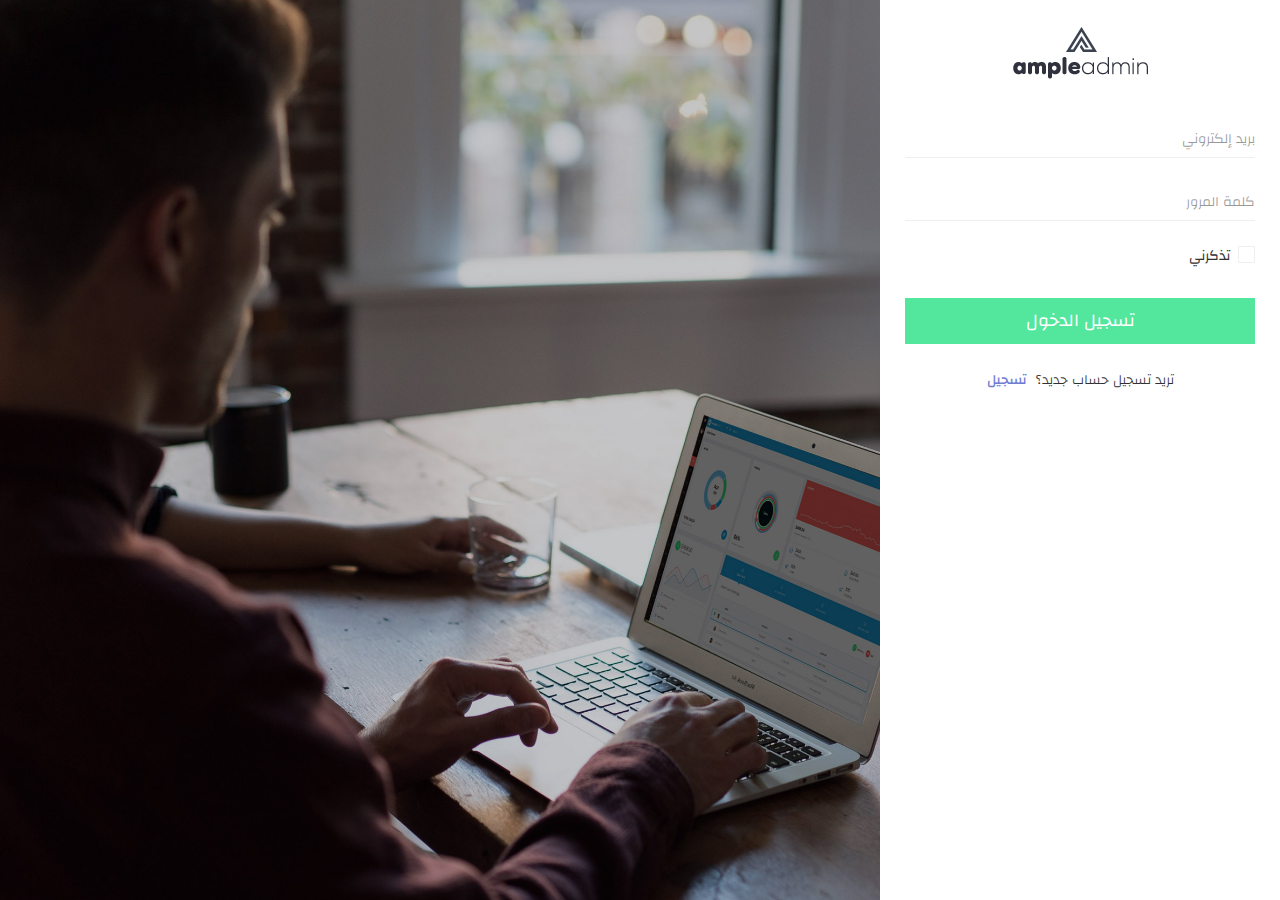
==== commit 0a7ac9c5: "First commit" ====
--- a/login.html
+++ b/login.html
@@ -6,10 +6,10 @@
     <meta name="viewport" content="width=device-width, initial-scale=1">
     <meta name="description" content="">
     <meta name="author" content="">
-    <link rel="icon" type="image/png" sizes="16x16" href="../plugins/images/favicon.png">
+    <link rel="icon" type="image/png" sizes="16x16" href="plugins/images/favicon.png">
     <title>Ample Admin Template - The Ultimate Multipurpose admin template</title>
     <!-- Bootstrap Core CSS -->
-    <link href="../plugins/bower_components/bootstrap-rtl-master/dist/css/bootstrap-rtl.min.css" rel="stylesheet">
+    <link href="plugins/bower_components/bootstrap-rtl-master/dist/css/bootstrap-rtl.min.css" rel="stylesheet">
     <!-- animation CSS -->
     <link href="css/animate.css" rel="stylesheet">
     <!-- Custom CSS -->
@@ -32,9 +32,9 @@
     <div class="login-box login-sidebar">
         <div class="white-box">
             <form class="form-horizontal form-material" id="loginform" action="index.html">
-                <a href="javascript:void(0)" class="text-center db"><img src="../plugins/images/admin-logo-dark.png"
+                <a href="javascript:void(0)" class="text-center db"><img src="plugins/images/admin-logo-dark.png"
                                                                          alt="Home"/><br/><img
-                        src="../plugins/images/admin-text-dark.png" alt="Home"/></a>
+                        src="plugins/images/admin-text-dark.png" alt="Home"/></a>
 
                 <div class="form-group m-t-40">
                     <div class="col-xs-12">
@@ -72,11 +72,11 @@
     </div>
 </section>
 <!-- jQuery -->
-<script src="../plugins/bower_components/jquery/dist/jquery.min.js"></script>
+<script src="plugins/bower_components/jquery/dist/jquery.min.js"></script>
 <!-- Bootstrap Core JavaScript -->
-<script src="../plugins/bower_components/bootstrap-rtl-master/dist/js/bootstrap-rtl.min.js"></script>
+<script src="plugins/bower_components/bootstrap-rtl-master/dist/js/bootstrap-rtl.min.js"></script>
 <!-- Menu Plugin JavaScript -->
-<script src="../plugins/bower_components/sidebar-nav/dist/sidebar-nav.min.js"></script>
+<script src="plugins/bower_components/sidebar-nav/dist/sidebar-nav.min.js"></script>
 
 <!--slimscroll JavaScript -->
 <script src="js/jquery.slimscroll.js"></script>
@@ -85,6 +85,6 @@
 <!-- Custom Theme JavaScript -->
 <script src="js/custom.min.js"></script>
 <!--Style Switcher -->
-<script src="../plugins/bower_components/styleswitcher/jQuery.style.switcher.js"></script>
+<script src="plugins/bower_components/styleswitcher/jQuery.style.switcher.js"></script>
 </body>
 </html>
